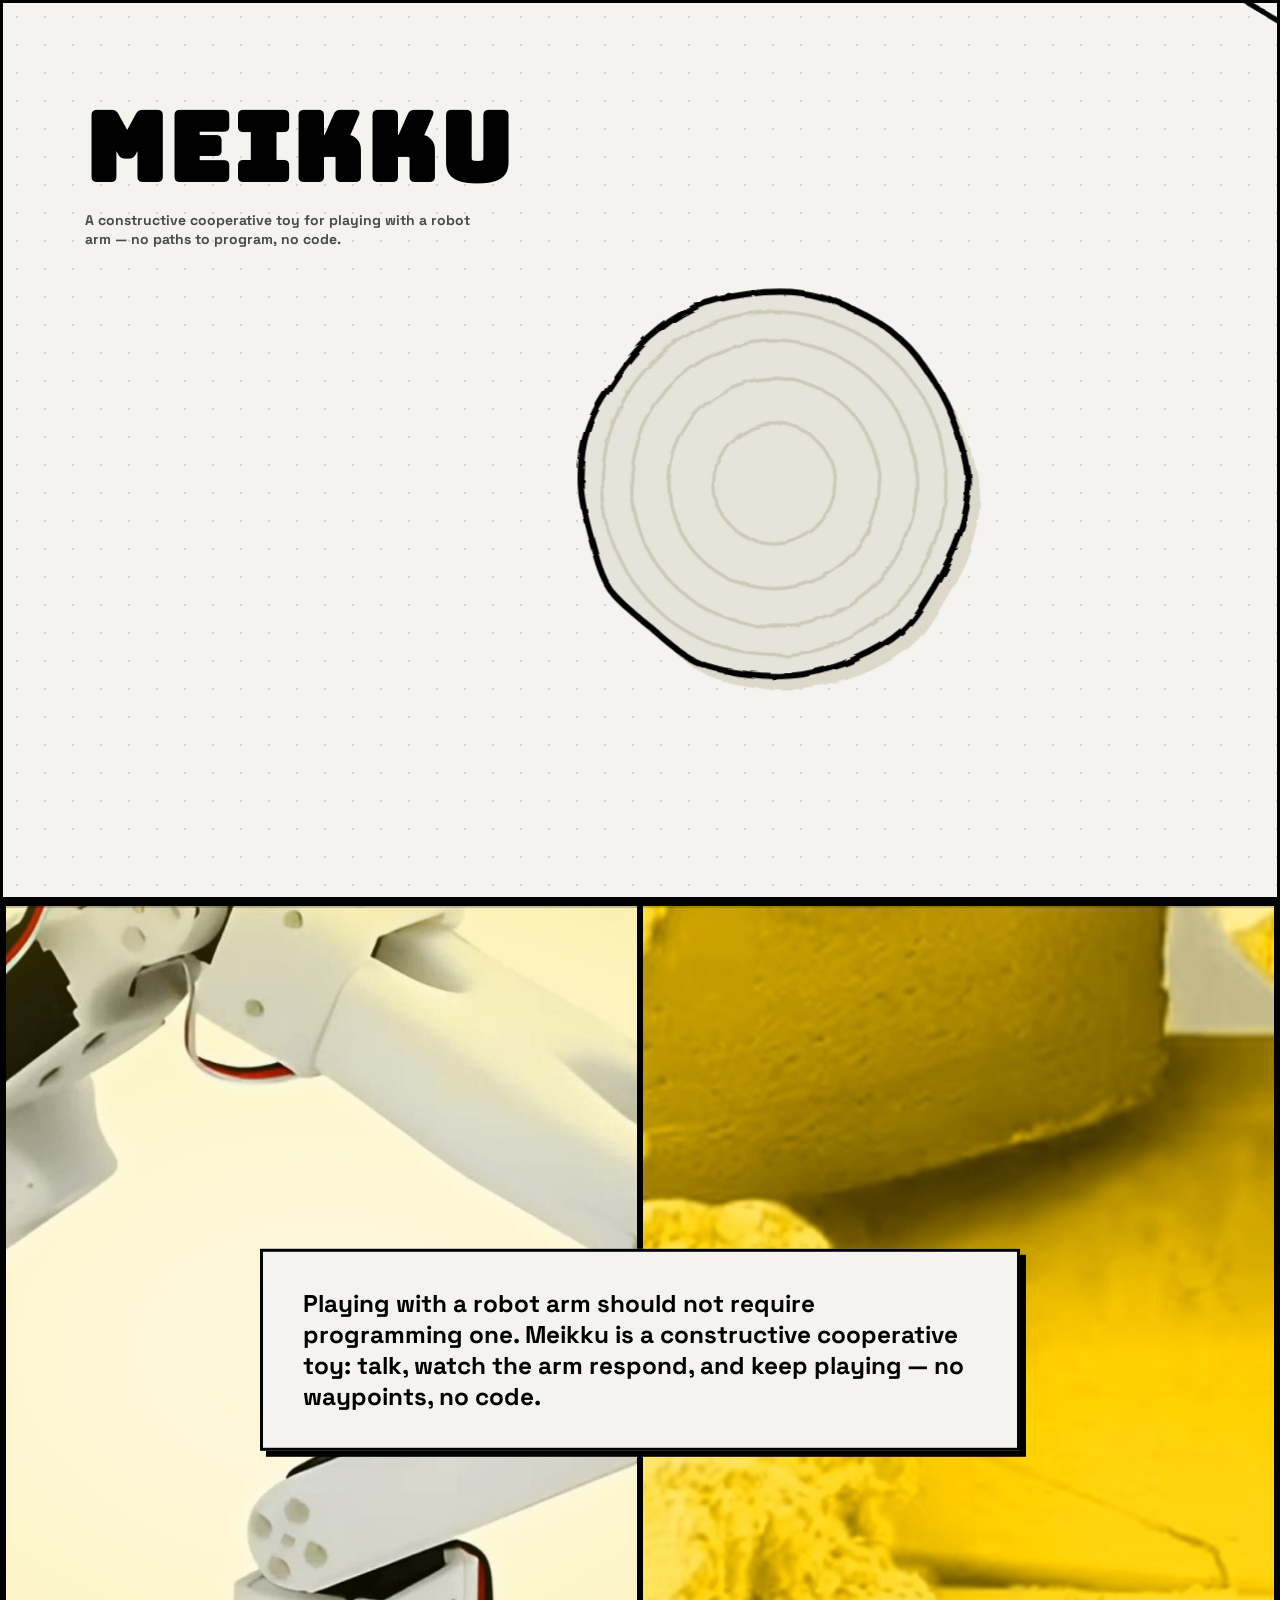
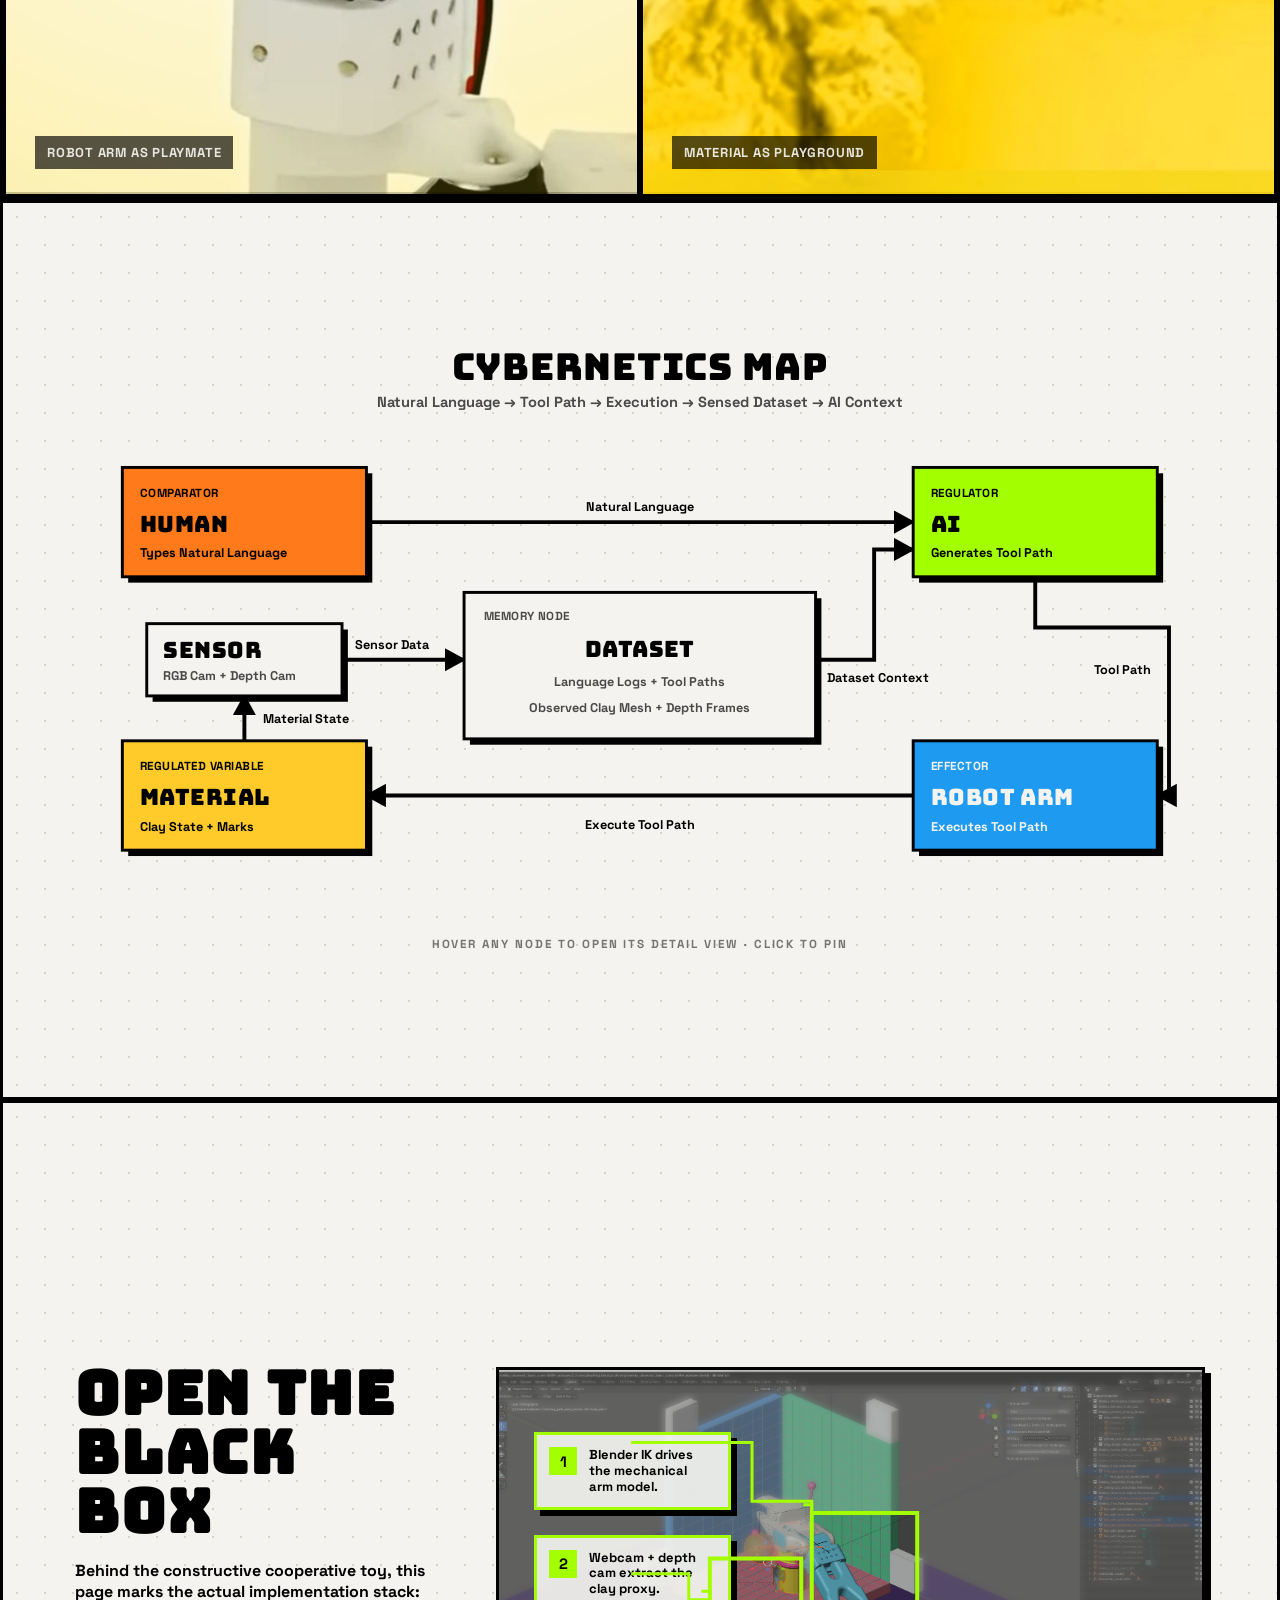
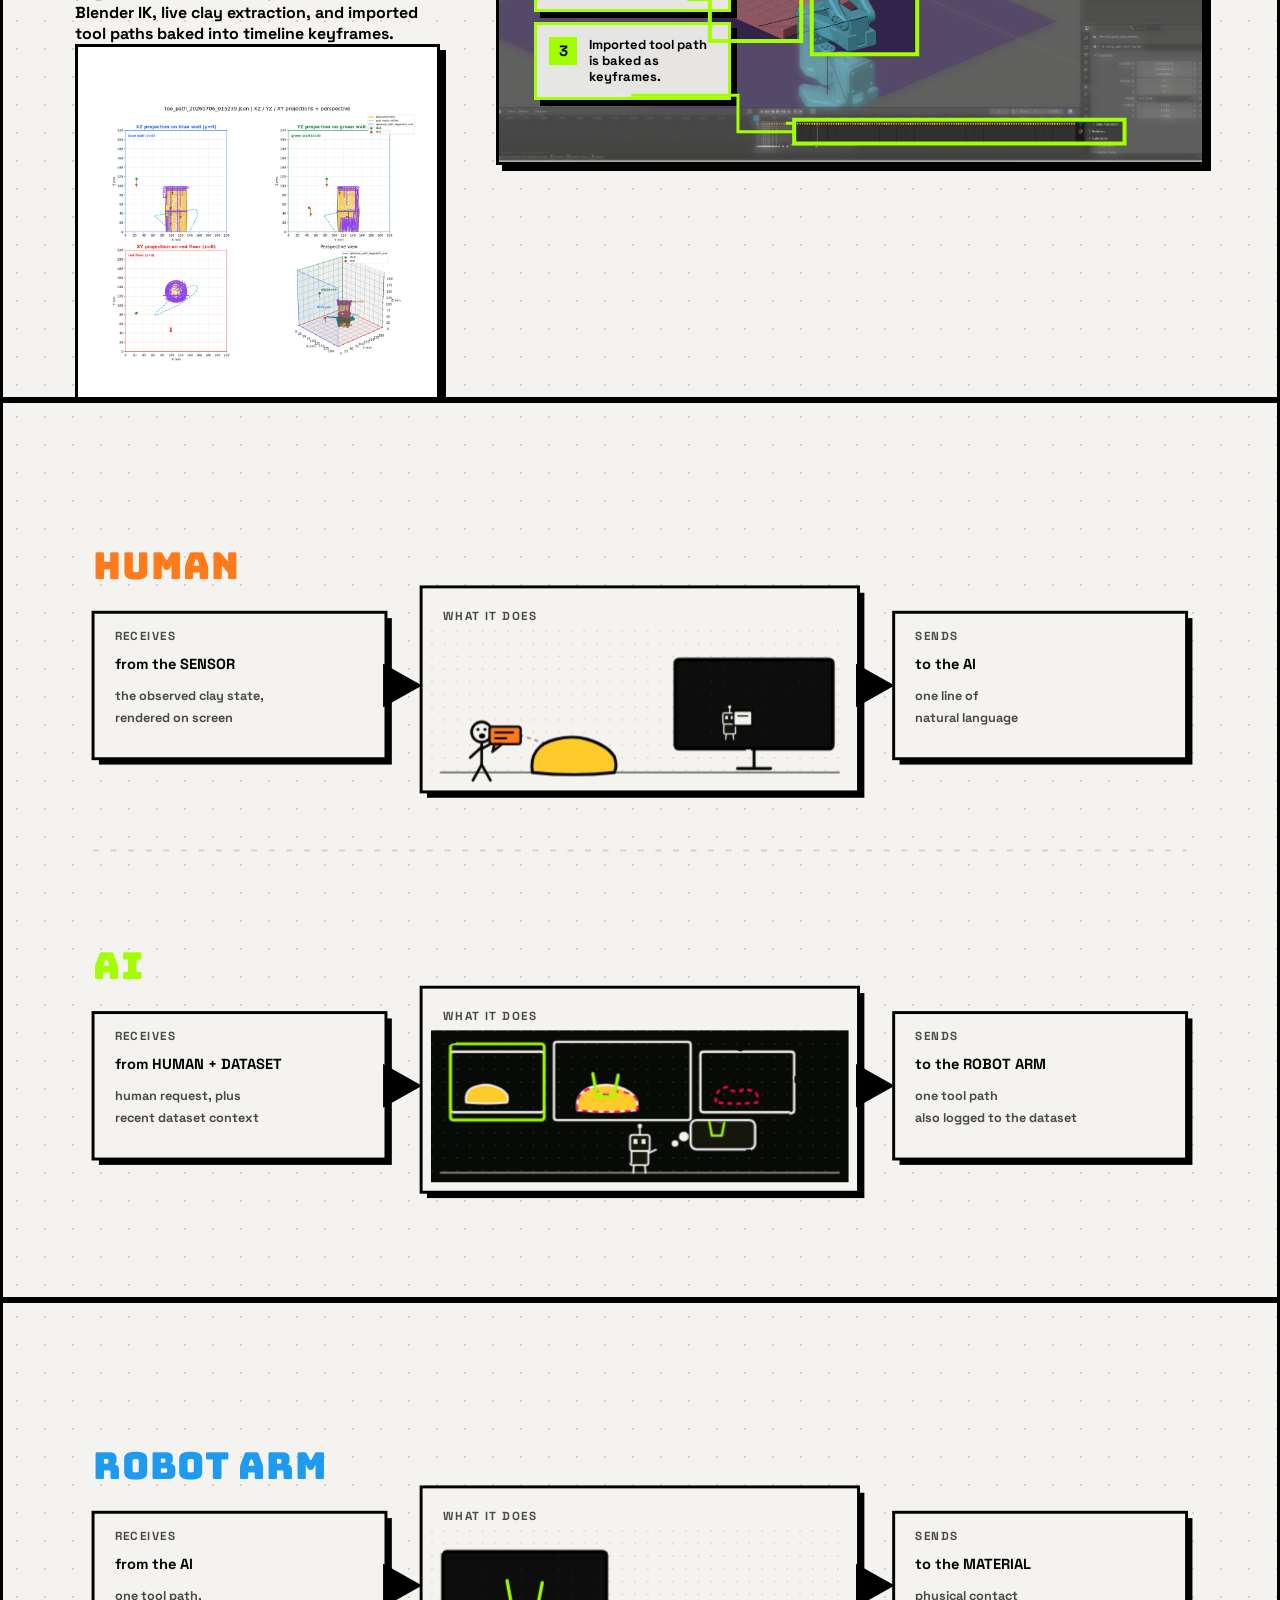
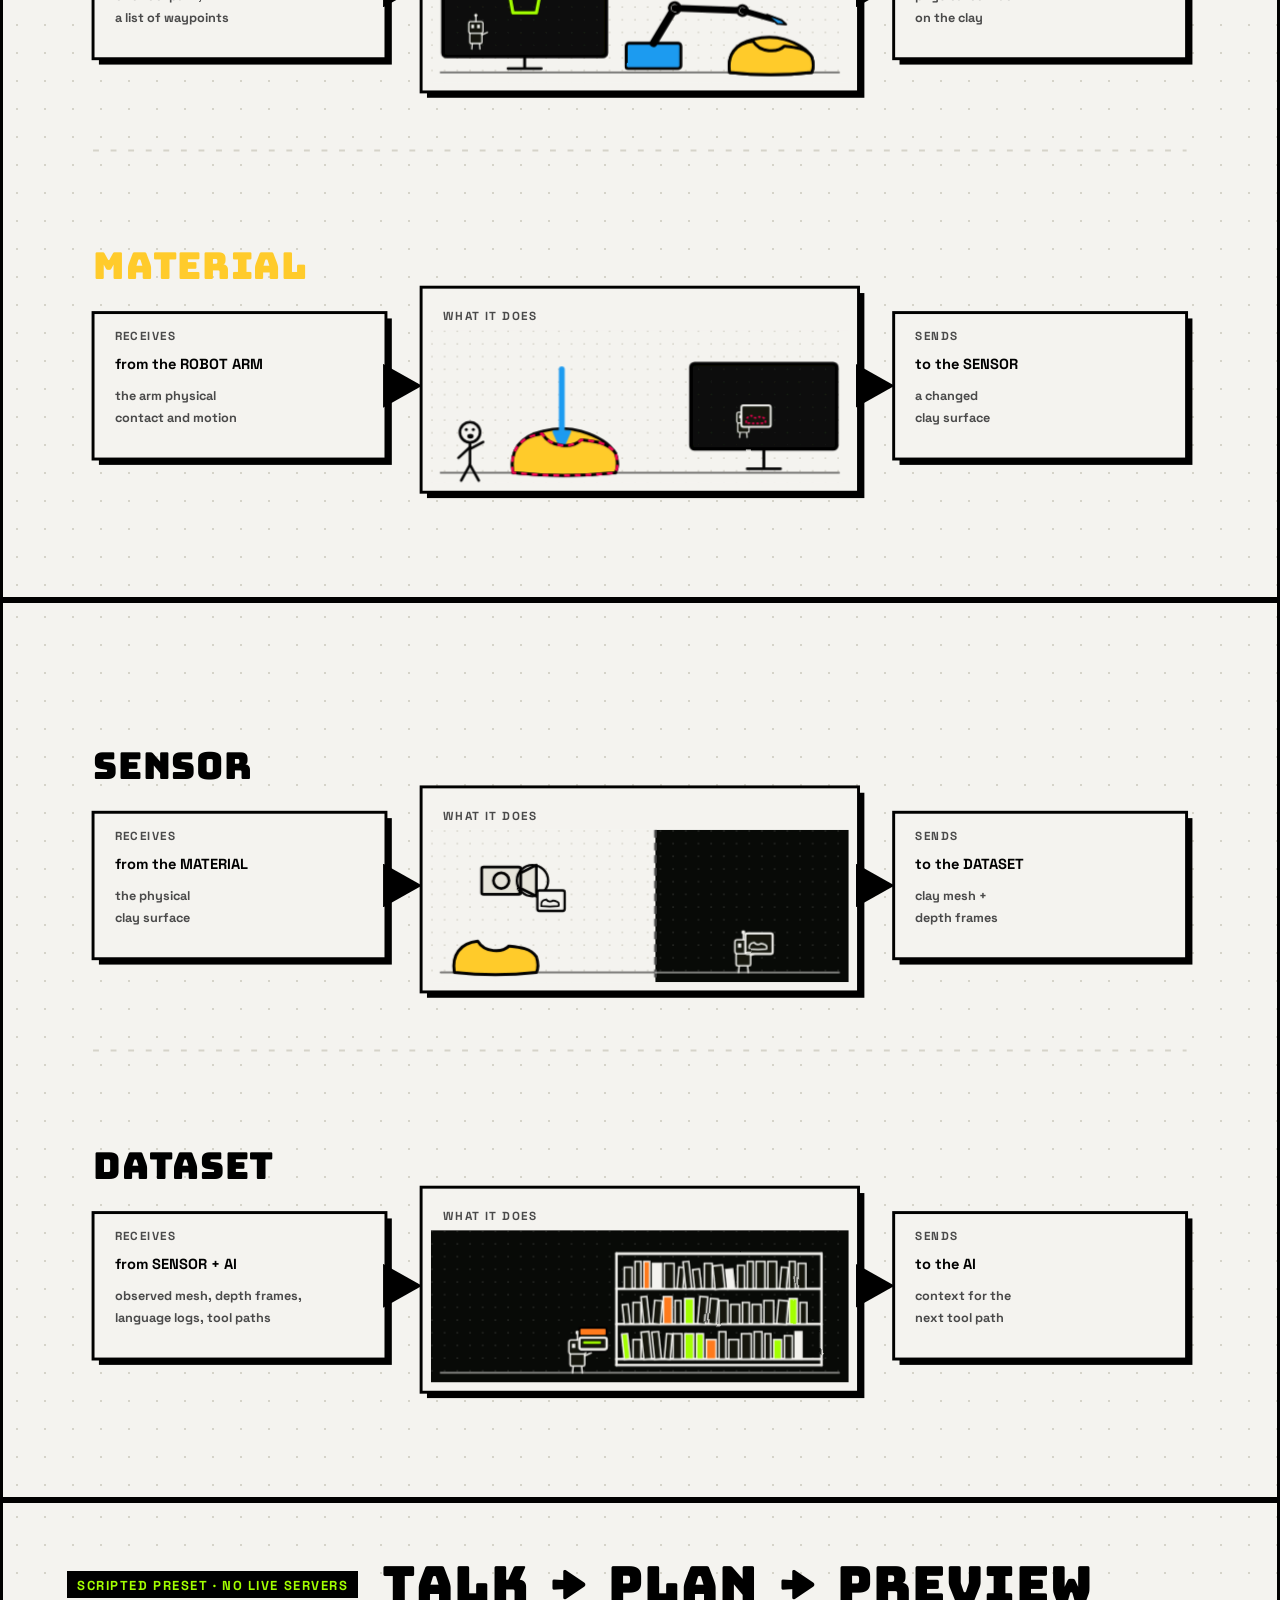
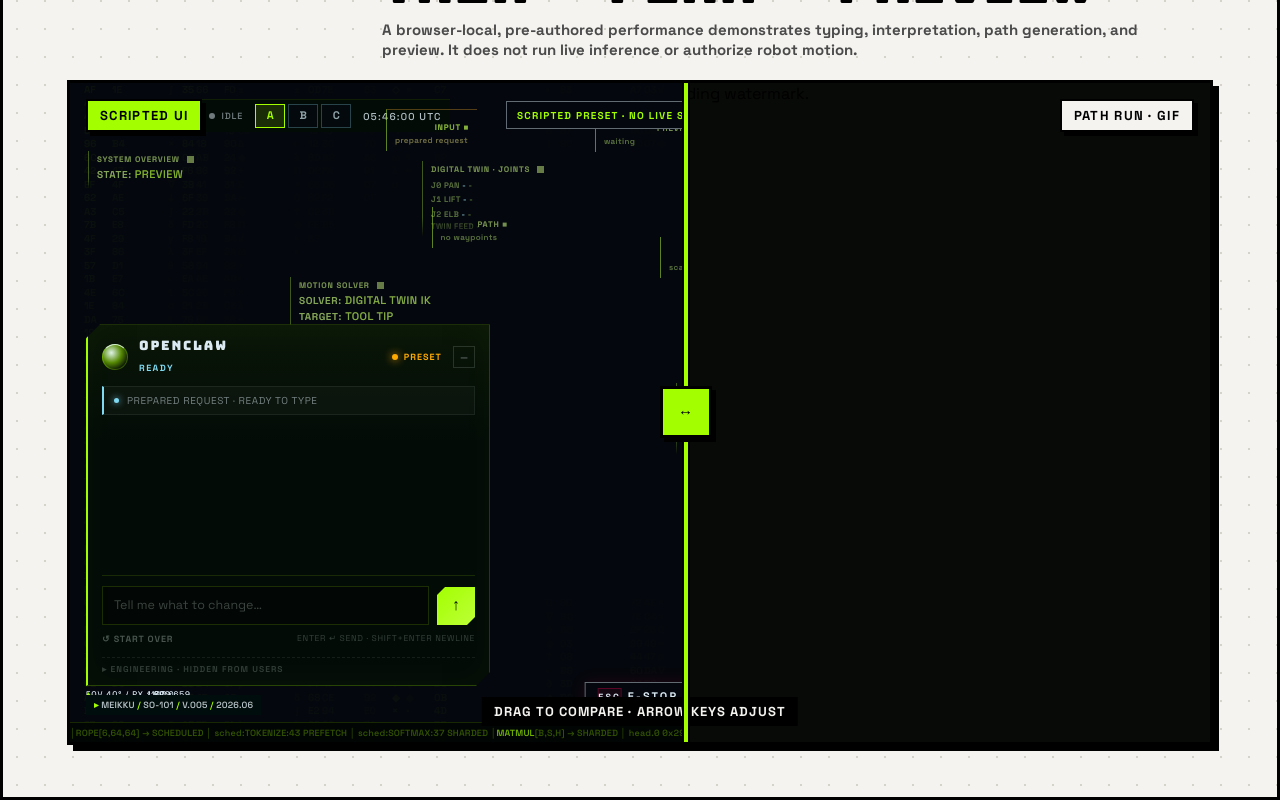
==== meikku_storyboard_cybernetics_outline_animated.html @ 12424cc3 "Add draggable UI and GIF comparison" ====
<!DOCTYPE html>
<html lang="en">
<head>
  <meta charset="UTF-8" />
  <meta name="viewport" content="width=device-width, initial-scale=1.0" />
  <title>MEIKKU Cybernetics Storyboard Outline</title>
  <style>
    @font-face {
      font-family: 'Bungee';
      src: url('assets/storyboard/fonts/Bungee-Regular.ttf') format('truetype');
      font-weight: 400;
      font-style: normal;
      font-display: swap;
    }

    @font-face {
      font-family: 'Space Grotesk';
      src: url('assets/storyboard/fonts/SpaceGrotesk-wght.ttf') format('truetype');
      font-weight: 300 700;
      font-style: normal;
      font-display: swap;
    }

    :root {
      --page: #eeeeee;
      --sheet: #efefef;
      --panel-shadow: rgba(0, 0, 0, 0.12);
      --text-muted: rgba(0, 0, 0, 0.48);
      --meikku-paper: #F4F3EF;
      --meikku-ink: #000000;
      --meikku-lime: #A3FF00;
      --meikku-pink: #FF0055;
      --meikku-clay: #E6E4DA;
      --meikku-grid: #D5D3C9;
      --meikku-ghost-line: #C6C3B6;
      --meikku-clay-shadow: #DCD9CB;
      --meikku-contour: #C9C5B4;
      --meikku-card-hover: #E9E6D8;
      --frame-two-left: #1d56a5;
      --frame-two-right: #aee6ff;
      --frame-two-copy: rgba(255, 255, 255, 0.76);
      --frame-two-copy-dark: rgba(4, 41, 75, 0.72);
      --interface: #05090b;
      --interface-copy: rgba(205, 255, 150, 0.62);
      --interface-label: rgba(205, 255, 150, 0.32);
      --image-label-bg: rgba(0, 0, 0, 0.66);
      --image-label-fg: rgba(244, 243, 239, 0.92);
      --image-border: rgba(0, 0, 0, 0.18);
      --meikku-amber: #FFAA00;
      --meikku-slate: #4A4A4A;
      --role-human: #FF7A1A;
      --role-ai: var(--meikku-lime);
      --role-robot: #1E9BF0;
      --role-material: #FFCB2B;
      --role-sensor: var(--meikku-paper);
      --role-dataset: var(--meikku-paper);
      --role-flow: var(--meikku-ink);
      --dark-panel: #080a07;
      --dark-panel-soft: #14180f;
      --dark-grid: rgba(163, 255, 0, 0.12);
      --dark-dot-grid: rgba(163, 255, 0, 0.18);
      --paper-dot-size: 1.3px;
      --paper-dot-grid-size: 28px;
      --dark-dot-size: 1.4px;
      --dark-dot-grid-size: 30px;
      --lime-soft: rgba(163, 255, 0, 0.18);
      --pink-soft: rgba(255, 0, 85, 0.16);
      --amber-soft: rgba(255, 170, 0, 0.20);
      --paper-soft: rgba(244, 243, 239, 0.92);
      --paper-dim: rgba(244, 243, 239, 0.76);
      --dark-glass: rgba(8, 10, 7, 0.78);
      --ink-soft: rgba(0, 0, 0, 0.68);
      --warning-mark: #FF0055;
      --warning-soft: rgba(255, 0, 85, 0.16);
      --blackbox-highlight: var(--meikku-lime);
      --blackbox-glass: rgba(244, 243, 239, 0.18);
      --annotation-paper: rgba(244, 243, 239, 0.92);
      --font-display: 'Bungee', Impact, sans-serif;
      --font-sans: 'Space Grotesk', Inter, Arial, sans-serif;
      --font-mono: 'Space Grotesk', Inter, Arial, sans-serif;
      --text-micro: 12px;
      --text-small: 13px;
      --text-label: 15px;
      --text-body: 18px;
      --text-title: 24px;
      --text-hero: clamp(54px, 7.4vw, 112px);
      --text-intro-subtitle: clamp(17px, 1.65vw, 25px);
      --text-intro-note: clamp(14px, 1.05vw, 18px);
      --text-statement-heading: clamp(34px, 4.6vw, 70px);
      --text-statement-body: clamp(18px, 1.9vw, 28px);
      --text-diagram-heading: clamp(42px, 4.8vw, 76px);
      --text-section-heading: clamp(42px, 5.4vw, 88px);
      --text-section-body: clamp(17px, 1.35vw, 23px);
      --text-map-title: 18px;
      --text-map-body: 13px;
      --text-detail-heading: 30px;
      --text-detail-body: 18px;
      --text-mobile-heading: 42px;
      --text-mobile-body: 16px;
      --text-mobile-map-title: 14px;
      --text-mobile-map-body: 11px;
      --text-mobile-detail-heading: 24px;
      --text-mobile-detail-body: 15px;
    }

    * { box-sizing: border-box; }
    html, body { margin: 0; min-height: 100%; }
    body {
      background: var(--page);
      padding: 0;
      color: var(--meikku-ink);
      font-family: var(--font-sans);
    }

    .storyboard {
      width: 100vw;
      margin: 0;
      background: var(--sheet);
      padding: 0;
      box-shadow: none;
    }

    .board {
      border: 3px solid #000;
      position: relative;
      overflow: hidden;
      width: 100vw;
      height: 100vh;
    }

    body.solo-frame .board {
      display: none;
    }

    body.solo-frame .board.active-solo {
      display: grid;
    }

    body.solo-frame .band1-board.active-solo {
      display: block;
    }

    @supports (height: 100dvh) {
      .board {
        height: 100dvh;
      }
    }

    .band1-board {
      background:
        radial-gradient(var(--meikku-grid) var(--paper-dot-size), transparent var(--paper-dot-size));
      background-size: var(--paper-dot-grid-size) var(--paper-dot-grid-size);
      background-color: var(--meikku-paper);
    }

    .band1-board svg {
      position: absolute;
      inset: 0;
      width: 100%;
      height: 100%;
    }

    #cards {
      display: none;
      font-family: var(--font-sans);
    }

    .intro-title {
      position: absolute;
      z-index: 3;
      left: 6.4vw;
      top: 11vh;
      width: min(470px, 38vw);
      pointer-events: none;
    }

    .intro-kicker,
    .frame-tag,
    .system-label {
      font-family: var(--font-sans);
      font-size: var(--text-small);
      font-weight: 800;
      letter-spacing: 0.08em;
      text-transform: uppercase;
    }

    .intro-kicker {
      border: 3px solid #000;
      display: inline-block;
      margin-bottom: 20px;
      padding: 12px 12px 8px;
      background: var(--meikku-paper);
      box-shadow: 6px 6px 0 #000;
    }

    .intro-title h1,
    .diagram-copy h2,
    .blackbox-copy h2,
    .node-detail-copy h2 {
      margin: 0;
      font-family: var(--font-display);
      line-height: 0.98;
      letter-spacing: 0.03em;
      text-transform: uppercase;
    }

    .intro-title h1 {
      font-size: var(--text-hero);
      max-width: 5.8em;
    }

    .intro-title .subtitle {
      margin-top: 16px;
      max-width: 28em;
      font-size: var(--text-intro-subtitle);
      font-weight: 800;
      line-height: 1.22;
    }

    .intro-title .thesis-line {
      margin-top: 16px;
      max-width: 28em;
      color: var(--meikku-slate);
      font-size: var(--text-intro-note);
      font-weight: 700;
      line-height: 1.4;
    }

    .split-board {
      display: grid;
      grid-template-columns: 1fr 1fr;
    }

    .visual-panel {
      position: relative;
      min-width: 0;
      margin: 0;
      overflow: hidden;
      background: var(--interface);
    }

    .visual-panel img,
    .interface-board img {
      position: absolute;
      inset: 0;
      width: 100%;
      height: 100%;
      display: block;
      object-fit: cover;
    }

    .visual-panel img {
      border: 3px solid #000;
    }

    .split-left { background: var(--frame-two-left); }
    .split-right { background: var(--frame-two-right); color: var(--frame-two-copy-dark); }

    .interface-board {
      background: var(--interface);
      color: var(--interface-copy);
      font-family: var(--font-sans);
      letter-spacing: 0.04em;
    }

    .frame-tag {
      border: 3px solid #000;
      position: absolute;
      z-index: 5;
      left: 40px;
      top: 32px;
      padding: 8px 12px 8px;
      background: var(--meikku-paper);
      color: var(--meikku-ink);
      box-shadow: 6px 6px 0 #000;
    }

    .statement-board .visual-panel::after {
      content: attr(data-label);
      position: absolute;
      left: 32px;
      bottom: 28px;
      z-index: 2;
      padding: 8px 12px 8px;
      background: var(--image-label-bg);
      color: var(--image-label-fg);
      font-size: var(--text-small);
      font-weight: 800;
      letter-spacing: 0.06em;
      text-transform: uppercase;
    }

    .statement-panel {
      border: 3px solid #000;
      position: absolute;
      z-index: 4;
      left: 50%;
      top: 50%;
      width: min(760px, 72vw);
      transform: translate(-50%, -50%);
      padding: 36px 40px 36px;
      background: var(--meikku-paper);
      box-shadow: 6px 6px 0 #000;
    }

    .statement-panel h2 {
      margin: 0 0 16px;
      font-family: var(--font-display);
      font-size: var(--text-statement-heading);
      line-height: 1;
      letter-spacing: 0.03em;
      text-transform: uppercase;
    }

    .statement-panel p {
      margin: 0;
      max-width: 32em;
      font-size: var(--text-statement-body);
      font-weight: 800;
      line-height: 1.28;
    }

    .diagram-board,
    .blackbox-board,
    .node-detail-board {
      display: grid;
      min-height: 100vh;
      padding: 96px 72px 64px;
      background:
        radial-gradient(var(--meikku-grid) var(--paper-dot-size), transparent var(--paper-dot-size)),
        var(--meikku-paper);
      background-size: var(--paper-dot-grid-size) var(--paper-dot-grid-size);
    }

    .diagram-board {
      grid-template-columns: minmax(460px, 0.4fr) minmax(660px, 0.6fr);
      gap: 44px;
    }

    .diagram-copy,
    .blackbox-copy,
    .node-detail-copy {
      align-self: center;
    }

    .diagram-copy h2,
    .blackbox-copy h2,
    .node-detail-copy h2 {
      font-size: var(--text-section-heading);
    }

    .diagram-copy h2 {
      font-size: var(--text-diagram-heading);
    }

    .diagram-copy p,
    .blackbox-copy p,
    .node-detail-copy p {
      max-width: 32em;
      margin: 24px 0 0;
      color: #000;
      font-size: var(--text-section-body);
      font-weight: 700;
      line-height: 1.42;
    }

    .map-panel {
      position: relative;
      display: grid;
      grid-template-columns: repeat(3, minmax(0, 1fr));
      grid-template-rows: repeat(3, minmax(0, 1fr));
      gap: 32px 24px;
      align-self: center;
      height: calc(100vh - 180px);
      min-height: 480px;
      max-height: 650px;
      padding: 52px 32px 48px;
      background:
        radial-gradient(var(--dark-dot-grid) var(--dark-dot-size), transparent var(--dark-dot-size)),
        var(--dark-panel);
      background-size: var(--dark-dot-grid-size) var(--dark-dot-grid-size);
      box-shadow: 6px 6px 0 #000;
      overflow: hidden;
    }

    .map-lines {
      position: absolute;
      inset: 0;
      width: 100%;
      height: 100%;
      z-index: 1;
      pointer-events: none;
    }

    .map-node {
      position: relative;
      z-index: 2;
      width: auto;
      min-height: 112px;
      padding: 16px 16px 12px;
      background: var(--dark-panel-soft);
      color: var(--meikku-paper);
      box-shadow: 6px 6px 0 #000;
    }

    .map-node strong {
      display: block;
      margin-bottom: 8px;
      color: var(--meikku-lime);
      font-size: var(--text-map-title);
      line-height: 1.05;
      text-transform: uppercase;
    }

    .map-node span {
      display: block;
      color: var(--interface-copy);
      font-size: var(--text-map-body);
      font-weight: 700;
      line-height: 1.35;
    }

    .node-human { grid-column: 1; grid-row: 1; border-color: var(--meikku-amber); box-shadow: 6px 6px 0 #000; }
    .node-human strong { color: var(--meikku-amber); }
    .node-interpret { grid-column: 2; grid-row: 1; }
    .node-perceive { grid-column: 3; grid-row: 1; }
    .node-strategy { grid-column: 3; grid-row: 2; }
    .node-path { grid-column: 2; grid-row: 2; }
    .node-robot { grid-column: 1; grid-row: 2; }
    .node-material { grid-column: 1; grid-row: 3; border-color: var(--warning-mark); box-shadow: 6px 6px 0 #000; }
    .node-material strong { color: var(--warning-mark); }
    .node-memory { grid-column: 2; grid-row: 3; }
    .node-display { grid-column: 3; grid-row: 3; border-color: var(--meikku-paper); box-shadow: 6px 6px 0 #000; }
    .node-display strong { color: var(--meikku-paper); }

    .blackbox-board {
      grid-template-columns: 0.34fr 0.66fr;
      gap: 56px;
      --blackbox-shot-height: min(calc(37.125vw - 74px), calc(100vh - 160px));
      --blackbox-left-lift: clamp(200px, 12vw, 260px);
      background:
        radial-gradient(var(--meikku-grid) var(--paper-dot-size), transparent var(--paper-dot-size)),
        var(--meikku-paper);
      background-size: var(--paper-dot-grid-size) var(--paper-dot-grid-size);
      color: var(--meikku-ink);
    }

    .blackbox-copy p {
      color: #000;
    }

    .blackbox-copy {
      display: flex;
      height: var(--blackbox-shot-height);
      flex-direction: column;
    }

    .detail-list {
      display: grid;
      gap: 12px;
      margin-top: 28px;
    }

    .detail-list div,
    .detail-note {
      padding: 16px 16px 12px;
      font-size: var(--text-mobile-body);
      font-weight: 750;
      line-height: 1.34;
    }

    .too-path-evidence {
      border: 3px solid #000;
      width: 100%;
      height: clamp(500px, 24vw, 820px);
      margin: auto 0 0;
      background: #fff;
      box-shadow: 6px 6px 0 #000;
      overflow: hidden;
      flex-shrink: 0;
    }

    .too-path-evidence img {
      display: block;
      width: 100%;
      height: 100%;
      object-fit: contain;
    }

    .blender-shot {
      border: 3px solid #000;
      position: relative;
      align-self: center;
      width: 100%;
      aspect-ratio: 16 / 9;
      min-height: 0;
      margin: 0;
      background: var(--meikku-paper);
      box-shadow: 6px 6px 0 #000;
      overflow: hidden;
    }

    .blender-shot > img {
      width: 100%;
      height: 100%;
      object-fit: cover;
      display: block;
    }

    .shot-blur {
      position: absolute;
      inset: 0;
      z-index: 2;
      width: 100%;
      height: 100%;
      pointer-events: none;
      filter: blur(3px);
      opacity: 0.55;
      transform: scale(1.012);
      transform-origin: center;
    }

    .shot-glass {
      position: absolute;
      inset: 0;
      z-index: 3;
      pointer-events: none;
      background: var(--blackbox-glass);
      mix-blend-mode: screen;
    }

    .focus-cutout {
      position: absolute;
      z-index: 4;
      pointer-events: none;
      overflow: hidden;
    }

    .focus-cutout img {
      position: absolute;
      left: calc(var(--x) / var(--w) * -100%);
      top: calc(var(--y) / var(--h) * -100%);
      width: calc(100% / var(--w));
      height: calc(100% / var(--h));
      max-width: none;
      object-fit: fill;
    }

    .cut-plan { --x: 0.445; --y: 0.365; --w: 0.15; --h: 0.36; left: 44.5%; top: 36.5%; width: 15%; height: 36%; }
    .cut-confirm { --x: 0.30; --y: 0.48; --w: 0.13; --h: 0.21; left: 30%; top: 48%; width: 13%; height: 21%; }
    .cut-result { --x: 0.42; --y: 0.89; --w: 0.47; --h: 0.06; left: 42%; top: 89%; width: 47%; height: 6%; }

    .redline-layer {
      position: absolute;
      inset: 0;
      z-index: 5;
      width: 100%;
      height: 100%;
      pointer-events: none;
    }

    .redline-layer .focus-box {
      fill: transparent;
      stroke: var(--blackbox-highlight);
      stroke-width: 4;
      vector-effect: non-scaling-stroke;
    }

    .redline-layer .focus-line,
    .redline-layer .focus-head {
      fill: none;
      stroke: var(--blackbox-highlight);
      stroke-width: 3;
      vector-effect: non-scaling-stroke;
    }

    .shot-annotation {
      position: absolute;
      z-index: 4;
      display: grid;
      grid-template-columns: 32px 1fr;
      gap: 8px;
      align-items: start;
      width: min(288px, 28%);
      padding: 12px 16px 12px 12px;
      border: 3px solid var(--blackbox-highlight);
      background: var(--annotation-paper);
      color: var(--meikku-ink);
      box-shadow: 6px 6px 0 var(--meikku-ink);
      font-size: var(--text-small);
      font-weight: 850;
      line-height: 1.22;
    }

    .shot-annotation b {
      display: grid;
      width: 28px;
      height: 28px;
      place-items: center;
      background: var(--blackbox-highlight);
      color: var(--meikku-ink);
      font-size: var(--text-label);
      line-height: 1;
    }

    .ann-plan { left: 5%; top: 16%; }
    .ann-confirm { left: 5%; top: 42%; }
    .ann-result { left: 5%; bottom: 16%; }

    .shot-caption {
      position: absolute;
      left: 24px;
      bottom: 20px;
      max-width: 680px;
      padding: 12px 16px 12px;
      background: var(--dark-glass);
      color: var(--meikku-paper);
      font-size: var(--text-map-body);
      font-weight: 750;
      line-height: 1.35;
    }

    @media (max-height: 1120px) and (min-width: 1200px) {
      .blackbox-copy h2 {
        font-size: clamp(60px, 4vw, 76px);
      }

      .blackbox-copy p {
        margin-top: 18px;
        font-size: clamp(16px, 1.15vw, 21px);
        line-height: 1.32;
      }

      .too-path-evidence {
        height: clamp(360px, 42vh, 420px);
      }
    }

    .node-detail-board {
      grid-template-columns: 0.34fr 0.66fr;
      gap: 44px;
    }

    .detail-grid {
      align-self: center;
      display: grid;
      grid-template-columns: repeat(2, minmax(0, 1fr));
      gap: 24px;
    }

    .detail-card {
      min-height: 214px;
      padding: 28px 28px 24px;
      background: var(--meikku-paper);
      box-shadow: 6px 6px 0 #000;
    }

    .detail-card h3 {
      margin: 0 0 12px;
      font-family: var(--font-display);
      font-size: var(--text-detail-heading);
      line-height: 1.03;
      letter-spacing: 0.03em;
      text-transform: uppercase;
    }

    .detail-card p {
      margin: 0;
      color: #000;
      font-size: var(--text-detail-body);
      font-weight: 700;
      line-height: 1.38;
    }

    .detail-note {
      grid-column: 1 / -1;
      color: var(--meikku-slate);
      background: var(--meikku-paper);
    }

    .detail-human .detail-card:first-child,
    .detail-action .detail-card:first-child {
      background: var(--amber-soft);
    }

    .detail-perception .detail-card:first-child,
    .detail-strategy .detail-card:first-child {
      background: var(--lime-soft);
    }

    .detail-feedback .detail-card:first-child {
      background: var(--warning-soft);
    }

    /* --- cybernetics loop (frame 03) + node zoom (frames 05-08) --- */
    .cyb-node { position: relative; z-index: 2; align-self: stretch; padding: 14px 16px 12px; background: var(--dark-panel-soft); color: var(--meikku-paper); box-shadow: 6px 6px 0 #000; }
    .cyb-node .role { display: block; margin-bottom: 6px; font-size: var(--fs-label); font-weight: 800; letter-spacing: 0.14em; text-transform: uppercase; color: var(--interface-label); }
    .cyb-node strong { display: block; margin-bottom: 6px; color: var(--meikku-lime); font-size: var(--text-map-title); line-height: 1.04; text-transform: uppercase; }
    .cyb-node > span:last-child { display: block; color: var(--interface-copy); font-size: var(--text-map-body); font-weight: 700; line-height: 1.32; }
    .cyb-human { grid-column: 1; grid-row: 1; border-color: var(--meikku-amber); box-shadow: 6px 6px 0 #000; }
    .cyb-human strong { color: var(--meikku-amber); }
    .cyb-ai { grid-column: 3; grid-row: 1; }
    .cyb-sensor { grid-column: 1; grid-row: 2; align-self: center; border-color: var(--meikku-paper); box-shadow: 6px 6px 0 #000; }
    .cyb-sensor strong { color: var(--meikku-paper); }
    .cyb-center { grid-column: 2; grid-row: 2; align-self: center; text-align: center; border-style: dashed; box-shadow: 6px 6px 0 #000; }
    .cyb-center strong { color: var(--meikku-paper); }
    .cyb-center > span:last-child { color: var(--meikku-paper); }
    .cyb-arm { grid-column: 3; grid-row: 3; border-color: var(--meikku-paper); box-shadow: 6px 6px 0 #000; }
    .cyb-arm strong { color: var(--meikku-paper); }
    .cyb-material { grid-column: 1; grid-row: 3; border-color: var(--warning-mark); box-shadow: 6px 6px 0 #000; }
    .cyb-material strong { color: var(--warning-mark); }
    .map-legend { display: flex; flex-wrap: wrap; gap: 8px 18px; margin-top: 22px; }
    .map-legend span { display: inline-flex; align-items: center; font-size: var(--text-small); font-weight: 750; color: #000; }
    .map-legend i { width: 24px; height: 4px; margin-right: 8px; display: inline-block; vertical-align: middle; }
    .locator-loop { margin-top: 22px; }
    .locator-loop text { font-family: var(--font-sans); }

    /* full-bleed diagram frames: keep the art style, drop the two-column layout */
    .cyb-frame { display: flex; align-items: stretch; justify-content: center; overflow: hidden; padding: 4.5vh 4vw; }
    body.solo-frame .cyb-frame.active-solo { display: flex; }
    .cyb-figure { flex: 1; min-width: 0; margin: 0; display: flex; }
    .cyb-figure svg { width: 100%; height: 100%; display: block; font-family: var(--font-sans); }
    .cyb-figure svg .disp { font-family: var(--font-display); letter-spacing: 0.02em; }

    .scada-review-board {
      display: grid;
      grid-template-rows: auto minmax(0, 1fr);
      gap: 20px;
      padding: 56px 64px 52px;
      background:
        radial-gradient(var(--meikku-grid) var(--paper-dot-size), transparent var(--paper-dot-size)),
        var(--meikku-paper);
      background-size: var(--paper-dot-grid-size) var(--paper-dot-grid-size);
    }

    .scada-review-copy {
      display: grid;
      grid-template-columns: auto 1fr;
      gap: 10px 24px;
      align-items: end;
      min-width: 0;
    }

    .scada-review-copy span {
      align-self: center;
      padding: 8px 10px 6px;
      background: var(--meikku-ink);
      color: var(--meikku-lime);
      font-size: var(--text-small);
      font-weight: 900;
      letter-spacing: 0.12em;
      line-height: 1;
      text-transform: uppercase;
    }

    .scada-review-copy h2 {
      margin: 0;
      font-family: var(--font-display);
      font-size: clamp(42px, 4vw, 68px);
      font-weight: 400;
      line-height: 1;
      letter-spacing: 0.02em;
    }

    .scada-review-copy p {
      grid-column: 2;
      margin: 0;
      max-width: 760px;
      color: var(--meikku-slate);
      font-size: var(--text-label);
      font-weight: 800;
      line-height: 1.32;
    }

    .scada-review-frame {
      position: relative;
      min-height: 0;
      margin: 0;
      border: 3px solid var(--meikku-ink);
      background: var(--dark-panel);
      box-shadow: 6px 6px 0 var(--meikku-ink);
      overflow: hidden;
    }

    .scada-compare-layer {
      position: absolute;
      inset: 0;
      overflow: hidden;
    }

    .scada-compare-recording img,
    .scada-compare-interface iframe {
      display: block;
      width: 100%;
      height: 100%;
      border: 0;
      background: var(--dark-panel);
    }

    .scada-compare-recording img {
      object-fit: cover;
      object-position: center;
    }

    .scada-compare-interface {
      z-index: 2;
      clip-path: inset(0 calc(100% - var(--compare-split, 54%)) 0 0);
    }

    .scada-compare-label {
      position: absolute;
      top: 16px;
      z-index: 3;
      padding: 8px 12px;
      border: 2px solid var(--meikku-ink);
      background: var(--meikku-paper);
      color: var(--meikku-ink);
      font-size: var(--text-small);
      font-weight: 900;
      letter-spacing: 0.1em;
      line-height: 1;
      text-transform: uppercase;
      box-shadow: 4px 4px 0 var(--meikku-ink);
      pointer-events: none;
    }

    .scada-compare-label-live {
      left: 16px;
      background: var(--meikku-lime);
    }

    .scada-compare-label-recorded { right: 16px; }

    .scada-compare-handle {
      position: absolute;
      top: 0;
      bottom: 0;
      left: var(--compare-split, 54%);
      z-index: 5;
      width: 52px;
      padding: 0;
      border: 0;
      background: transparent;
      transform: translateX(-50%);
      cursor: ew-resize;
      touch-action: none;
    }

    .scada-compare-handle::before {
      content: "";
      position: absolute;
      top: 0;
      bottom: 0;
      left: 50%;
      width: 4px;
      background: var(--meikku-lime);
      border-left: 2px solid var(--meikku-ink);
      border-right: 2px solid var(--meikku-ink);
      transform: translateX(-50%);
    }

    .scada-compare-grip {
      position: absolute;
      top: 50%;
      left: 50%;
      display: grid;
      place-items: center;
      width: 52px;
      height: 52px;
      border: 3px solid var(--meikku-ink);
      background: var(--meikku-lime);
      color: var(--meikku-ink);
      font-family: var(--font-display);
      font-size: var(--text-label);
      line-height: 1;
      box-shadow: 4px 4px 0 var(--meikku-ink);
      transform: translate(-50%, -50%);
    }

    .scada-compare-handle:focus-visible .scada-compare-grip {
      outline: 4px solid var(--meikku-paper);
      outline-offset: 4px;
    }

    .scada-compare-hint {
      position: absolute;
      left: 50%;
      bottom: 16px;
      z-index: 4;
      margin: 0;
      padding: 8px 12px;
      background: var(--meikku-ink);
      color: var(--meikku-paper);
      font-size: var(--text-small);
      font-weight: 900;
      letter-spacing: 0.08em;
      line-height: 1;
      text-transform: uppercase;
      transform: translateX(-50%);
      pointer-events: none;
    }

    body.solo-frame .scada-review-board.active-solo { display: grid; }

    @media (max-width: 760px) {
      body { padding: 0; }
      .storyboard { width: 100vw; }
      .split-board {
        grid-template-columns: 1fr;
        grid-template-rows: 1fr 1fr;
      }
      .visual-panel { min-height: 0; }
      .intro-title {
        left: 6vw;
        top: 8vh;
        width: 68vw;
      }
      .diagram-board,
      .blackbox-board,
      .node-detail-board {
        grid-template-columns: 1fr;
        gap: 24px;
        padding: 80px 24px 32px;
        overflow-y: auto;
      }
      .diagram-copy h2,
      .blackbox-copy h2,
      .node-detail-copy h2 {
        font-size: var(--text-mobile-heading);
      }
      .diagram-copy p,
      .blackbox-copy p,
      .node-detail-copy p {
        font-size: var(--text-mobile-body);
      }
      .blackbox-copy {
        height: auto;
      }
      .too-path-evidence {
        height: auto;
        aspect-ratio: 6 / 5;
        margin-top: 20px;
      }
      .map-panel {
        height: 520px;
        min-height: 520px;
      }
      .map-node {
        width: auto;
        min-height: 100px;
        padding: 12px 12px 8px;
      }
      .map-node strong { font-size: var(--text-mobile-map-title); }
      .map-node span { font-size: var(--text-mobile-map-body); }
      .detail-grid { grid-template-columns: 1fr; }
      .detail-card {
        min-height: 0;
        padding: 16px 20px 16px;
      }
      .detail-card h3 { font-size: var(--text-mobile-detail-heading); }
      .detail-card p { font-size: var(--text-mobile-detail-body); }
      .scada-review-board {
        height: auto;
        min-height: 100vh;
        grid-template-rows: auto 620px;
        padding: 72px 20px 28px;
        gap: 16px;
        overflow: visible;
      }
      .scada-review-copy {
        grid-template-columns: 1fr;
        align-items: start;
      }
      .scada-review-copy p {
        grid-column: 1;
        font-size: var(--text-mobile-body);
      }
      .scada-review-frame { min-height: 620px; }
      .scada-compare-label { top: 12px; padding: 8px; }
      .scada-compare-label-live { left: 12px; }
      .scada-compare-label-recorded { right: 12px; }
      .scada-compare-grip { width: 44px; height: 44px; }
      .scada-compare-hint { display: none; }
      .statement-panel {
        width: 84vw;
        padding: 24px;
      }
    }
  </style>

<style id="nodeSceneStyles">
/* ============ 节点小剧场 ============
   浅底 = 现实，深底 = 虚拟；小机器人代表 AI 大脑，永远在深色侧。
   凡是需要显式原点的 transform，一律 fill-box + 关键字原点；
   机械臂关节用 SMIL animateTransform（旋转中心是显式坐标），
   因为场景嵌在 translate(386,184) 之下，transform-box:view-box
   的参考框原点在哪一层各家实现有歧义，绕开它。 */
.nreal{color:#000000; --bg:#F4F3EF;}
.nvirt{color:#F4F3EF; --bg:#14180f;}
.scn{clip-path:url(#nSceneClip);}
.scn .fb{transform-box:fill-box;}
.nPaused .scn *{animation-play-state:paused !important;}

/* ---------- 小机器人：AI 大脑，永远在深色里 ---------- */
@keyframes botBob  {0%,100%{transform:translateY(0)}50%{transform:translateY(-1.6px)}}
@keyframes botStepA{0%,100%{transform:translateY(0)}50%{transform:translateY(-1.8px)}}
@keyframes botStepB{0%,100%{transform:translateY(-1.8px)}50%{transform:translateY(0)}}
@keyframes botAnt  {0%,100%{transform:rotate(0deg)}22%{transform:rotate(13deg)}
                    48%{transform:rotate(-10deg)}72%{transform:rotate(5deg)}}
@keyframes botLed  {0%,32%{opacity:.25}40%,100%{opacity:1}}
@keyframes botArm  {0%,30%{transform:rotate(0deg)}42%,62%{transform:rotate(-56deg)}
                    76%{transform:rotate(-18deg)}90%,100%{transform:rotate(0deg)}}
@keyframes tokA    {0%,50%{opacity:1}58%,100%{opacity:0}}
@keyframes tokB    {0%,54%{opacity:0}62%,100%{opacity:1}}
.scn .botBob{animation:botBob .48s ease-in-out infinite}
.scn .rbLegA{animation:botStepA .48s ease-in-out infinite}
.scn .rbLegB{animation:botStepB .48s ease-in-out infinite}
.scn .rbAnt {animation:botAnt 1.9s ease-in-out infinite;transform-origin:bottom center}
.scn .rbLed {animation:botLed 4.8s steps(1,end) infinite}
.scn .rbArm {animation:botArm 4.8s ease-in-out infinite;transform-origin:left bottom}
.scn .tokA  {animation:tokA 4.8s steps(1,end) infinite}
.scn .tokB  {animation:tokB 4.8s steps(1,end) infinite}

/* 1 HUMAN */
@keyframes hBot  {0%,26%{transform:translate(0,0)}40%,72%{transform:translate(-7px,0)}
                  88%,100%{transform:translate(0,0)}}
@keyframes hMouth{0%,30%{transform:scaleY(.3)}40%,54%{transform:scaleY(1.3)}62%,100%{transform:scaleY(.3)}}
@keyframes hEye  {0%,88%{transform:scaleY(1)}92%{transform:scaleY(.1)}96%,100%{transform:scaleY(1)}}
@keyframes hFly  {0%,38%{opacity:0;transform:translate(0,0) scale(.5)}
                  47%{opacity:1;transform:translate(8px,-4px) scale(1)}
                  62%{opacity:1;transform:translate(160px,-14px) scale(1)}
                  70%,100%{opacity:0;transform:translate(184px,-16px) scale(.9)}}
.sc-human .bot  {animation:hBot 4.8s ease-in-out infinite}
.sc-human .mouth{animation:hMouth 4.8s ease-in-out infinite}
.sc-human .eye  {animation:hEye 4.8s ease-in-out infinite}
.sc-human .fly  {animation:hFly 4.8s ease-in-out infinite;transform-origin:center}

/* 2 AI：扫过 现状 / 主屏 / 目标 -> 想出刀路 -> 在主屏上画出来 */
@keyframes aBot  {0%,18%{transform:translate(-96px,0)}30%,44%{transform:translate(-96px,0)}
                  56%,100%{transform:translate(0,0)}}
@keyframes aGaze {0%,14%{opacity:1;transform:translate(0,0)}
                  22%,34%{opacity:1;transform:translate(106px,-2px) scaleX(1.46) scaleY(1.05)}
                  42%,54%{opacity:1;transform:translate(256px,0)}
                  62%,100%{opacity:0;transform:translate(106px,-2px) scaleX(1.46) scaleY(1.05)}}
@keyframes aThink{0%,56%{opacity:0;transform:scale(.6)}66%,92%{opacity:1;transform:scale(1)}
                  100%{opacity:0;transform:scale(1)}}
@keyframes aDraw {0%,64%{stroke-dashoffset:150}84%,100%{stroke-dashoffset:0}}
.sc-ai .bot  {animation:aBot 4.8s ease-in-out infinite}
.sc-ai .gaze {animation:aGaze 4.8s ease-in-out infinite;transform-origin:left top}
.sc-ai .think{animation:aThink 4.8s ease-out infinite;transform-origin:left bottom}
.sc-ai .draw {stroke-dasharray:150;animation:aDraw 4.8s ease-in-out infinite}

/* 3 ROBOT ARM：屏幕里画出刀路 -> 整条飞到黏土上方 -> 末端沿它走（关节角由 IK 解出） */
@keyframes rBot     {0%,24%{transform:translate(0,0)}34%,52%{transform:translate(4px,0)}
                     70%,100%{transform:translate(0,0)}}
@keyframes rPathDraw{0%,8%{stroke-dashoffset:150}26%,100%{stroke-dashoffset:0}}
@keyframes rPathFly {0%,30%{transform:translate(0,0);opacity:1}
                     44%,92%{transform:translate(250px,42px);opacity:1}
                     98%,100%{transform:translate(250px,42px);opacity:0}}
@keyframes rClayOut{0%,86%{transform:translate(0,0) rotate(0deg);opacity:1}
                    96%{transform:translate(140px,0) rotate(40deg);opacity:1}
                    97%,100%{transform:translate(140px,0) rotate(40deg);opacity:0}}
@keyframes rClayIn {0%,84%{opacity:0;transform:translate(-120px,0) rotate(-42deg)}
                    88%{opacity:1;transform:translate(-84px,0) rotate(-29deg)}
                    100%{opacity:1;transform:translate(0,0) rotate(0deg)}}
.sc-arm .clayOut {animation:rClayOut 4.8s ease-in-out infinite;transform-origin:center}
.sc-arm .clayIn  {animation:rClayIn 4.8s ease-in-out infinite;transform-origin:center}
.sc-arm .bot     {animation:rBot 4.8s ease-in-out infinite}
.sc-arm .pathfly {stroke-dasharray:150;animation:rPathDraw 4.8s ease-in-out infinite,
                  rPathFly 4.8s ease-in-out infinite}

/* 4 MATERIAL：压下去只回弹一点；人和屏幕里的机器人一起看，机器人举起 AFTER 一比 */
@keyframes mBot  {0%,30%{transform:translate(0,0)}44%,74%{transform:translate(-5px,0)}
                  90%,100%{transform:translate(0,0)}}
@keyframes mTool {0%,34%{transform:translate(0,-62px)}50%,68%{transform:translate(0,0)}
                  84%,100%{transform:translate(0,-62px)}}
@keyframes mEye  {0%,84%{transform:scaleY(1)}88%{transform:scaleY(.1)}92%,100%{transform:scaleY(1)}}
@keyframes mGhost{0%,74%{opacity:0}84%,96%{opacity:1}100%{opacity:0}}
@keyframes mClayOut{0%,86%{transform:translate(0,0) rotate(0deg);opacity:1}
                    96%{transform:translate(260px,0) rotate(64deg);opacity:1}
                    97%,100%{transform:translate(260px,0) rotate(64deg);opacity:0}}
@keyframes mClayIn {0%,84%{opacity:0;transform:translate(-210px,0) rotate(-52deg)}
                    88%{opacity:1;transform:translate(-147px,0) rotate(-36deg)}
                    100%{opacity:1;transform:translate(0,0) rotate(0deg)}}
.sc-mat .clayOut{animation:mClayOut 4.8s ease-in-out infinite;transform-origin:center}
.sc-mat .clayIn {animation:mClayIn 4.8s ease-in-out infinite;transform-origin:center}
.sc-mat .bot  {animation:mBot 4.8s ease-in-out infinite}
.sc-mat .tool {animation:mTool 4.8s ease-in-out infinite}
.sc-mat .eye  {animation:mEye 4.8s ease-in-out infinite}
.sc-mat .ghost{animation:mGhost 4.8s ease-out infinite}

/* 5 SENSOR */
@keyframes sBot  {0%,6%{transform:translate(88px,0)}22%,76%{transform:translate(0,0)}
                  94%,100%{transform:translate(88px,0)}}
@keyframes sFlash{0%,30%{opacity:0;transform:scale(.5)}38%{opacity:1;transform:scale(1)}
                  50%,100%{opacity:0;transform:scale(1.6)}}
@keyframes sFly  {0%,36%{opacity:0;transform:translate(0,0) scale(.5)}
                  44%{opacity:1;transform:translate(8px,-6px) scale(1)}
                  56%{opacity:1;transform:translate(188px,-14px) scale(1)}
                  60%,100%{opacity:0;transform:translate(208px,-16px) scale(1)}}
.sc-sen .bot  {animation:sBot 4.8s ease-in-out infinite}
.sc-sen .flash{animation:sFlash 4.8s ease-out infinite;transform-origin:center}
.sc-sen .fly  {animation:sFly 4.8s ease-in-out infinite;transform-origin:center}

/* 6 DATASET */
@keyframes dBot   {0%,6%{transform:translate(-160px,0)}22%,76%{transform:translate(80px,0)}
                   94%,100%{transform:translate(300px,0)}}
@keyframes dNewvol{0%,46%{opacity:0;transform:translateY(-16px) scaleY(.3)}
                   60%,100%{opacity:1;transform:translateY(0) scaleY(1)}}
@keyframes dPulled{0%,64%{opacity:1;transform:translate(0,0)}
                   76%{opacity:1;transform:translate(0,-13px)}
                   84%,100%{opacity:0;transform:translate(-10px,-20px)}}
.sc-data .bot   {animation:dBot 4.8s ease-in-out infinite}
.sc-data .newvol{animation:dNewvol 4.8s ease-out infinite;transform-origin:bottom center}
.sc-data .pulled{animation:dPulled 4.8s ease-in-out infinite;transform-origin:bottom center}

/* ---------- frame-03 悬停放大视窗 ---------- */
#cybHit rect{fill:transparent;cursor:pointer;}
#cybCallout{opacity:0;pointer-events:none;transition:opacity .13s ease;}
#cybCallout.on{opacity:1;}
.cybBracket{fill:none;stroke:var(--meikku-pink);stroke-width:4;stroke-linecap:square;}
.cybLead{stroke:var(--meikku-pink);stroke-width:2;stroke-dasharray:7 5;fill:none;}

/* ---------- 索引小图：父容器 = frame 05-07 的并集 ----------
   sticky 被父容器限制住：滚进这一组才出现，滚出去自动松开。
   dock 高度 0 不占布局，HUD 绝对定位挂在它右上角。 */
#cybNodeGroup{position:relative;}
#cybMiniDock{position:sticky;top:88px;height:0;z-index:40;pointer-events:none;}
#cybMiniHUD{position:absolute;top:0;left:40px;width:176px;
  background:var(--meikku-paper);border:1px solid #B9B6AC;
  opacity:0;transform:translateY(-8px);
  transition:opacity .16s ease,transform .16s ease;}
#cybMiniDock.on #cybMiniHUD{opacity:1;transform:translateY(0);}
#cybMiniHUD svg{display:block;width:100%;height:auto;}
@media (max-width:720px){#cybMiniDock{display:none;}}
@media print{#cybMiniDock{display:none;}}
</style>

<style id="typeScale">
/* ============ 排版尺度 ============
   两种字体：Bungee（展示）/ Space Grotesk（正文）。
   六个层级，同层级共享同一字号；SVG <text> 的尺寸与字体一律由此处供给，
   元素上不再写 font-size / font-family 属性，避免出现第二个真源。 */
:root{--fs-display:38px;--fs-title:23px;--fs-strong:15px;--fs-body:13px;--fs-label:12px;--fs-micro:8px;}
text{font-family:var(--font-sans);}
text.disp,.disp{font-family:var(--font-display);}
.ty-display{font-size:var(--fs-display);}  /* 帧标题 / 地图主标题 */
.ty-title{font-size:var(--fs-title);}  /* 地图方块里的节点名 */
.ty-strong{font-size:var(--fs-strong);}  /* from/to 引导句、副标题、副屏标题 */
.ty-body{font-size:var(--fs-body);}  /* 说明句、连线标签 */
.ty-label{font-size:var(--fs-label);}  /* 全大写 eyebrow 标签 */
.ty-micro{font-size:var(--fs-micro);}  /* 索引小图的节点字母 */
</style>
</head>
<body>

<svg id="nodeSceneDefs" xmlns="http://www.w3.org/2000/svg" width="0" height="0" style="position:absolute" aria-hidden="true">
<defs>
  <filter id="nw0" x="-25%" y="-25%" width="150%" height="150%">
    <feTurbulence type="fractalNoise" baseFrequency="0.026" numOctaves="2" seed="2" result="n"/>
    <feDisplacementMap in="SourceGraphic" in2="n" scale="1.75" xChannelSelector="R" yChannelSelector="G"/>
  </filter>
  <filter id="nw1" x="-25%" y="-25%" width="150%" height="150%">
    <feTurbulence type="fractalNoise" baseFrequency="0.026" numOctaves="2" seed="17" result="n"/>
    <feDisplacementMap in="SourceGraphic" in2="n" scale="1.75" xChannelSelector="R" yChannelSelector="G"/>
  </filter>
  <filter id="nw2" x="-25%" y="-25%" width="150%" height="150%">
    <feTurbulence type="fractalNoise" baseFrequency="0.026" numOctaves="2" seed="41" result="n"/>
    <feDisplacementMap in="SourceGraphic" in2="n" scale="1.75" xChannelSelector="R" yChannelSelector="G"/>
  </filter>
  <clipPath id="nSceneClip"><rect x="0" y="0" width="428" height="156"/></clipPath>
  <clipPath id="nMonH"><rect x="254" y="34" width="154" height="84"/></clipPath>
  <clipPath id="nMonR"><rect x="16" y="26" width="160" height="100"/></clipPath>
  <clipPath id="nMonM"><rect x="270" y="38" width="142" height="80"/></clipPath>
  <pattern id="ndotR" width="13" height="13" patternUnits="userSpaceOnUse">
    <circle cx="1.1" cy="1.1" r=".95" fill="#D5D3C9"/></pattern>
  <pattern id="ndotV" width="13" height="13" patternUnits="userSpaceOnUse">
    <circle cx="1.1" cy="1.1" r=".95" fill="#F4F3EF" opacity=".13"/></pattern>
  <marker id="ahMini" markerWidth="7" markerHeight="7" refX="5.5" refY="3.5" orient="auto">
    <path d="M0,0 L6.5,3.5 L0,7 z" fill="#4A4A4A"/></marker>

  <g id="cast-robot" fill="none" stroke="currentColor" stroke-width="2.6" stroke-linecap="round" stroke-linejoin="round">
    <path class="rbLegA" d="M-7,-11 L-8,0"/>
    <path class="rbLegB" d="M7,-11 L8,0"/>
    <rect x="-12" y="-32" width="24" height="21" rx="2.5" style="fill:var(--bg)"/>
    <path class="rbArm fb" d="M12,-28 L23,-33"/>
    <rect x="-14" y="-54" width="28" height="23" rx="3.5" style="fill:var(--bg)"/>
    <rect x="-9" y="-48" width="5.5" height="7" fill="currentColor" stroke="none"/>
    <rect x="2.5" y="-48" width="5.5" height="7" fill="currentColor" stroke="none"/>
    <path class="rbAnt fb" d="M0,-54 L0,-64"/>
    <circle class="rbLed" cx="0" cy="-66.5" r="3.2" fill="currentColor" stroke="none"/>
  </g>
  <g id="cast-human" fill="none" stroke="currentColor" stroke-width="3" stroke-linecap="round" stroke-linejoin="round">
    <path d="M0,-34 L0,-9"/>
    <path d="M0,-29 L-13,-17"/>
    <path class="arm fb" d="M0,-27 L15,-35"/>
    <path d="M0,-9 L-10,9"/>
    <path d="M0,-9 L10,9"/>
    <circle cx="0" cy="-46" r="11.5" style="fill:var(--bg)"/>
    <circle class="eye fb" cx="-4.2" cy="-49" r="1.7" fill="currentColor" stroke="none"/>
    <circle class="eye fb" cx="3.8" cy="-49" r="1.7" fill="currentColor" stroke="none"/>
    <ellipse class="mouth fb" cx="0.5" cy="-41.5" rx="3.6" ry="2.8" fill="currentColor" stroke="none"/>
  </g>
</defs>
<g id="sc-human" class="scn sc-human">
  <rect x="0" width="428" height="156" fill="#F4F3EF"/><rect x="0" width="428" height="156" fill="url(#ndotR)"/>
  <g class="nboil" filter="url(#nw0)">
    <g class="nreal">
      <path d="M10,146 H418" stroke="currentColor" stroke-width="2" stroke-linecap="round" opacity=".5"/>
      <g transform="translate(52,146) scale(0.9)" data-cast="cast-human"></g>
      <path d="M68,100 L116,116" stroke="#4A4A4A" stroke-width="1.8" stroke-dasharray="4 4" opacity=".6"/>
      <path d="M 104,146 C 101,128 110,116 128,112 C 140,109 150,109 160,112 C 170,115 182,120 188,130 C 190,136 190,142 188,146 C 160,149 132,149 104,146 Z" fill="#FFCB2B" stroke="#000" stroke-width="3" stroke-linejoin="round"/>
      <rect x="250" y="30" width="162" height="92" rx="4" fill="#080a07" stroke="currentColor" stroke-width="3"/><path d="M331,122 V142 M314,142 H348" stroke="currentColor" stroke-width="3" stroke-linecap="round"/>
    </g>
    <g class="nvirt"><g clip-path="url(#nMonH)">
      <rect x="254" y="34" width="154" height="84" fill="url(#ndotV)"/>
      <g transform="translate(306,112)"><g class="bot"><g class="botBob"><g transform="scale(0.5)"><g data-cast="cast-robot"></g></g></g><g class="tokB" transform="translate(13,-22)"><rect x="-9" y="-7" width="19" height="15" rx="1.5" fill="#F4F3EF" stroke="#000" stroke-width="1.8"/><path d="M-5,-2 H6" stroke="#000" stroke-width="1.4"/></g></g></g>
    </g></g>
    <g transform="translate(74,108)"><g class="fly fb"><rect x="-14" y="-9" width="32" height="18" rx="3" fill="#FF7A1A" stroke="#000" stroke-width="2.4"/><path d="M-9,9 L-11,17 L-1,9 Z" fill="#FF7A1A" stroke="#000" stroke-width="2.4" stroke-linejoin="round"/><path d="M-9,-3 H11 M-9,3 H4" stroke="#000" stroke-width="2"/></g></g>
  </g>
</g>
<g id="sc-ai" class="scn sc-ai">
  <rect x="0" width="428" height="156" fill="#080a07"/><rect x="0" width="428" height="156" fill="url(#ndotV)"/>
  <g class="nboil nvirt" filter="url(#nw0)">
    <path d="M10,146 H418" stroke="currentColor" stroke-width="2" stroke-linecap="round" opacity=".5"/>
    <g fill="none" stroke="currentColor" stroke-width="2.4" stroke-linejoin="round">
      <rect x="20" y="22" width="96" height="62" rx="3"/>
      <rect x="126" y="12" width="140" height="80" rx="3"/>
      <rect x="276" y="22" width="96" height="62" rx="3"/>
    </g>
    <path d="M 36,74 C 34.5,65 39,59 48,57 C 54,55.5 59,55.5 64,57 C 69,58.5 75,61 78,66 C 79,69 79,72 78,74 C 64,75.5 50,75.5 36,74 Z" fill="#FFCB2B" stroke="#F4F3EF" stroke-width="2" stroke-linejoin="round"/>
    <path d="M 292,74 C 290.5,65 295,59 304,58 C 307.5,64 316.5,64 320,60.5 C 325,61 331,61.5 334,66 C 335,69 335,72 334,74 C 320,75.5 306,75.5 292,74 Z" fill="none" stroke="#FF0055" stroke-width="2.4" stroke-dasharray="5 4" stroke-linejoin="round"/>
    <path d="M 150,82 C 147.84,69.04 154.32,60.4 167.28,57.52 C 175.92,55.36 183.12,55.36 190.32,57.52 C 197.52,59.68 206.16,63.28 210.48,70.48 C 211.92,74.8 211.92,79.12 210.48,82 C 190.32,84.16 170.16,84.16 150,82 Z" fill="#FFCB2B" stroke="#F4F3EF" stroke-width="2.2" stroke-linejoin="round"/>
    <path d="M 150,82 C 147.84,69.04 154.32,60.4 167.28,58.96 C 172.32,67.6 185.28,67.6 190.32,62.56 C 197.52,63.28 206.16,64 210.48,70.48 C 211.92,74.8 211.92,79.12 210.48,82 C 190.32,84.16 170.16,84.16 150,82 Z" fill="none" stroke="#FF0055" stroke-width="2" stroke-dasharray="6 5" stroke-linejoin="round"/>
    <path class="draw" d="M 165.84,44.56 L 170.16,68.32 L 187.44,68.32 L 191.76,46" fill="none" stroke="#A3FF00" stroke-width="3.4" stroke-linecap="round" stroke-linejoin="round"/>
    <g class="gaze"><rect x="20" y="14" width="96" height="78" rx="3" fill="none"
      stroke="#A3FF00" stroke-width="3"/></g>
    <g class="think">
      <circle cx="250" cy="116" r="3.4" fill="currentColor"/>
      <circle cx="259" cy="109" r="5" fill="currentColor"/>
      <rect x="266" y="92" width="66" height="30" rx="6" fill="#14180f"
            stroke="currentColor" stroke-width="2.4"/>
      <path d="M 285.24,94.16 L 287.76,108.02 L 297.84,108.02 L 300.36,95" fill="none" stroke="#A3FF00" stroke-width="2.4" stroke-linecap="round" stroke-linejoin="round"/>
    </g>
    <g transform="translate(214,146)"><g class="bot"><g class="botBob"><g transform="scale(0.72)"><g data-cast="cast-robot"></g></g></g></g></g>
  </g>
</g>
<g id="sc-arm" class="scn sc-arm">
  <rect x="0" width="428" height="156" fill="#F4F3EF"/><rect x="0" width="428" height="156" fill="url(#ndotR)"/>
  <g class="nboil" filter="url(#nw0)">
    <g class="nreal">
      <path d="M10,146 H418" stroke="currentColor" stroke-width="2" stroke-linecap="round" opacity=".5"/>
      <rect x="12" y="22" width="168" height="108" rx="4" fill="#080a07" stroke="currentColor" stroke-width="3"/><path d="M96,130 V142 M79,142 H113" stroke="currentColor" stroke-width="3" stroke-linecap="round"/>
      <g fill="none" stroke="#000" stroke-width="3" stroke-linecap="round" stroke-linejoin="round">
        <rect x="200" y="116" width="56" height="26" rx="3" fill="#1E9BF0"/>
        <g class="j1"><animateTransform attributeName="transform" type="rotate" dur="4.8s" repeatCount="indefinite" calcMode="spline" keyTimes="0;0.44;0.5;0.538;0.576;0.614;0.652;0.69;0.728;0.766;0.804;0.842;0.88;0.96;1" keySplines=".4 0 .2 1;.4 0 .2 1;.4 0 .2 1;.4 0 .2 1;.4 0 .2 1;.4 0 .2 1;.4 0 .2 1;.4 0 .2 1;.4 0 .2 1;.4 0 .2 1;.4 0 .2 1;.4 0 .2 1;.4 0 .2 1;.4 0 .2 1" values="0.000 228 116;0.000 228 116;-5.836 228 116;-0.475 228 116;5.947 228 116;13.307 228 116;18.377 228 116;23.748 228 116;29.483 228 116;35.674 228 116;33.101 228 116;31.520 228 116;31.135 228 116;0.000 228 116;0.000 228 116"/>
          <path d="M228,116 L228,74" stroke-width="8"/>
          <circle cx="228" cy="74" r="5.5" fill="#F4F3EF"/>
          <g class="j2"><animateTransform attributeName="transform" type="rotate" dur="4.8s" repeatCount="indefinite" calcMode="spline" keyTimes="0;0.44;0.5;0.538;0.576;0.614;0.652;0.69;0.728;0.766;0.804;0.842;0.88;0.96;1" keySplines=".4 0 .2 1;.4 0 .2 1;.4 0 .2 1;.4 0 .2 1;.4 0 .2 1;.4 0 .2 1;.4 0 .2 1;.4 0 .2 1;.4 0 .2 1;.4 0 .2 1;.4 0 .2 1;.4 0 .2 1;.4 0 .2 1;.4 0 .2 1" values="0.000 228 74;0.000 228 74;8.606 228 74;10.039 228 74;10.628 228 74;10.308 228 74;6.271 228 74;1.776 228 74;-3.243 228 74;-8.919 228 74;-10.986 228 74;-13.865 228 74;-17.728 228 74;0.000 228 74;0.000 228 74"/>
            <path d="M228,74 L296,60" stroke-width="7"/>
            <circle cx="296" cy="60" r="5" fill="#F4F3EF"/>
            <g class="j3"><animateTransform attributeName="transform" type="rotate" dur="4.8s" repeatCount="indefinite" calcMode="spline" keyTimes="0;0.44;0.5;0.538;0.576;0.614;0.652;0.69;0.728;0.766;0.804;0.842;0.88;0.96;1" keySplines=".4 0 .2 1;.4 0 .2 1;.4 0 .2 1;.4 0 .2 1;.4 0 .2 1;.4 0 .2 1;.4 0 .2 1;.4 0 .2 1;.4 0 .2 1;.4 0 .2 1;.4 0 .2 1;.4 0 .2 1;.4 0 .2 1;.4 0 .2 1" values="0.000 296 60;0.000 296 60;11.055 296 60;9.309 296 60;6.424 296 60;2.619 296 60;-2.630 296 60;-7.839 296 60;-13.027 296 60;-18.225 296 60;-18.981 296 60;-20.488 296 60;-22.823 296 60;0.000 296 60;0.000 296 60"/>
              <path d="M296,60 L326,74" stroke-width="6"/>
              <path d="M320,68 L334,76 L338,81 L329,79 Z" fill="#1E9BF0" stroke="#000" stroke-width="2"/>
            </g>
          </g>
        </g>
      </g>
      <g class="clayIn fb"><path d="M 306,146 C 303,128 312,116 330,112 C 342,109 352,109 362,112 C 372,115 384,120 390,130 C 392,136 392,142 390,146 C 362,149 334,149 306,146 Z" fill="#FFCB2B" stroke="#000" stroke-width="3" stroke-linejoin="round"/></g>
      <g class="clayOut fb"><path d="M 306,146 C 303,128 312,116 330,112 C 342,109 352,109 362,112 C 372,115 384,120 390,130 C 392,136 392,142 390,146 C 362,149 334,149 306,146 Z" fill="#FFCB2B" stroke="#000" stroke-width="3" stroke-linejoin="round"><animate attributeName="d" dur="4.8s" repeatCount="indefinite" calcMode="spline" keyTimes="0;0.44;0.56;0.68;0.80;1" keySplines=".4 0 .6 1;.5 0 .3 1;0 0 1 1;.2 0 .5 1;0 0 1 1" values="M 306,146 C 303,128 312,116 330,112 C 342,109 352,109 362,112 C 372,115 384,120 390,130 C 392,136 392,142 390,146 C 362,149 334,149 306,146 Z;M 306,146 C 303,128 312,116 330,112 C 342,109 352,109 362,112 C 372,115 384,120 390,130 C 392,136 392,142 390,146 C 362,149 334,149 306,146 Z;M 306,146 C 303,128 312,116 330,115 C 336,130 356,130 362,122 C 372,122 384,122 390,130 C 392,136 392,142 390,146 C 362,149 334,149 306,146 Z;M 306,146 C 303,128 312,116 330,115 C 336,130 356,130 362,122 C 372,122 384,122 390,130 C 392,136 392,142 390,146 C 362,149 334,149 306,146 Z;M 306,146 C 303,128 312,116 330,114 C 337,126 355,126 362,119 C 372,120 384,121 390,130 C 392,136 392,142 390,146 C 362,149 334,149 306,146 Z;M 306,146 C 303,128 312,116 330,114 C 337,126 355,126 362,119 C 372,120 384,121 390,130 C 392,136 392,142 390,146 C 362,149 334,149 306,146 Z"/></path></g>
    </g>
    <g class="nvirt"><g clip-path="url(#nMonR)">
      <rect x="16" y="26" width="160" height="100" fill="url(#ndotV)"/>
      <g transform="translate(46,122)"><g class="bot"><g class="botBob"><g transform="scale(0.52)"><g data-cast="cast-robot"></g></g></g></g></g>
    </g></g>
    <path class="pathfly" d="M 78,52 L 84,85 L 108,85 L 114,54" fill="none" stroke="#A3FF00" stroke-width="3.4" stroke-linecap="round" stroke-linejoin="round"/>
  </g>
</g>
<g id="sc-mat" class="scn sc-mat">
  <rect x="0" width="428" height="156" fill="#F4F3EF"/><rect x="0" width="428" height="156" fill="url(#ndotR)"/>
  <g class="nboil" filter="url(#nw0)">
    <g class="nreal">
      <path d="M10,146 H418" stroke="currentColor" stroke-width="2" stroke-linecap="round" opacity=".5"/>
      <g class="clayIn fb"><path d="M 84,146 C 80.25,123.5 91.5,108.5 114,103.5 C 129,99.75 141.5,99.75 154,103.5 C 166.5,107.25 181.5,113.5 189,126 C 191.5,133.5 191.5,141 189,146 C 154,149.75 119,149.75 84,146 Z" fill="#FFCB2B" stroke="#000" stroke-width="3" stroke-linejoin="round"/></g>
      <g transform="translate(40,146) scale(0.9)" data-cast="cast-human"></g>
      <g class="tool" fill="none" stroke="#1E9BF0" stroke-width="3" stroke-linecap="round" stroke-linejoin="round">
        <path d="M134,40 L134,104" stroke-width="6"/>
        <path d="M126,104 L142,104 L134,122 Z" fill="#1E9BF0"/>
      </g>
      <g class="clayOut fb"><path d="M 84,146 C 80.25,123.5 91.5,108.5 114,103.5 C 129,99.75 141.5,99.75 154,103.5 C 166.5,107.25 181.5,113.5 189,126 C 191.5,133.5 191.5,141 189,146 C 154,149.75 119,149.75 84,146 Z" fill="#FFCB2B" stroke="#000" stroke-width="3" stroke-linejoin="round"><animate attributeName="d" dur="4.8s" repeatCount="indefinite" calcMode="spline" keyTimes="0;0.44;0.56;0.68;0.80;1" keySplines=".4 0 .6 1;.5 0 .3 1;0 0 1 1;.2 0 .5 1;0 0 1 1" values="M 84,146 C 80.25,123.5 91.5,108.5 114,103.5 C 129,99.75 141.5,99.75 154,103.5 C 166.5,107.25 181.5,113.5 189,126 C 191.5,133.5 191.5,141 189,146 C 154,149.75 119,149.75 84,146 Z;M 84,146 C 80.25,123.5 91.5,108.5 114,103.5 C 129,99.75 141.5,99.75 154,103.5 C 166.5,107.25 181.5,113.5 189,126 C 191.5,133.5 191.5,141 189,146 C 154,149.75 119,149.75 84,146 Z;M 84,146 C 80.25,123.5 91.5,108.5 114,107.25 C 121.5,126 146.5,126 154,116 C 166.5,116 181.5,116 189,126 C 191.5,133.5 191.5,141 189,146 C 154,149.75 119,149.75 84,146 Z;M 84,146 C 80.25,123.5 91.5,108.5 114,107.25 C 121.5,126 146.5,126 154,116 C 166.5,116 181.5,116 189,126 C 191.5,133.5 191.5,141 189,146 C 154,149.75 119,149.75 84,146 Z;M 84,146 C 80.25,123.5 91.5,108.5 114,106 C 122.75,121 145.25,121 154,112.25 C 166.5,113.5 181.5,114.75 189,126 C 191.5,133.5 191.5,141 189,146 C 154,149.75 119,149.75 84,146 Z;M 84,146 C 80.25,123.5 91.5,108.5 114,106 C 122.75,121 145.25,121 154,112.25 C 166.5,113.5 181.5,114.75 189,126 C 191.5,133.5 191.5,141 189,146 C 154,149.75 119,149.75 84,146 Z"/></path></g>
      <g class="ghost"><path d="M 84,146 C 80.25,123.5 91.5,108.5 114,106 C 122.75,121 145.25,121 154,112.25 C 166.5,113.5 181.5,114.75 189,126 C 191.5,133.5 191.5,141 189,146 C 154,149.75 119,149.75 84,146 Z" fill="none" stroke="#FF0055" stroke-width="2.4" stroke-dasharray="6 5" stroke-linejoin="round"/></g>
      <rect x="266" y="34" width="150" height="88" rx="4" fill="#080a07" stroke="currentColor" stroke-width="3"/><path d="M341,122 V142 M324,142 H358" stroke="currentColor" stroke-width="3" stroke-linecap="round"/>
    </g>
    <g class="nvirt"><g clip-path="url(#nMonM)">
      <rect x="270" y="38" width="142" height="80" fill="url(#ndotV)"/>
      <g transform="translate(320,110)"><g class="bot"><g class="botBob"><g transform="scale(0.48)"><g data-cast="cast-robot"></g></g></g><g class="tokB" transform="translate(13,-22)"><rect x="-15" y="-11" width="30" height="22" rx="2" fill="#14180f" stroke="#F4F3EF" stroke-width="2"/><path d="M -10,7 C -10.69,2.86 -8.62,0.1 -4.48,-0.36 C -2.87,2.4 1.27,2.4 2.88,0.79 C 5.18,1.02 7.94,1.25 9.32,3.32 C 9.78,4.7 9.78,6.08 9.32,7 C 2.88,7.69 -3.56,7.69 -10,7 Z" fill="none" stroke="#FF0055" stroke-width="1.6" stroke-dasharray="2.5 2"/></g></g></g>
    </g></g>
  </g>
</g>
<g id="sc-sen" class="scn sc-sen">
  <rect x="0" width="230" height="156" fill="#F4F3EF"/><rect x="0" width="230" height="156" fill="url(#ndotR)"/><rect x="230" width="198" height="156" fill="#080a07"/><rect x="230" width="198" height="156" fill="url(#ndotV)"/>
  <g class="nboil" filter="url(#nw0)">
    <g class="nreal">
      <path d="M10,146 H230" stroke="currentColor" stroke-width="2" stroke-linecap="round" opacity=".5"/>
      <path d="M 24,146 C 21,128 30,116 48,114 C 55,126 73,126 80,119 C 90,120 102,121 108,130 C 110,136 110,142 108,146 C 80,149 52,149 24,146 Z" fill="#FFCB2B" stroke="#000" stroke-width="3" stroke-linejoin="round"/>
      <g fill="none" stroke="#000" stroke-width="2.8" stroke-linejoin="round">
        <rect x="52" y="38" width="40" height="28" rx="2" fill="#E6E4DA"/>
        <path d="M92,44 L108,36 L108,68 L92,60 Z" fill="#E6E4DA"/>
        <circle cx="72" cy="52" r="8"/>
      </g>
      <g class="flash fb" fill="none" stroke="#000" stroke-width="2.4"><circle cx="104" cy="52" r="16"/></g>
    </g>
    <path d="M230,0 V156" stroke="#4A4A4A" stroke-width="2.6" stroke-dasharray="8 5"/>
    <g class="nvirt">
      <path d="M230,146 H418" stroke="currentColor" stroke-width="2" stroke-linecap="round" opacity=".5"/>
      <g transform="translate(320,146)"><g class="bot"><g class="botBob"><g transform="scale(0.62)"><g data-cast="cast-robot"></g></g></g><g class="tokB" transform="translate(15,-30)"><rect x="-13" y="-10" width="28" height="21" rx="2" fill="#14180f" stroke="#F4F3EF" stroke-width="2.2"/><path d="M -9,6 C -9.63,2.22 -7.74,-0.3 -3.96,-0.72 C -2.49,1.8 1.29,1.8 2.76,0.33 C 4.86,0.54 7.38,0.75 8.64,2.64 C 9.06,3.9 9.06,5.16 8.64,6 C 2.76,6.63 -3.12,6.63 -9,6 Z" fill="none" stroke="#F4F3EF" stroke-width="1.6"/></g></g></g>
    </g>
    <g transform="translate(122,72)"><g class="fly fb"><rect x="-13" y="-10" width="28" height="21" rx="2" fill="#F4F3EF" stroke="#000" stroke-width="2.4"/><path d="M -9,6 C -9.63,2.22 -7.74,-0.3 -3.96,-0.72 C -2.49,1.8 1.29,1.8 2.76,0.33 C 4.86,0.54 7.38,0.75 8.64,2.64 C 9.06,3.9 9.06,5.16 8.64,6 C 2.76,6.63 -3.12,6.63 -9,6 Z" fill="none" stroke="#000" stroke-width="1.8"/></g></g>
  </g>
</g>
<g id="sc-data" class="scn sc-data">
  <rect x="0" width="428" height="156" fill="#080a07"/><rect x="0" width="428" height="156" fill="url(#ndotV)"/>
  <g class="nboil nvirt" filter="url(#nw0)">
    <path d="M10,146 H418" stroke="currentColor" stroke-width="2" stroke-linecap="round" opacity=".5"/>
    <g fill="none" stroke="currentColor" stroke-width="2.6" stroke-linecap="round"><path d="M190,24 V138 M400,24 V138"/><path d="M190,60 H400"/><path d="M190,96 H400"/><path d="M190,132 H400"/><path d="M190,24 H400"/><path d="M190,138 H400"/></g>
    <g><rect x="198" y="38" width="8" height="22" fill="#14180f" stroke="#F4F3EF" stroke-width="1.6"/></g><g><rect x="209" y="32" width="6" height="28" fill="#14180f" stroke="#F4F3EF" stroke-width="1.6"/></g><g><rect x="218" y="32" width="6" height="28" fill="#FF7A1A" stroke="#F4F3EF" stroke-width="1.6"/></g><g><rect x="227" y="34" width="9" height="26" fill="#F4F3EF" stroke="#F4F3EF" stroke-width="1.6"/></g><g><rect x="239" y="34" width="10" height="26" fill="#14180f" stroke="#F4F3EF" stroke-width="1.6"/></g><g><rect x="252" y="38" width="6" height="22" fill="#14180f" stroke="#F4F3EF" stroke-width="1.6" transform="rotate(5 255 60)"/></g><g><rect x="261" y="32" width="6" height="28" fill="#14180f" stroke="#F4F3EF" stroke-width="1.6" transform="rotate(-6 264 60)"/></g><g><rect x="270" y="40" width="7" height="20" fill="#14180f" stroke="#F4F3EF" stroke-width="1.6" transform="rotate(-6 273.5 60)"/></g><g><rect x="280" y="34" width="8" height="26" fill="#14180f" stroke="#F4F3EF" stroke-width="1.6"/></g><g><rect x="291" y="36" width="10" height="24" fill="#14180f" stroke="#F4F3EF" stroke-width="1.6" transform="rotate(-6 296 60)"/></g><g class="pulled fb"><rect x="304" y="40" width="7" height="20" fill="#F4F3EF" stroke="#F4F3EF" stroke-width="1.6" transform="rotate(-6 307.5 60)"/></g><g><rect x="314" y="36" width="7" height="24" fill="#14180f" stroke="#F4F3EF" stroke-width="1.6"/></g><g><rect x="324" y="32" width="6" height="28" fill="#14180f" stroke="#F4F3EF" stroke-width="1.6"/></g><g><rect x="333" y="32" width="9" height="28" fill="#14180f" stroke="#F4F3EF" stroke-width="1.6"/></g><g><rect x="345" y="32" width="9" height="28" fill="#14180f" stroke="#F4F3EF" stroke-width="1.6"/></g><g><rect x="357" y="38" width="7" height="22" fill="#14180f" stroke="#F4F3EF" stroke-width="1.6" transform="rotate(5 360.5 60)"/></g><g><rect x="367" y="32" width="6" height="28" fill="#14180f" stroke="#F4F3EF" stroke-width="1.6"/></g><g><rect x="376" y="34" width="8" height="26" fill="#14180f" stroke="#F4F3EF" stroke-width="1.6"/></g><g><rect x="198" y="76" width="6" height="20" fill="#14180f" stroke="#F4F3EF" stroke-width="1.6" transform="rotate(-6 201 96)"/></g><g><rect x="207" y="74" width="8" height="22" fill="#14180f" stroke="#F4F3EF" stroke-width="1.6"/></g><g><rect x="218" y="68" width="6" height="28" fill="#14180f" stroke="#F4F3EF" stroke-width="1.6" transform="rotate(-6 221 96)"/></g><g><rect x="227" y="72" width="8" height="24" fill="#14180f" stroke="#F4F3EF" stroke-width="1.6" transform="rotate(5 231 96)"/></g><g><rect x="238" y="68" width="9" height="28" fill="#FF7A1A" stroke="#F4F3EF" stroke-width="1.6"/></g><g><rect x="250" y="72" width="6" height="24" fill="#14180f" stroke="#F4F3EF" stroke-width="1.6"/></g><g><rect x="273" y="68" width="8" height="28" fill="#14180f" stroke="#F4F3EF" stroke-width="1.6" transform="rotate(5 277 96)"/></g><g><rect x="284" y="70" width="8" height="26" fill="#14180f" stroke="#F4F3EF" stroke-width="1.6" transform="rotate(5 288 96)"/></g><g><rect x="295" y="72" width="9" height="24" fill="#14180f" stroke="#F4F3EF" stroke-width="1.6"/></g><g><rect x="307" y="76" width="9" height="20" fill="#14180f" stroke="#F4F3EF" stroke-width="1.6"/></g><g><rect x="319" y="74" width="7" height="22" fill="#14180f" stroke="#F4F3EF" stroke-width="1.6"/></g><g><rect x="329" y="76" width="9" height="20" fill="#14180f" stroke="#F4F3EF" stroke-width="1.6"/></g><g><rect x="341" y="72" width="10" height="24" fill="#14180f" stroke="#F4F3EF" stroke-width="1.6"/></g><g><rect x="354" y="72" width="10" height="24" fill="#14180f" stroke="#F4F3EF" stroke-width="1.6" transform="rotate(5 359 96)"/></g><g><rect x="367" y="70" width="8" height="26" fill="#A3FF00" stroke="#F4F3EF" stroke-width="1.6"/></g><g><rect x="378" y="74" width="7" height="22" fill="#14180f" stroke="#F4F3EF" stroke-width="1.6"/></g><g><rect x="198" y="106" width="6" height="26" fill="#A3FF00" stroke="#F4F3EF" stroke-width="1.6" transform="rotate(-6 201 132)"/></g><g><rect x="207" y="112" width="8" height="20" fill="#14180f" stroke="#F4F3EF" stroke-width="1.6"/></g><g><rect x="218" y="104" width="8" height="28" fill="#14180f" stroke="#F4F3EF" stroke-width="1.6" transform="rotate(-6 222 132)"/></g><g><rect x="229" y="104" width="7" height="28" fill="#14180f" stroke="#F4F3EF" stroke-width="1.6" transform="rotate(-6 232.5 132)"/></g><g><rect x="239" y="106" width="6" height="26" fill="#14180f" stroke="#F4F3EF" stroke-width="1.6" transform="rotate(5 242 132)"/></g><g><rect x="248" y="106" width="9" height="26" fill="#14180f" stroke="#F4F3EF" stroke-width="1.6"/></g><g><rect x="260" y="106" width="9" height="26" fill="#A3FF00" stroke="#F4F3EF" stroke-width="1.6"/></g><g><rect x="272" y="106" width="7" height="26" fill="#A3FF00" stroke="#F4F3EF" stroke-width="1.6"/></g><g><rect x="282" y="112" width="10" height="20" fill="#FF7A1A" stroke="#F4F3EF" stroke-width="1.6"/></g><g><rect x="295" y="104" width="7" height="28" fill="#14180f" stroke="#F4F3EF" stroke-width="1.6"/></g><g><rect x="305" y="112" width="10" height="20" fill="#14180f" stroke="#F4F3EF" stroke-width="1.6"/></g><g><rect x="318" y="106" width="10" height="26" fill="#14180f" stroke="#F4F3EF" stroke-width="1.6"/></g><g><rect x="331" y="104" width="8" height="28" fill="#14180f" stroke="#F4F3EF" stroke-width="1.6"/></g><g><rect x="342" y="106" width="6" height="26" fill="#14180f" stroke="#F4F3EF" stroke-width="1.6"/></g><g><rect x="351" y="112" width="8" height="20" fill="#A3FF00" stroke="#F4F3EF" stroke-width="1.6"/></g><g><rect x="362" y="108" width="8" height="24" fill="#14180f" stroke="#F4F3EF" stroke-width="1.6"/></g><g><rect x="373" y="104" width="7" height="28" fill="#F4F3EF" stroke="#F4F3EF" stroke-width="1.6"/></g>
    <g class="newvol fb"><rect x="260" y="70" width="9" height="26" fill="#A3FF00" stroke="#F4F3EF" stroke-width="1.8"/></g>
    <g transform="translate(150,146)"><g class="bot"><g class="botBob"><g transform="scale(0.62)"><g data-cast="cast-robot"></g></g></g><g class="tokA" transform="translate(15,-30)"><rect x="-13" y="0" width="28" height="8" rx="2" fill="#F4F3EF" stroke="#000" stroke-width="2"/><rect x="-13" y="-8" width="28" height="8" rx="2" fill="#A3FF00" stroke="#000" stroke-width="2"/><rect x="-13" y="-16" width="28" height="8" rx="2" fill="#FF7A1A" stroke="#000" stroke-width="2"/></g><g class="tokB" transform="translate(15,-30)"><rect x="-13" y="-6" width="28" height="12" rx="2" fill="#14180f" stroke="#F4F3EF" stroke-width="2.4"/><path d="M-8,-1 H8" stroke="#A3FF00" stroke-width="2.4" stroke-linecap="round"/></g></g></g>
  </g>
</g>
</svg>

  <!--
    Codex handoff notes:
    Codex handoff notes:
    - This is a new copy based on ui/meikku_storyboard_draft.html.
    - Frame 01 hides the original five animal buttons and skips the hand-click selection beat.
    - Frames 03-08 are an outline draft for the cybernetics map, paired node explanations, and the scripted UI review.
    - Placeholder notes are intentionally visible where thesis wording or evidence should be refined later.
    - Keep the story collaborative: human and robot act together on one material, not command/execution.
  -->
  <main class="storyboard" aria-label="MEIKKU cybernetics storyboard outline">
    <section id="frame-01" class="board band1-board" aria-label="Frame 01 Band 01 co-shaping animation">
      <svg viewBox="0 0 1200 800" preserveAspectRatio="xMidYMid slice" xmlns="http://www.w3.org/2000/svg">
        <defs>
          <filter id="crayon" x="-25%" y="-25%" width="150%" height="150%">
            <feTurbulence id="turb" type="fractalNoise" baseFrequency="0.032" numOctaves="3" seed="2" result="n"/>
            <feDisplacementMap in="SourceGraphic" in2="n" scale="5.5"/>
          </filter>

          <filter id="crayonStill" x="-15%" y="-15%" width="130%" height="130%">
            <feTurbulence type="fractalNoise" baseFrequency="0.03" numOctaves="3" seed="9" result="n"/>
            <feDisplacementMap in="SourceGraphic" in2="n" scale="5"/>
          </filter>

          <!-- contours may only exist inside the dough -->
          <clipPath id="doughClip">
            <path id="doughClipPath" d=""/>
          </clipPath>
        </defs>


        <g id="cards" filter="url(#crayonStill)"></g>

        <g filter="url(#crayon)">


          <circle cx="720" cy="430" r="170" fill="none" stroke="var(--meikku-ghost-line)"
                  stroke-width="3" stroke-dasharray="2 14" stroke-linecap="round"/>


          <path id="doughShadow" d="" fill="var(--meikku-clay-shadow)" transform="translate(10,12)"/>


          <path id="dough" d="" fill="var(--meikku-clay)" stroke="var(--meikku-ink)"
                stroke-width="5.5" stroke-linejoin="round"/>


          <g clip-path="url(#doughClip)" stroke="var(--meikku-contour)" stroke-width="3" stroke-linecap="round" fill="none" opacity="0.85">
            <path id="iso0" d=""/>
            <path id="iso1" d=""/>
            <path id="iso2" d=""/>
            <path id="iso3" d=""/>
            <path id="iso4" d=""/>
            <path id="iso5" d=""/>
          </g>

          <!-- ink boundary of every raised / sunken feature (simple sketch edge) -->
          <g id="featEdges" clip-path="url(#doughClip)" fill="none"
             stroke="var(--meikku-ink)" stroke-width="4" stroke-linecap="round"></g>


          <circle id="holeC" cx="720" cy="430" r="0" opacity="0"
                  fill="var(--meikku-paper)" stroke="var(--meikku-ink)"
                  stroke-width="5" stroke-linejoin="round"/>


          <g id="ghost1" opacity="0">
            <path id="ghost1Line" d="" fill="none" stroke="var(--meikku-lime)"
                  stroke-width="5" stroke-dasharray="12 14" stroke-linecap="round"/>
            <circle id="ghost1Circ" cx="0" cy="0" r="28" fill="none" stroke="var(--meikku-lime)"
                    stroke-width="5" stroke-dasharray="10 9"/>
          </g>


          <g id="toolpathG" opacity="0">
            <path id="tpFull" d="" fill="none" stroke="var(--meikku-lime)" stroke-width="3"
                  stroke-dasharray="5 9" stroke-linecap="round" opacity="0.3"/>
            <path id="tpAhead" d="" fill="none" stroke="var(--meikku-lime)" stroke-width="5"
                  stroke-dasharray="12 10" stroke-linecap="round"/>
            <g id="tpTargets" fill="none" stroke="var(--meikku-lime)" stroke-width="4"></g>
          </g>


          <g id="sparks"></g>


          <!-- LEFT HAND: mirrored, the steadying hand - holds what the right hand has shaped -->
          <g id="handL">
            <path fill="var(--meikku-paper)" stroke="var(--meikku-ink)" stroke-width="4.5"
                  stroke-linecap="round" stroke-linejoin="round" transform="scale(-1,1)" d="
              M -54 760
              C -62 600 -54 430 -48 300
              C -52 250 -50 175 -46 138
              Q -56 122 -68 108
              Q -95 88 -96 68
              Q -96 52 -84 52
              Q -72 54 -66 70
              Q -58 86 -48 94
              Q -44 72 -42 50
              L -40 18
              Q -40 4 -30 4
              Q -20 5 -20 18
              L -16 54
              Q -12 64 -9 52
              L -6 8
              Q -5 -6 4 -5
              Q 12 -4 11 10
              L 14 54
              Q 17 66 21 54
              L 27 16
              Q 30 4 39 7
              Q 47 10 44 22
              L 38 62
              Q 40 74 45 64
              L 55 38
              Q 60 27 68 32
              Q 75 37 71 47
              L 58 92
              Q 55 108 48 118
              Q 46 150 44 170
              C 46 195 50 250 47 300
              C 52 430 58 600 52 760
              Z"/>
          </g>

          <!-- RIGHT HAND: the shaping hand - clicks, presses, pushes, pinches, pulls, rubs -->
          <g id="hand">
            <path fill="var(--meikku-paper)" stroke="var(--meikku-ink)" stroke-width="4.5"
                  stroke-linecap="round" stroke-linejoin="round" d="
              M -54 760
              C -62 600 -54 430 -48 300
              C -52 250 -50 175 -46 138
              Q -56 122 -68 108
              Q -95 88 -96 68
              Q -96 52 -84 52
              Q -72 54 -66 70
              Q -58 86 -48 94
              Q -44 72 -42 50
              L -40 18
              Q -40 4 -30 4
              Q -20 5 -20 18
              L -16 54
              Q -12 64 -9 52
              L -6 8
              Q -5 -6 4 -5
              Q 12 -4 11 10
              L 14 54
              Q 17 66 21 54
              L 27 16
              Q 30 4 39 7
              Q 47 10 44 22
              L 38 62
              Q 40 74 45 64
              L 55 38
              Q 60 27 68 32
              Q 75 37 71 47
              L 58 92
              Q 55 108 48 118
              Q 46 150 44 170
              C 46 195 50 250 47 300
              C 52 430 58 600 52 760
              Z"/>
          </g>


          <g id="bot">
            <g fill="var(--meikku-paper)" stroke="var(--meikku-ink)" stroke-width="4.5"
               stroke-linecap="round" stroke-linejoin="round">

              <path d="M -1 -156 C -10 -330 8 -540 -2 -860 L 36 -860 C 28 -540 44 -330 35 -150 Z"/>
              <circle cx="16" cy="-148" r="25"/>
              <circle cx="16" cy="-148" r="10" fill="none" stroke="var(--meikku-lime)" stroke-width="6"/>
              <path d="M 2 -152 L 30 -150 L 24 -64 L -4 -66 Z"/>
              <rect x="-2" y="-108" width="15" height="15" fill="var(--meikku-lime)"
                    stroke="var(--meikku-ink)" stroke-width="3" transform="rotate(8 5 -100)"/>
              <path d="M -46 -68 L 54 -64 L 52 -44 L -48 -48 Z"/>
              <g id="prongL">
                <path d="M -42 -50 L -36 -4 Q -35 6 -25 3 L -25 -48 Z"/>
              </g>
              <g id="prongR">
                <path d="M 31 -48 L 32 -2 Q 33 8 43 4 L 48 -46 Z"/>
              </g>
              <circle cx="-32" cy="-57" r="4.5" fill="var(--meikku-ink)" stroke="none"/>
              <circle cx="40" cy="-55" r="4.5" fill="var(--meikku-ink)" stroke="none"/>
            </g>
          </g>

        </g>
      </svg>

      <div class="intro-title" aria-label="Project title">
        <h1>MEIKKU</h1>
        <div class="thesis-line">A constructive cooperative toy for playing with a robot arm &#8212; no paths to program, no code.</div>
      </div>
    </section>

    <section id="frame-02" class="board split-board statement-board" aria-label="Frame 02 project statement">
      <figure class="visual-panel split-left" data-label="Robot arm as playmate">
        <img src="assets/storyboard/storyboard_robot_yellow_anchor.jpg" alt="Tabletop robot arm close-up on a warm anchored field" />
      </figure>
      <figure class="visual-panel split-right" data-label="Material as playground">
        <img src="assets/storyboard/storyboard_clay_yellow_anchor.jpg" alt="Close-up clay material showing compressed texture and response" />
      </figure>
      <div class="statement-panel">
        <p>Playing with a robot arm should not require programming one. Meikku is a constructive cooperative toy: talk, watch the arm respond, and keep playing &#8212; no waypoints, no code.</p>
      </div>
    </section>

    <section id="frame-03" class="board diagram-board cyb-frame" aria-label="Frame 03 cybernetics map diagram">
      <figure class="cyb-figure">
        <svg viewBox="0 0 1200 655" role="img" aria-label="A cybernetics map: natural language enters the AI, the AI generates a tool path, the robot executes the tool path, material is sensed by RGB and depth cameras, the dataset updates, and the dataset returns context to the AI.">
          <defs>
            <marker id="ahInk" markerWidth="6" markerHeight="6" refX="5" refY="3" orient="auto"><path d="M0,0 L5.5,3 L0,6 z" fill="#000"/></marker>
          </defs>
          <text class="disp ty-display" x="600" y="50" text-anchor="middle" fill="#000">CYBERNETICS MAP</text>
          <text class="ty-label" x="600" y="632" text-anchor="middle" font-weight="800" letter-spacing="2" fill="var(--meikku-slate)" opacity=".75">HOVER ANY NODE TO OPEN ITS DETAIL VIEW &#183; CLICK TO PIN</text>
          <text class="ty-strong" x="600" y="78" text-anchor="middle" font-weight="700" fill="var(--meikku-slate)">Natural Language &#8594; Tool Path &#8594; Execution &#8594; Sensed Dataset &#8594; AI Context</text>

          <path d="M 320 196 H 880" fill="none" stroke="var(--role-flow)" stroke-width="4" marker-end="url(#ahInk)"/>
          <path d="M 1005 252 V 304 H 1142 V 476 H 1130" fill="none" stroke="var(--role-flow)" stroke-width="4" marker-end="url(#ahInk)"/>
          <path d="M 880 476 H 320" fill="none" stroke="var(--role-flow)" stroke-width="4" marker-end="url(#ahInk)"/>
          <path d="M 195 420 V 374" fill="none" stroke="var(--role-flow)" stroke-width="4" marker-end="url(#ahInk)"/>
          <path d="M 295 337 H 420" fill="none" stroke="var(--role-flow)" stroke-width="4" marker-end="url(#ahInk)"/>
          <path d="M 780 337 H 840 V 224 H 880" fill="none" stroke="var(--role-flow)" stroke-width="4" marker-end="url(#ahInk)"/>

          <text class="ty-body" x="600" y="185" text-anchor="middle" font-weight="800" fill="#000">Natural Language</text>
          <text class="ty-body" x="1124" y="352" text-anchor="end" font-weight="800" fill="#000">Tool Path</text>
          <text class="ty-body" x="600" y="510" text-anchor="middle" font-weight="800" fill="#000">Execute Tool Path</text>
          <text class="ty-body" x="214" y="402" font-weight="700" fill="#000">Material State</text>
          <text class="ty-body" x="346" y="326" text-anchor="middle" font-weight="700" fill="#000">Sensor Data</text>
          <text class="ty-body" x="792" y="360" font-weight="700" fill="#000">Dataset Context</text>

          <rect x="76" y="146" width="250" height="112" fill="#000"/><rect x="70" y="140" width="250" height="112" fill="var(--role-human)" stroke="#000" stroke-width="3"/>
          <text class="ty-label" x="88" y="170" font-weight="800" letter-spacing="0.5" fill="#000">COMPARATOR</text>
          <text class="disp ty-title" x="88" y="206" fill="#000">HUMAN</text>
          <text class="ty-body" x="88" y="232" font-weight="700" fill="#000">Types Natural Language</text>
          <rect x="886" y="146" width="250" height="112" fill="#000"/><rect x="880" y="140" width="250" height="112" fill="var(--role-ai)" stroke="#000" stroke-width="3"/>
          <text class="ty-label" x="898" y="170" font-weight="800" letter-spacing="0.5" fill="#000">REGULATOR</text>
          <text class="disp ty-title" x="898" y="206" fill="#000">AI</text>
          <text class="ty-body" x="898" y="232" font-weight="700" fill="#000">Generates Tool Path</text>
          <rect x="886" y="426" width="250" height="112" fill="#000"/><rect x="880" y="420" width="250" height="112" fill="var(--role-robot)" stroke="#000" stroke-width="3"/>
          <text class="ty-label" x="898" y="450" font-weight="800" letter-spacing="0.5" fill="var(--meikku-paper)">EFFECTOR</text>
          <text class="disp ty-title" x="898" y="486" fill="var(--meikku-paper)">ROBOT ARM</text>
          <text class="ty-body" x="898" y="512" font-weight="700" fill="var(--meikku-paper)">Executes Tool Path</text>
          <rect x="76" y="426" width="250" height="112" fill="#000"/><rect x="70" y="420" width="250" height="112" fill="var(--role-material)" stroke="#000" stroke-width="3"/>
          <text class="ty-label" x="88" y="450" font-weight="800" letter-spacing="0.5" fill="#000">REGULATED VARIABLE</text>
          <text class="disp ty-title" x="88" y="486" fill="#000">MATERIAL</text>
          <text class="ty-body" x="88" y="512" font-weight="700" fill="#000">Clay State + Marks</text>
          <rect x="101" y="306" width="200" height="74" fill="#000"/><rect x="95" y="300" width="200" height="74" fill="var(--role-sensor)" stroke="#000" stroke-width="3"/>
          <text class="disp ty-title" x="112" y="335" fill="#000">SENSOR</text>
          <text class="ty-body" x="112" y="358" font-weight="700" fill="var(--meikku-slate)">RGB Cam + Depth Cam</text>
          <rect x="426" y="274" width="360" height="150" fill="#000"/><rect x="420" y="268" width="360" height="150" fill="var(--role-dataset)" stroke="#000" stroke-width="3"/>
          <text class="ty-label" x="440" y="296" font-weight="800" letter-spacing="0.5" fill="var(--meikku-slate)">MEMORY NODE</text>
          <text class="disp ty-title" x="600" y="334" text-anchor="middle" fill="#000">DATASET</text>
          <text class="ty-body" x="600" y="364" text-anchor="middle" font-weight="700" fill="var(--meikku-slate)">Language Logs + Tool Paths</text>
          <text class="ty-body" x="600" y="390" text-anchor="middle" font-weight="700" fill="var(--meikku-slate)">Observed Clay Mesh + Depth Frames</text>
          <g id="cybHit">
            <rect x="70" y="140" width="250" height="112" data-scene="sc-human" data-title="HUMAN" data-accent="var(--role-human)" data-x="70" data-y="140" data-w="250" data-h="112"><title>HUMAN</title></rect>
            <rect x="880" y="140" width="250" height="112" data-scene="sc-ai" data-title="AI" data-accent="var(--role-ai)" data-x="880" data-y="140" data-w="250" data-h="112"><title>AI</title></rect>
            <rect x="880" y="420" width="250" height="112" data-scene="sc-arm" data-title="ROBOT ARM" data-accent="var(--role-robot)" data-x="880" data-y="420" data-w="250" data-h="112"><title>ROBOT ARM</title></rect>
            <rect x="70" y="420" width="250" height="112" data-scene="sc-mat" data-title="MATERIAL" data-accent="var(--role-material)" data-x="70" data-y="420" data-w="250" data-h="112"><title>MATERIAL</title></rect>
            <rect x="95" y="300" width="200" height="74" data-scene="sc-sen" data-title="SENSOR" data-accent="var(--meikku-ink)" data-x="95" data-y="300" data-w="200" data-h="74"><title>SENSOR</title></rect>
            <rect x="420" y="268" width="360" height="150" data-scene="sc-data" data-title="DATASET" data-accent="var(--meikku-ink)" data-x="420" data-y="268" data-w="360" data-h="150"><title>DATASET</title></rect>
          </g>
          <g id="cybCallout"></g>
        </svg>
      </figure>
    </section>

    <section id="frame-04" class="board blackbox-board" aria-label="Frame 04 technical implementation view of the blackbox with Blender screenshot">
      <div class="blackbox-copy">
        <h2>Open the Black Box</h2>
        <p>Behind the constructive cooperative toy, this page marks the actual implementation stack: Blender IK, live clay extraction, and imported tool paths baked into timeline keyframes.</p>
        <figure class="too-path-evidence" aria-label="Tool path reasoning projection evidence">
          <img src="assets/storyboard/storyboard_too_path_latest.png" alt="Tool path reasoning proof sheet with XZ, YZ, XY, and perspective projections showing the observed mesh, goal outline, and selected path segments." />
        </figure>
      </div>
      <figure class="blender-shot">
        <img src="assets/storyboard/storyboard_blender_blackbox_evidence.png" alt="Direct Blender interface screenshot in orthographic viewport showing the Meikku robot arm, clay target, path evidence, and Blender side panels" />
        <img class="shot-blur" src="assets/storyboard/storyboard_blender_blackbox_evidence.png" alt="" aria-hidden="true" />
        <div class="shot-glass" aria-hidden="true"></div>
        <div class="focus-cutout cut-plan" aria-hidden="true"><img src="assets/storyboard/storyboard_blender_blackbox_evidence.png" alt="" /></div>
        <div class="focus-cutout cut-confirm" aria-hidden="true"><img src="assets/storyboard/storyboard_blender_blackbox_evidence.png" alt="" /></div>
        <div class="focus-cutout cut-result" aria-hidden="true"><img src="assets/storyboard/storyboard_blender_blackbox_evidence.png" alt="" /></div>
        <svg class="redline-layer" viewBox="0 0 1000 562.5" preserveAspectRatio="none" aria-hidden="true">
          <rect class="focus-box" x="445" y="205" width="150" height="202"/>
          <rect class="focus-box" x="300" y="270" width="130" height="118"/>
          <rect class="focus-box" x="420" y="501" width="470" height="34"/>
          <path class="focus-line" d="M 188 104 H 360 V 188 H 445 V 205"/>
          <path class="focus-head" d="M 433 193 H 445 V 205"/>
          <path class="focus-line" d="M 188 292 H 270 V 329 H 300"/>
          <path class="focus-head" d="M 288 317 H 300 V 329"/>
          <path class="focus-line" d="M 188 466 H 340 V 518 H 420"/>
          <path class="focus-head" d="M 408 506 H 420 V 518"/>
        </svg>
        <div class="shot-annotation ann-plan"><b>1</b><span>Blender IK drives the mechanical arm model.</span></div>
        <div class="shot-annotation ann-confirm"><b>2</b><span>Webcam + depth cam extract the clay proxy.</span></div>
        <div class="shot-annotation ann-result"><b>3</b><span>Imported tool path is baked as keyframes.</span></div>
      </figure>
    </section>

    <div id="cybNodeGroup">
<div id="cybMiniDock"><div id="cybMiniHUD" aria-hidden="true"><svg viewBox="0 0 200 108" xmlns="http://www.w3.org/2000/svg" aria-hidden="true"><path d="M100,0 V5" stroke="#B9B6AC" stroke-width="1"/><path d="M100,108 V103" stroke="#B9B6AC" stroke-width="1"/><path d="M0,54 H5" stroke="#B9B6AC" stroke-width="1"/><path d="M200,54 H195" stroke="#B9B6AC" stroke-width="1"/><path data-e="HA" d="M35.5,26.0 L160.5,26.0" fill="none" stroke="#C9C5B4" stroke-width="1.2"/><path data-e="AR" d="M174.0,35.5 L174.0,68.5" fill="none" stroke="#C9C5B4" stroke-width="1.2"/><path data-e="RM" d="M164.5,82.0 L39.5,82.0" fill="none" stroke="#C9C5B4" stroke-width="1.2"/><path data-e="MS" d="M26.0,72.5 L26.0,67.5" fill="none" stroke="#C9C5B4" stroke-width="1.2"/><path data-e="SD" d="M35.5,54.0 L86.5,54.0" fill="none" stroke="#C9C5B4" stroke-width="1.2"/><path data-e="DA" d="M108.9,50.6 L161.4,30.8" fill="none" stroke="#C9C5B4" stroke-width="1.2"/><g data-k="H"><circle cx="26" cy="26" r="5.5" fill="#F4F3EF" stroke="#B9B6AC" stroke-width="1.3"/><text class="ty-micro" x="26" y="28.5" text-anchor="middle" font-weight="800" fill="#9A9A95">H</text></g><g data-k="A"><circle cx="174" cy="26" r="5.5" fill="#F4F3EF" stroke="#B9B6AC" stroke-width="1.3"/><text class="ty-micro" x="174" y="28.5" text-anchor="middle" font-weight="800" fill="#9A9A95">A</text></g><g data-k="S"><circle cx="26" cy="54" r="5.5" fill="#F4F3EF" stroke="#B9B6AC" stroke-width="1.3"/><text class="ty-micro" x="26" y="56.5" text-anchor="middle" font-weight="800" fill="#9A9A95">S</text></g><g data-k="D"><circle cx="100" cy="54" r="5.5" fill="#F4F3EF" stroke="#B9B6AC" stroke-width="1.3"/><text class="ty-micro" x="100" y="56.5" text-anchor="middle" font-weight="800" fill="#9A9A95">D</text></g><g data-k="M"><circle cx="26" cy="82" r="5.5" fill="#F4F3EF" stroke="#B9B6AC" stroke-width="1.3"/><text class="ty-micro" x="26" y="84.5" text-anchor="middle" font-weight="800" fill="#9A9A95">M</text></g><g data-k="R"><circle cx="174" cy="82" r="5.5" fill="#F4F3EF" stroke="#B9B6AC" stroke-width="1.3"/><text class="ty-micro" x="174" y="84.5" text-anchor="middle" font-weight="800" fill="#9A9A95">R</text></g></svg></div></div>
<section id="frame-05" class="board node-detail-board cyb-frame node-pair-board" aria-label="Node explanations: Human comparator and AI regulator.">
      <figure class="cyb-figure">
        <svg viewBox="0 0 1200 820" role="img" aria-label="Node explanations: Human comparator and AI regulator.">
          <defs><marker id="pairHA" markerWidth="9" markerHeight="9" refX="7" refY="4.5" orient="auto"><path d="M0,0 L8,4.5 L0,9 z" fill="#000"/></marker></defs>
            <g transform="translate(0,0)">
              <text class="disp ty-display" x="40" y="132" fill="var(--role-human)">HUMAN</text>
              <rect x="46" y="172" width="300" height="150" fill="#000"/><rect x="40" y="166" width="300" height="150" fill="var(--meikku-paper)" stroke="#000" stroke-width="3"/>
              <text class="ty-label" x="62" y="194" font-weight="800" letter-spacing="1.5" fill="var(--meikku-slate)">RECEIVES</text>
              <text class="ty-strong" x="62" y="224" font-weight="800" fill="#000">from the SENSOR</text>
              <text class="ty-body" x="62" y="256" font-weight="700" fill="var(--meikku-slate)">the observed clay state,</text>
              <text class="ty-body" x="62" y="278" font-weight="700" fill="var(--meikku-slate)">rendered on screen</text>
              <rect x="382" y="146" width="448" height="210" fill="#000"/><rect x="376" y="140" width="448" height="210" fill="var(--meikku-paper)" stroke="#000" stroke-width="3"/>
              <text class="ty-label" x="398" y="174" font-weight="800" letter-spacing="1.5" fill="var(--meikku-slate)">WHAT IT DOES</text>
              <g data-scene="sc-human" transform="translate(386,184)"></g>
              <rect x="866" y="172" width="300" height="150" fill="#000"/><rect x="860" y="166" width="300" height="150" fill="var(--meikku-paper)" stroke="#000" stroke-width="3"/>
              <text class="ty-label" x="882" y="194" font-weight="800" letter-spacing="1.5" fill="var(--meikku-slate)">SENDS</text>
              <text class="ty-strong" x="882" y="224" font-weight="800" fill="#000">to the AI</text>
              <text class="ty-body" x="882" y="256" font-weight="700" fill="var(--meikku-slate)">one line of</text>
              <text class="ty-body" x="882" y="278" font-weight="700" fill="var(--meikku-slate)">natural language</text>
              <line x1="340" y1="241" x2="372" y2="241" stroke="#000" stroke-width="5" marker-end="url(#pairHA)"/>
              <line x1="824" y1="241" x2="856" y2="241" stroke="#000" stroke-width="5" marker-end="url(#pairHA)"/>
            </g>
          <line x1="40" y1="410" x2="1160" y2="410" stroke="var(--meikku-grid)" stroke-width="2" stroke-dasharray="6 12"/>
            <g transform="translate(0,410)">
              <text class="disp ty-display" x="40" y="132" fill="var(--role-ai)">AI</text>
              <rect x="46" y="172" width="300" height="150" fill="#000"/><rect x="40" y="166" width="300" height="150" fill="var(--meikku-paper)" stroke="#000" stroke-width="3"/>
              <text class="ty-label" x="62" y="194" font-weight="800" letter-spacing="1.5" fill="var(--meikku-slate)">RECEIVES</text>
              <text class="ty-strong" x="62" y="224" font-weight="800" fill="#000">from HUMAN + DATASET</text>
              <text class="ty-body" x="62" y="256" font-weight="700" fill="var(--meikku-slate)">human request, plus</text>
              <text class="ty-body" x="62" y="278" font-weight="700" fill="var(--meikku-slate)">recent dataset context</text>
              <rect x="382" y="146" width="448" height="210" fill="#000"/><rect x="376" y="140" width="448" height="210" fill="var(--meikku-paper)" stroke="#000" stroke-width="3"/>
              <text class="ty-label" x="398" y="174" font-weight="800" letter-spacing="1.5" fill="var(--meikku-slate)">WHAT IT DOES</text>
              <g data-scene="sc-ai" transform="translate(386,184)"></g>
              <rect x="866" y="172" width="300" height="150" fill="#000"/><rect x="860" y="166" width="300" height="150" fill="var(--meikku-paper)" stroke="#000" stroke-width="3"/>
              <text class="ty-label" x="882" y="194" font-weight="800" letter-spacing="1.5" fill="var(--meikku-slate)">SENDS</text>
              <text class="ty-strong" x="882" y="224" font-weight="800" fill="#000">to the ROBOT ARM</text>
              <text class="ty-body" x="882" y="256" font-weight="700" fill="var(--meikku-slate)">one tool path</text>
              <text class="ty-body" x="882" y="278" font-weight="700" fill="var(--meikku-slate)">also logged to the dataset</text>
              <line x1="340" y1="241" x2="372" y2="241" stroke="#000" stroke-width="5" marker-end="url(#pairHA)"/>
              <line x1="824" y1="241" x2="856" y2="241" stroke="#000" stroke-width="5" marker-end="url(#pairHA)"/>
            </g>
        </svg>
      </figure>
    </section>

    <section id="frame-06" class="board node-detail-board cyb-frame node-pair-board" aria-label="Node explanations: Robot arm effector and material variable.">
      <figure class="cyb-figure">
        <svg viewBox="0 0 1200 820" role="img" aria-label="Node explanations: Robot arm effector and material variable.">
          <defs><marker id="pairRM" markerWidth="9" markerHeight="9" refX="7" refY="4.5" orient="auto"><path d="M0,0 L8,4.5 L0,9 z" fill="#000"/></marker></defs>
            <g transform="translate(0,0)">
              <text class="disp ty-display" x="40" y="132" fill="var(--role-robot)">ROBOT ARM</text>
              <rect x="46" y="172" width="300" height="150" fill="#000"/><rect x="40" y="166" width="300" height="150" fill="var(--meikku-paper)" stroke="#000" stroke-width="3"/>
              <text class="ty-label" x="62" y="194" font-weight="800" letter-spacing="1.5" fill="var(--meikku-slate)">RECEIVES</text>
              <text class="ty-strong" x="62" y="224" font-weight="800" fill="#000">from the AI</text>
              <text class="ty-body" x="62" y="256" font-weight="700" fill="var(--meikku-slate)">one tool path,</text>
              <text class="ty-body" x="62" y="278" font-weight="700" fill="var(--meikku-slate)">a list of waypoints</text>
              <rect x="382" y="146" width="448" height="210" fill="#000"/><rect x="376" y="140" width="448" height="210" fill="var(--meikku-paper)" stroke="#000" stroke-width="3"/>
              <text class="ty-label" x="398" y="174" font-weight="800" letter-spacing="1.5" fill="var(--meikku-slate)">WHAT IT DOES</text>
              <g data-scene="sc-arm" transform="translate(386,184)"></g>
              <rect x="866" y="172" width="300" height="150" fill="#000"/><rect x="860" y="166" width="300" height="150" fill="var(--meikku-paper)" stroke="#000" stroke-width="3"/>
              <text class="ty-label" x="882" y="194" font-weight="800" letter-spacing="1.5" fill="var(--meikku-slate)">SENDS</text>
              <text class="ty-strong" x="882" y="224" font-weight="800" fill="#000">to the MATERIAL</text>
              <text class="ty-body" x="882" y="256" font-weight="700" fill="var(--meikku-slate)">physical contact</text>
              <text class="ty-body" x="882" y="278" font-weight="700" fill="var(--meikku-slate)">on the clay</text>
              <line x1="340" y1="241" x2="372" y2="241" stroke="#000" stroke-width="5" marker-end="url(#pairRM)"/>
              <line x1="824" y1="241" x2="856" y2="241" stroke="#000" stroke-width="5" marker-end="url(#pairRM)"/>
            </g>
          <line x1="40" y1="410" x2="1160" y2="410" stroke="var(--meikku-grid)" stroke-width="2" stroke-dasharray="6 12"/>
            <g transform="translate(0,410)">
              <text class="disp ty-display" x="40" y="132" fill="var(--role-material)">MATERIAL</text>
              <rect x="46" y="172" width="300" height="150" fill="#000"/><rect x="40" y="166" width="300" height="150" fill="var(--meikku-paper)" stroke="#000" stroke-width="3"/>
              <text class="ty-label" x="62" y="194" font-weight="800" letter-spacing="1.5" fill="var(--meikku-slate)">RECEIVES</text>
              <text class="ty-strong" x="62" y="224" font-weight="800" fill="#000">from the ROBOT ARM</text>
              <text class="ty-body" x="62" y="256" font-weight="700" fill="var(--meikku-slate)">the arm physical</text>
              <text class="ty-body" x="62" y="278" font-weight="700" fill="var(--meikku-slate)">contact and motion</text>
              <rect x="382" y="146" width="448" height="210" fill="#000"/><rect x="376" y="140" width="448" height="210" fill="var(--meikku-paper)" stroke="#000" stroke-width="3"/>
              <text class="ty-label" x="398" y="174" font-weight="800" letter-spacing="1.5" fill="var(--meikku-slate)">WHAT IT DOES</text>
              <g data-scene="sc-mat" transform="translate(386,184)"></g>
              <rect x="866" y="172" width="300" height="150" fill="#000"/><rect x="860" y="166" width="300" height="150" fill="var(--meikku-paper)" stroke="#000" stroke-width="3"/>
              <text class="ty-label" x="882" y="194" font-weight="800" letter-spacing="1.5" fill="var(--meikku-slate)">SENDS</text>
              <text class="ty-strong" x="882" y="224" font-weight="800" fill="#000">to the SENSOR</text>
              <text class="ty-body" x="882" y="256" font-weight="700" fill="var(--meikku-slate)">a changed</text>
              <text class="ty-body" x="882" y="278" font-weight="700" fill="var(--meikku-slate)">clay surface</text>
              <line x1="340" y1="241" x2="372" y2="241" stroke="#000" stroke-width="5" marker-end="url(#pairRM)"/>
              <line x1="824" y1="241" x2="856" y2="241" stroke="#000" stroke-width="5" marker-end="url(#pairRM)"/>
            </g>
        </svg>
      </figure>
    </section>

    <section id="frame-07" class="board node-detail-board cyb-frame node-pair-board" aria-label="Node explanations: Sensor perception and dataset memory.">
      <figure class="cyb-figure">
        <svg viewBox="0 0 1200 820" role="img" aria-label="Node explanations: Sensor perception and dataset memory.">
          <defs><marker id="pairSD" markerWidth="9" markerHeight="9" refX="7" refY="4.5" orient="auto"><path d="M0,0 L8,4.5 L0,9 z" fill="#000"/></marker></defs>
            <g transform="translate(0,0)">
              <text class="disp ty-display" x="40" y="132" fill="var(--meikku-ink)">SENSOR</text>
              <rect x="46" y="172" width="300" height="150" fill="#000"/><rect x="40" y="166" width="300" height="150" fill="var(--meikku-paper)" stroke="#000" stroke-width="3"/>
              <text class="ty-label" x="62" y="194" font-weight="800" letter-spacing="1.5" fill="var(--meikku-slate)">RECEIVES</text>
              <text class="ty-strong" x="62" y="224" font-weight="800" fill="#000">from the MATERIAL</text>
              <text class="ty-body" x="62" y="256" font-weight="700" fill="var(--meikku-slate)">the physical</text>
              <text class="ty-body" x="62" y="278" font-weight="700" fill="var(--meikku-slate)">clay surface</text>
              <rect x="382" y="146" width="448" height="210" fill="#000"/><rect x="376" y="140" width="448" height="210" fill="var(--meikku-paper)" stroke="#000" stroke-width="3"/>
              <text class="ty-label" x="398" y="174" font-weight="800" letter-spacing="1.5" fill="var(--meikku-slate)">WHAT IT DOES</text>
              <g data-scene="sc-sen" transform="translate(386,184)"></g>
              <rect x="866" y="172" width="300" height="150" fill="#000"/><rect x="860" y="166" width="300" height="150" fill="var(--meikku-paper)" stroke="#000" stroke-width="3"/>
              <text class="ty-label" x="882" y="194" font-weight="800" letter-spacing="1.5" fill="var(--meikku-slate)">SENDS</text>
              <text class="ty-strong" x="882" y="224" font-weight="800" fill="#000">to the DATASET</text>
              <text class="ty-body" x="882" y="256" font-weight="700" fill="var(--meikku-slate)">clay mesh +</text>
              <text class="ty-body" x="882" y="278" font-weight="700" fill="var(--meikku-slate)">depth frames</text>
              <line x1="340" y1="241" x2="372" y2="241" stroke="#000" stroke-width="5" marker-end="url(#pairSD)"/>
              <line x1="824" y1="241" x2="856" y2="241" stroke="#000" stroke-width="5" marker-end="url(#pairSD)"/>
            </g>
          <line x1="40" y1="410" x2="1160" y2="410" stroke="var(--meikku-grid)" stroke-width="2" stroke-dasharray="6 12"/>
            <g transform="translate(0,410)">
              <text class="disp ty-display" x="40" y="132" fill="var(--meikku-ink)">DATASET</text>
              <rect x="46" y="172" width="300" height="150" fill="#000"/><rect x="40" y="166" width="300" height="150" fill="var(--meikku-paper)" stroke="#000" stroke-width="3"/>
              <text class="ty-label" x="62" y="194" font-weight="800" letter-spacing="1.5" fill="var(--meikku-slate)">RECEIVES</text>
              <text class="ty-strong" x="62" y="224" font-weight="800" fill="#000">from SENSOR + AI</text>
              <text class="ty-body" x="62" y="256" font-weight="700" fill="var(--meikku-slate)">observed mesh, depth frames,</text>
              <text class="ty-body" x="62" y="278" font-weight="700" fill="var(--meikku-slate)">language logs, tool paths</text>
              <rect x="382" y="146" width="448" height="210" fill="#000"/><rect x="376" y="140" width="448" height="210" fill="var(--meikku-paper)" stroke="#000" stroke-width="3"/>
              <text class="ty-label" x="398" y="174" font-weight="800" letter-spacing="1.5" fill="var(--meikku-slate)">WHAT IT DOES</text>
              <g data-scene="sc-data" transform="translate(386,184)"></g>
              <rect x="866" y="172" width="300" height="150" fill="#000"/><rect x="860" y="166" width="300" height="150" fill="var(--meikku-paper)" stroke="#000" stroke-width="3"/>
              <text class="ty-label" x="882" y="194" font-weight="800" letter-spacing="1.5" fill="var(--meikku-slate)">SENDS</text>
              <text class="ty-strong" x="882" y="224" font-weight="800" fill="#000">to the AI</text>
              <text class="ty-body" x="882" y="256" font-weight="700" fill="var(--meikku-slate)">context for the</text>
              <text class="ty-body" x="882" y="278" font-weight="700" fill="var(--meikku-slate)">next tool path</text>
              <line x1="340" y1="241" x2="372" y2="241" stroke="#000" stroke-width="5" marker-end="url(#pairSD)"/>
              <line x1="824" y1="241" x2="856" y2="241" stroke="#000" stroke-width="5" marker-end="url(#pairSD)"/>
            </g>
        </svg>
      </figure>
    </section>
</div>


    <section id="frame-08" class="board scada-review-board" aria-label="Frame 08 scripted SCADA preset demonstration">
      <div class="scada-review-copy">
        <span>Scripted preset · no live servers</span>
        <h2>TALK → PLAN → PREVIEW</h2>
        <p>A browser-local, pre-authored performance demonstrates typing, interpretation, path generation, and preview. It does not run live inference or authorize robot motion.</p>
      </div>
      <figure class="scada-review-frame scada-compare">
        <div class="scada-compare-layer scada-compare-recording">
          <img src="assets/storyboard/storyboard_scada_path_run_compare.gif" alt="Recorded SCADA path-run animation, cropped to remove the lower-right recording watermark." loading="lazy">
          <span class="scada-compare-label scada-compare-label-recorded">Path run · GIF</span>
        </div>
        <div class="scada-compare-layer scada-compare-interface">
          <iframe src="scada-ui-mockup.html?review=1&amp;presetDemo=1" title="Scripted SCADA typing, path-generation, and preview demonstration" loading="lazy"></iframe>
          <span class="scada-compare-label scada-compare-label-live">Scripted UI</span>
        </div>
        <button class="scada-compare-handle" type="button" role="slider" aria-label="Change the visible ratio between the scripted UI and recorded path-run GIF" aria-valuemin="8" aria-valuemax="92" aria-valuenow="54" aria-valuetext="54 percent scripted UI, 46 percent recorded GIF">
          <span class="scada-compare-grip" aria-hidden="true">↔</span>
        </button>
        <p class="scada-compare-hint">Drag to compare · arrow keys adjust</p>
      </figure>
    </section>
  </main>

  <script>
    (function(){
      const soloParams = new URLSearchParams(window.location.search);
      if (soloParams.has('solo') && window.location.hash) {
        const targetFrame = document.querySelector(window.location.hash);
        if (targetFrame) {
          document.body.classList.add('solo-frame');
          document.querySelectorAll('.board').forEach(board => {
            board.classList.toggle('active-solo', board === targetFrame);
          });
        }
      }

      document.querySelectorAll('.scada-compare').forEach(compare => {
        const handle = compare.querySelector('.scada-compare-handle');
        let split = 54;

        const setSplit = value => {
          split = Math.max(8, Math.min(92, value));
          compare.style.setProperty('--compare-split', `${split}%`);
          handle.setAttribute('aria-valuenow', Math.round(split));
          handle.setAttribute('aria-valuetext', `${Math.round(split)} percent scripted UI, ${Math.round(100 - split)} percent recorded GIF`);
        };

        const setFromPointer = clientX => {
          const bounds = compare.getBoundingClientRect();
          setSplit(((clientX - bounds.left) / bounds.width) * 100);
        };

        handle.addEventListener('pointerdown', event => {
          handle.setPointerCapture(event.pointerId);
          setFromPointer(event.clientX);
          handle.focus();
        });
        handle.addEventListener('pointermove', event => {
          if (handle.hasPointerCapture(event.pointerId)) setFromPointer(event.clientX);
        });
        handle.addEventListener('keydown', event => {
          const keySteps = { ArrowLeft: -2, ArrowDown: -2, ArrowRight: 2, ArrowUp: 2 };
          if (event.key in keySteps) {
            event.preventDefault();
            setSplit(split + keySteps[event.key]);
          } else if (event.key === 'Home') {
            event.preventDefault();
            setSplit(8);
          } else if (event.key === 'End') {
            event.preventDefault();
            setSplit(92);
          }
        });
        handle.addEventListener('dblclick', () => setSplit(54));
        setSplit(split);
      });

      const NSVG = 'http://www.w3.org/2000/svg';
      const T = 18;
      const T_RESET = 15.5;
      const CX = 720, CY = 430, R = 170;   // dough sits right of centre to balance the card column
      const N = 22;
      const TAU = Math.PI*2;


      const ease = u => u*u*(3-2*u);
      const clamp = (v,a,b)=> Math.max(a,Math.min(b,v));
      const wrapA = a => { while(a> Math.PI) a-=2*Math.PI; while(a<-Math.PI) a+=2*Math.PI; return a; };
      const inWin = (wins,t)=> wins.some(w=> t>=w[0] && t<=w[1]);

      function track(keys, t){
        if (t <= keys[0][0]) return keys[0].slice(1);
        for (let i=0;i<keys.length-1;i++){
          const a=keys[i], b=keys[i+1];
          if (t>=a[0] && t<=b[0]){
            const u = ease((t-a[0]) / ((b[0]-a[0])||1e-9));
            return [a[1]+(b[1]-a[1])*u, a[2]+(b[2]-a[2])*u, a[3]+(b[3]-a[3])*u];
          }
        }
        return keys[keys.length-1].slice(1);
      }


      const theta = [], D = new Array(N).fill(0), jitter = new Array(N).fill(0);
      const readToken = name => getComputedStyle(document.documentElement).getPropertyValue(name).trim();
      const INK = readToken('--meikku-ink');
      const LIME = readToken('--meikku-lime');
      const CARD_HOVER = readToken('--meikku-card-hover');
      for (let i=0;i<N;i++) theta.push(i/N*TAU);

      function blobPath(pts){
        const n = pts.length;
        let d = `M ${pts[0][0].toFixed(1)} ${pts[0][1].toFixed(1)} `;
        for (let i=0;i<n;i++){
          const p0=pts[(i-1+n)%n], p1=pts[i], p2=pts[(i+1)%n], p3=pts[(i+2)%n];
          const c1=[p1[0]+(p2[0]-p0[0])/6, p1[1]+(p2[1]-p0[1])/6];
          const c2=[p2[0]-(p3[0]-p1[0])/6, p2[1]-(p3[1]-p1[1])/6];
          d += `C ${c1[0].toFixed(1)} ${c1[1].toFixed(1)} ${c2[0].toFixed(1)} ${c2[1].toFixed(1)} ${p2[0].toFixed(1)} ${p2[1].toFixed(1)} `;
        }
        return d + 'Z';
      }


      function heartRadii(){
        const buckets = new Array(N).fill(0);
        for (let m=0;m<1440;m++){
          const tt = m/1440*TAU;
          const xm = 16*Math.pow(Math.sin(tt),3);
          const ym = 13*Math.cos(tt)-5*Math.cos(2*tt)-2*Math.cos(3*tt)-Math.cos(4*tt);
          const sx = xm, sy = -ym + 2;
          let phi = Math.atan2(sy,sx); if (phi<0) phi += TAU;
          const b = Math.floor(phi/TAU*N)%N;
          const r = Math.hypot(sx,sy);
          if (r>buckets[b]) buckets[b]=r;
        }
        for (let i=0;i<N;i++) if (buckets[i]===0)
          buckets[i]=(buckets[(i-1+N)%N]+buckets[(i+1)%N])/2 || 10;
        const mx = Math.max(...buckets);
        return buckets.map(r=> r/mx * R*1.02);
      }
      const circleR = mul => theta.map(()=> R*mul);



      // radial lobe helper: a soft bump on the outline at centreDeg
      const lobe = (a, cDeg, w, amp) =>
        amp*Math.exp(-Math.pow(wrapA(a - cDeg*Math.PI/180)/w, 2));

      // five animals: outline lobes give ears/fins/flippers,
      // relief actions give eyes/shells/backs
      const SHAPES = [
        {name:'CAT',     mode:'edge',               // round face, two ears, two pressed eyes
         radii: theta.map(a=> R*(0.92 + lobe(a,245,0.22,0.34) + lobe(a,295,0.22,0.34))),
         actions:[
          {t0:11.8, t1:12.4, dx:-35, dy:-25, s:-1, max:0.32, sig:16, who:'h', v:'press'},
          {t0:12.7, t1:13.3, dx:35,  dy:-25, s:-1, max:0.32, sig:16, who:'r', v:'press'}
         ]},
        {name:'PIG',     mode:'edge',               // round face, floppy ears, the snout is the soul
         radii: theta.map(a=> R*(0.94 + lobe(a,240,0.18,0.24) + lobe(a,300,0.18,0.24))),
         actions:[
          {t0:11.6, t1:12.2,  dx:0,   dy:8, s: 1, max:0.45, sig:30, who:'h', v:'pull'},   // snout, properly raised
          {t0:12.5, t1:12.85, dx:12,  dy:9, s:-1, max:0.30, sig:13, who:'r', v:'press'},  // nostril, properly sunk
          {t0:12.9, t1:13.25, dx:-12, dy:9, s:-1, max:0.30, sig:13, who:'h', v:'press'}   // nostril
         ]},
        {name:'FISH',    mode:'edge',               // pointed nose east, slim waist, big fan tail with V notch
         radii: theta.map(a=> R*(0.66 + 0.70*Math.pow(Math.max(Math.cos(a),0),3)
                 + lobe(a,162,0.16,0.63) + lobe(a,198,0.16,0.63))),
         actions:[
          {t0:10.4, t1:10.9,  dx:30,  dy:0,   s: 1, max:0.18, sig:44, who:'h', v:'pull'},  // soft volume, no ink ring
          {t0:12.5, t1:12.75, dx:125, dy:-20, s:-1, max:0.28, sig:12, who:'r', v:'press'}  // eye up near the nose
         ]},
        {name:'BIRD',    mode:'edge',               // flying bird from above: head east, wings spread, fan tail west
         radii: theta.map(a=> R*(0.55 + lobe(a,0,0.14,0.42)
                 + lobe(a,90,0.30,0.50) + lobe(a,270,0.30,0.50)
                 + lobe(a,180,0.24,0.38))),
         actions:[
          {t0:10.4, t1:10.9,  dx:-10, dy:0,   s: 1, max:0.18, sig:46, who:'h', v:'pull'},  // body volume
          {t0:11.5, t1:11.8,  dx:0,   dy:85,  s: 1, max:0.16, sig:38, who:'h', v:'pull'},  // south wing
          {t0:12.5, t1:12.75, dx:105, dy:-15, s:-1, max:0.26, sig:11, who:'r', v:'press'}, // eye on the head
          {t0:13.35,t1:13.55, dx:0,   dy:-85, s: 1, max:0.16, sig:38, who:'r', v:'pinch'}  // north wing
         ]},
        {name:'STARFISH', mode:'edge',              // five arms, centre domed up
         radii: theta.map(a=> R*(0.80 + 0.32*Math.cos(5*a))),
         actions:[
          {t0:11.8, t1:12.4, dx:0, dy:2,  s: 1, max:0.30, sig:58, who:'h', v:'pull'},
          {t0:12.7, t1:13.3, dx:6, dy:-4, s: 1, max:0.28, sig:58, who:'r', v:'pinch'}
         ]}
      ];
      function shapeR(radii, phi){
        phi = ((phi%TAU)+TAU)%TAU;
        const f = phi/TAU*N, i0 = Math.floor(f)%N, fr = f-Math.floor(f);
        return radii[i0]*(1-fr) + radii[(i0+1)%N]*fr;
      }


      const $ = id => document.getElementById(id);
      const dough=$('dough'), doughShadow=$('doughShadow'), doughClipPath=$('doughClipPath');
      const hand=$('hand'), handL=$('handL'), bot=$('bot'), prongL=$('prongL'), prongR=$('prongR');
      const ghost1=$('ghost1'), sparksG=$('sparks'), turb=$('turb');
      const g1L=$('ghost1Line'), g1C=$('ghost1Circ');
      const holeC=$('holeC');
      const toolpathG=$('toolpathG'), tpFull=$('tpFull'), tpAhead=$('tpAhead'), tpTargets=$('tpTargets');
      const featEdgesG=$('featEdges');
      let featEdgeEls=[];


      const cardX = 58, cardW = 172, cardH = 80, cardGap = 102, cardY0 = 138;
      const cardEls = [];
      const cardsG = $('cards');
      SHAPES.forEach((S,i)=>{
        const y = cardY0 + i*cardGap;
        const g = document.createElementNS(NSVG,'g');
        const sh = document.createElementNS(NSVG,'rect');
        sh.setAttribute('x',cardX+5); sh.setAttribute('y',y+6);
        sh.setAttribute('width',cardW); sh.setAttribute('height',cardH);
        sh.setAttribute('fill','var(--meikku-ink)');
        const rc = document.createElementNS(NSVG,'rect');
        rc.setAttribute('x',cardX); rc.setAttribute('y',y);
        rc.setAttribute('width',cardW); rc.setAttribute('height',cardH);
        rc.setAttribute('fill','var(--meikku-paper)');
        rc.setAttribute('stroke','var(--meikku-ink)'); rc.setAttribute('stroke-width',4);
        g.appendChild(sh); g.appendChild(rc);

        // sketch icon: the simplest drawing that captures the animal
        const icx = cardX+42, icy = y+cardH/2;
        const el = (tag, attrs)=>{
          const n = document.createElementNS(NSVG, tag);
          for (const k in attrs) n.setAttribute(k, attrs[k]);
          if (attrs.fill===undefined) n.setAttribute('fill','none');
          n.setAttribute('stroke', attrs.stroke!==undefined ? attrs.stroke : 'var(--meikku-ink)');
          if (attrs['stroke-width']===undefined) n.setAttribute('stroke-width',2.2);
          n.setAttribute('stroke-linecap','round');
          n.setAttribute('stroke-linejoin','round');
          g.appendChild(n);
        };
        const dot = (dx,dy,r)=> el('circle',{cx:icx+dx, cy:icy+dy, r, fill:'var(--meikku-ink)', stroke:'none'});
        if (S.name==='CAT'){
          el('circle',{cx:icx, cy:icy, r:12.5});
          el('path',{d:`M ${icx-11} ${icy-6} L ${icx-15} ${icy-18} L ${icx-4} ${icy-12}`});
          el('path',{d:`M ${icx+11} ${icy-6} L ${icx+15} ${icy-18} L ${icx+4} ${icy-12}`});
          dot(-5,-2,1.6); dot(5,-2,1.6);
          el('path',{d:`M ${icx-3} ${icy+5} Q ${icx} ${icy+8} ${icx+3} ${icy+5}`});
          el('path',{d:`M ${icx-10} ${icy+2} L ${icx-18} ${icy+1} M ${icx-10} ${icy+5} L ${icx-17} ${icy+7}`,'stroke-width':1.6});
          el('path',{d:`M ${icx+10} ${icy+2} L ${icx+18} ${icy+1} M ${icx+10} ${icy+5} L ${icx+17} ${icy+7}`,'stroke-width':1.6});
        } else if (S.name==='PIG'){
          el('circle',{cx:icx, cy:icy, r:13});
          el('path',{d:`M ${icx-12} ${icy-5} L ${icx-13} ${icy-16} L ${icx-3} ${icy-12}`});
          el('path',{d:`M ${icx+12} ${icy-5} L ${icx+13} ${icy-16} L ${icx+3} ${icy-12}`});
          el('ellipse',{cx:icx, cy:icy+3, rx:6, ry:4.5});
          dot(-2.4,3,1.3); dot(2.4,3,1.3);
          dot(-7,-4,1.5); dot(7,-4,1.5);
        } else if (S.name==='FISH'){
          el('path',{d:`M ${icx+16} ${icy} Q ${icx+6} ${icy-8} ${icx-6} ${icy-5.5} Q ${icx-10} ${icy-4.5} ${icx-10} ${icy} Q ${icx-10} ${icy+4.5} ${icx-6} ${icy+5.5} Q ${icx+6} ${icy+8} ${icx+16} ${icy} Z`});
          el('path',{d:`M ${icx-10} ${icy} L ${icx-18} ${icy-6.5} Q ${icx-15.5} ${icy} ${icx-18} ${icy+6.5} Z`});
          el('path',{d:`M ${icx+5} ${icy-4} Q ${icx+3} ${icy} ${icx+5} ${icy+4}`,'stroke-width':1.6});
          dot(11,-2,1.6);
        } else if (S.name==='BIRD'){
          el('ellipse',{cx:icx+1, cy:icy, rx:9.5, ry:4.2});
          el('path',{d:`M ${icx-1} ${icy-3.5} L ${icx-4} ${icy-17} Q ${icx+1} ${icy-13} ${icx+3.5} ${icy-3.5}`});
          el('path',{d:`M ${icx-1} ${icy+3.5} L ${icx-4} ${icy+17} Q ${icx+1} ${icy+13} ${icx+3.5} ${icy+3.5}`});
          el('path',{d:`M ${icx+10.5} ${icy-1} L ${icx+16.5} ${icy} L ${icx+10.5} ${icy+1.6} Z`, fill:'var(--meikku-ink)'});
          el('path',{d:`M ${icx-9} ${icy-2} L ${icx-17} ${icy-5} M ${icx-9.5} ${icy} L ${icx-18} ${icy} M ${icx-9} ${icy+2} L ${icx-17} ${icy+5}`,'stroke-width':1.6});
          dot(6.5,-1.8,1.3);
        } else if (S.name==='STARFISH'){
          let sd = '';
          for (let k=0;k<10;k++){
            const rr = k%2 ? 7 : 17;
            const a = -Math.PI/2 + k*Math.PI/5;
            sd += (k?'L':'M') + (icx+rr*Math.cos(a)).toFixed(1) + ' ' + (icy+rr*Math.sin(a)).toFixed(1);
          }
          el('path',{d: sd+'Z'});
          dot(0,0,2);
        }
        const tx = document.createElementNS(NSVG,'text');
        tx.setAttribute('x',cardX+80); tx.setAttribute('y',y+cardH/2+6);
        tx.setAttribute('font-size',16); tx.setAttribute('font-weight',700);
        tx.setAttribute('letter-spacing','1.5'); tx.setAttribute('fill','var(--meikku-ink)');
        tx.textContent = S.name;
        g.appendChild(tx);

        g.style.cursor = 'pointer';
        g.addEventListener('click', ()=>{ newCycle(i); tLoc = 2.4; });
        g.addEventListener('mouseenter', ()=>{ hovered = i; });
        g.addEventListener('mouseleave', ()=>{ if (hovered===i) hovered = -1; });
        cardsG.appendChild(g);
        cardEls.push(rc);
      });
      const cardClickPt = i => [cardX+42, cardY0 + i*cardGap + cardH/2 + 8];


      let choice = -1, humanKeys=[], robotKeys=[], leftKeys=[], humanEng=[], robotEng=[], leftEng=[];
      let humanDip=[], humanLift=[], robotDip=[], robotLift=[], robotSq=[], leftDip=[];
      let feats=[], sparkEvents=[], sparkEls=[];
      let tLoc = 0, hovered = -1;
      let tpSamples = [], robotTargets = [], tpTargetEls = [], dashOff = 0;
      let curRadii = SHAPES[0].radii;
      const FEAT_STRENGTH = 0.7;

      function contact(phi, extra, radii){
        const r = shapeR(radii, phi) + extra;
        return [CX + Math.cos(phi)*r, CY + Math.sin(phi)*r];
      }

      function buildSparks(){
        sparksG.innerHTML = '';
        sparkEls = sparkEvents.map(e=>{
          const g = document.createElementNS(NSVG,'g');
          for (let k=0;k<5;k++){
            const a = k/5*TAU + 0.5;
            const l = document.createElementNS(NSVG,'line');
            l.setAttribute('x1', e.x + Math.cos(a)*14); l.setAttribute('y1', e.y + Math.sin(a)*14);
            l.setAttribute('x2', e.x + Math.cos(a)*30); l.setAttribute('y2', e.y + Math.sin(a)*30);
            l.setAttribute('stroke', e.c); l.setAttribute('stroke-width', 5);
            l.setAttribute('stroke-linecap','round');
            g.appendChild(l);
          }
          g.setAttribute('opacity','0');
          sparksG.appendChild(g);
          return g;
        });
      }

      function newCycle(forced){
        choice = (forced !== undefined) ? forced
               : choice<0 ? Math.floor(Math.random()*5)
                          : (choice + 1 + Math.floor(Math.random()*4)) % 5;
        const S = SHAPES[choice];
        curRadii = S.radii;

        humanKeys = [
          [0.0, 430, 1010, 0],
          [2.2, 430, 1010, 0],
          [3.15, 430, 760, 0],
          [3.6, 460, 720, 0]
        ];
        robotKeys = [
          [0.0, 960, -150, 120],
          [3.0, 960, -150, 120]
        ];
        leftKeys = [
          [0.0, 250, 1010, 0],
          [3.6, 250, 1010, 0]
        ];
        humanDip = []; humanLift=[]; robotDip=[]; robotLift=[]; robotSq=[]; leftDip=[]; leftEng=[];
        feats = []; robotTargets = [];

        // the left hand parks on the rim: long steady contacts.
        // press=true makes it a slow forming press (it sculpts its own small arc)
        function leftHold(phiDeg, tIn, tOut, press){
          const phi = phiDeg*Math.PI/180;
          const pOut = contact(phi, 70, S.radii);
          const pOn  = contact(phi, press ? -4 : 2, S.radii);
          const rot = phiDeg-90;
          leftKeys.push(
            [tIn-0.4, pOut[0], pOut[1], rot],
            [tIn,     pOn[0],  pOn[1],  rot],
            [tOut,    pOn[0]-2, pOn[1], rot],
            [tOut+0.3, pOut[0], pOut[1], rot]
          );
          leftDip.push([tIn, tOut]);
          if (press) leftEng.push([tIn, tOut]);
        }
        sparkEvents = [];



        function addAction(a){
          const x = CX + a.dx, y = CY + a.dy;
          const w = a.t1 - a.t0, mid = a.t0 + w*0.5;
          const v = a.v || 'press';
          const e = {t0:a.t0, t1:a.t1, x, y, s:a.s, max:a.max, sig:a.sig};
          if (v === 'push'){ e.x = x-30; e.y = y+12; e.x2 = x+26; e.y2 = y-8; }
          if (v === 'rub'){ e.sig = a.sig*0.75; e.sig2 = a.sig*1.25; }
          feats.push(e);

          if (a.who === 'h'){
            if (v === 'push'){
              humanKeys.push(
                [a.t0-0.25, x-52, y+130, 8],
                [a.t0,      x-38, y+16,  8],
                [a.t1,      x+30, y-10, -6],
                [a.t1+0.3,  x+14, y+150, 0]
              );
            } else if (v === 'rub'){
              humanKeys.push([a.t0-0.25, x-8, y+120, 2]);
              for (let k=0;k<=5;k++){
                const ang = k/5*Math.PI*3;
                humanKeys.push([a.t0 + w*k/5, x+Math.cos(ang)*16, y+Math.sin(ang)*11, (k%2? 6:-6)]);
              }
              humanKeys.push([a.t1+0.3, x-24, y+150, 4]);
            } else if (v === 'pull'){
              humanKeys.push(
                [a.t0-0.25, x-8, y+120, 2],
                [a.t0,        x,   y+6, 0],
                [a.t0+w*0.35, x-3, y-3, -4],
                [a.t0+w*0.55, x+4, y+4, 4],
                [a.t0+w*0.8,  x-2, y-4, -3],
                [a.t1,        x,   y,   0],
                [a.t1+0.3,  x-24, y+150, 4]
              );
            } else if (v === 'pinch'){
              humanKeys.push(
                [a.t0-0.25, x-8, y+120, 2],
                [a.t0, x, y+6, -8],
                [mid,  x, y+3,  8],
                [a.t1, x, y+2, -5],
                [a.t1+0.3, x-24, y+150, 4]
              );
            } else {
              humanKeys.push(
                [a.t0-0.25, x-8, y+120, 2],
                [a.t0,        x,   y+8, 0],
                [a.t0+w*0.45, x,   y+2, 0],
                [a.t0+w*0.6,  x+2, y+7, -3],
                [a.t1,        x+1, y+2, 2],
                [a.t1+0.3,  x-24, y+150, 4]
              );
            }
            (v==='pull' || a.s>0 ? humanLift : humanDip).push([a.t0, a.t1]);
            sparkEvents.push({t:a.t0+0.12, x, y, c:INK});
          } else {
            if (v === 'rub'){
              robotKeys.push([a.t0-0.25, x+14, y-120, 0]);
              for (let k=0;k<=5;k++){
                const ang = k/5*Math.PI*3;
                robotKeys.push([a.t0 + w*k/5, x+Math.cos(ang)*14, y-Math.sin(ang)*10, (k%2? 5:-5)]);
              }
              robotKeys.push([a.t1+0.3, x+34, y-140, -8]);
              robotSq.push([a.t0-0.1, a.t1+0.1]);
            } else if (v === 'pull'){
              robotKeys.push(
                [a.t0-0.25, x+14, y-120, 0],
                [a.t0,        x,   y-4, 0],
                [a.t0+w*0.35, x-3, y-9, -5],
                [a.t0+w*0.55, x+4, y-2, 5],
                [a.t0+w*0.8,  x-2, y-8, -4],
                [a.t1,        x,   y-4, 0],
                [a.t1+0.3,  x+34, y-140, -8]
              );
              robotSq.push([a.t0-0.1, a.t1+0.1]);
            } else if (v === 'pinch'){
              robotKeys.push(
                [a.t0-0.25, x+14, y-120, 0],
                [a.t0, x, y-4, -6],
                [mid,  x, y-2,  6],
                [a.t1, x, y-2, -4],
                [a.t1+0.3, x+34, y-140, -8]
              );
              robotSq.push([a.t0, a.t0+w*0.25], [a.t0+w*0.4, a.t0+w*0.65], [a.t0+w*0.75, a.t1]);
            } else {
              robotKeys.push(
                [a.t0-0.25, x+14, y-120, 0],
                [a.t0,        x,   y-6, 0],
                [a.t0+w*0.45, x,   y-1, 0],
                [a.t0+w*0.6,  x+2, y-6, -4],
                [a.t1,        x,   y-1, 2],
                [a.t1+0.3,  x+34, y-140, -8]
              );
              robotSq.push([a.t0-0.1, a.t1+0.1]);
            }
            (v==='pull' || a.s>0 ? robotLift : robotDip).push([a.t0, a.t1]);
            robotTargets.push({t:a.t0, x, y});
            sparkEvents.push({t:a.t0+0.12, x, y, c:LIME});
          }
        }

        if (S.mode === 'edge'){
          // zones, so no arm ever crosses the body:
          // right hand 95-175 deg (south->south-west), left hand 180-206 deg (west),
          // robot 85..-85 deg (east+north) then continues 268->212 (north-west)
          {
            const p = contact(95*Math.PI/180, 60, S.radii);
            humanKeys.push([4.0, p[0], p[1], 5]);
          }
          for (let k=0;k<=8;k++){
            const phiDeg = 95 + 80*k/8;
            const phi = phiDeg*Math.PI/180;
            const p = contact(phi, (k%2 ? 26 : -6), S.radii);
            humanKeys.push([4.4 + 5.0*k/8, p[0], p[1], phiDeg-90]);
          }
          humanEng = [[4.3,9.45]];
          // hover low outside while the centre is still busy
          humanKeys.push([10.1, ...contact(150*Math.PI/180, 85, S.radii), 60]);

          robotKeys.push(
            [3.45, ...contact(25*Math.PI/180, 140, S.radii), 135],
            [3.8, ...contact(85*Math.PI/180, 46, S.radii), 175]
          );
          for (let k=0;k<=14;k++){
            const phiDeg = 85 - 170*k/14;
            const phi = phiDeg*Math.PI/180;
            const p = contact(phi, (k%2 ? -6 : 26), S.radii);
            const tk = 4.4 + 5.6*k/14;
            robotKeys.push([tk, p[0], p[1], phiDeg+90]);
            if (k%2) robotTargets.push({t:tk, x:p[0], y:p[1]});
          }
          // continuation: around the top into the north-west arc
          for (let k=0;k<=4;k++){
            const phiDeg = 268 - 14*k;
            const phi = phiDeg*Math.PI/180;
            const p = contact(phi, (k%2 ? -6 : 26), S.radii);
            const tk = 10.3 + 1.9*k/4;
            robotKeys.push([tk, p[0], p[1], phiDeg+90]);
            if (k%2) robotTargets.push({t:tk, x:p[0], y:p[1]});
          }
          robotEng = [[4.3,12.25]];

          // left hand: three slow forming presses on its own arc
          leftHold(180, 5.4, 6.6, true);
          leftHold(193, 7.4, 8.6, true);
          leftHold(206, 9.4, 10.6, true);
          leftHold(140, 11.9, 13.3);      // brace the rim while the centre is puffed

          S.actions.forEach(addAction);

          const g1t = contact(85*Math.PI/180, 0, S.radii);
          g1L.setAttribute('d', `M 930 -20 L ${g1t[0]+20} ${g1t[1]-40}`);
          g1C.setAttribute('cx', g1t[0]); g1C.setAttribute('cy', g1t[1]);
          sparkEvents.push(
            {t:4.45, x:contact(95*Math.PI/180,0,S.radii)[0], y:contact(95*Math.PI/180,0,S.radii)[1], c:INK},
            {t:4.45, x:g1t[0], y:g1t[1], c:LIME}
          );
        } else {

          humanKeys.push([4.1, CX-20, CY+220, 3]);
          robotKeys.push([4.3, CX+150, CY-190, -30]);
          S.actions.forEach(addAction);

          if (S.smooth){
            for (let k=0;k<=4;k++){
              const phiDeg = 100 + 70*k/4;      // right hand smooths only its own arc
              const phi = phiDeg*Math.PI/180;
              humanKeys.push([S.smooth.h0 + 0.42*k, CX+Math.cos(phi)*98, CY+Math.sin(phi)*98, phiDeg-90]);
            }
            for (let k=0;k<=4;k++){
              const phiDeg = -90 + 145*k/4;
              const phi = phiDeg*Math.PI/180;
              robotKeys.push([S.smooth.r0 + 0.4*k, CX+Math.cos(phi)*98, CY+Math.sin(phi)*98, phiDeg+90]);
            }
            humanEng = [[S.smooth.h0-0.05, S.smooth.h0+1.78]];
            robotEng = [[S.smooth.r0-0.05, S.smooth.r0+1.7]];
            robotSq.push([S.smooth.r0-0.05, S.smooth.r0+1.7]);
            robotTargets.push({t:S.smooth.r0, x:CX, y:CY-98});
          } else {
            humanEng = []; robotEng = [];
          }


          g1L.setAttribute('d', `M 930 -20 L ${CX+70} ${CY-130}`);
          g1C.setAttribute('cx', CX+4); g1C.setAttribute('cy', CY-2);

          // left hand braces the west rim while the right works the centre
          leftHold(160, 5.0, 7.5);
          leftHold(200, 8.6, 10.5);
          if (S.smooth){
            // support done - hover clear of the smoothing sweeps
            leftKeys.push([11.4, CX-160, CY+270, 15], [13.5, CX-150, CY+265, 12]);
          } else {
            leftHold(182, 11.3, 12.8); // hold the flank while the crater is pressed
          }
        }


        humanKeys.push(
          [13.9, 430, 720, 0],
          [15.2, 435, 720, 0],
          [16.6, 450, 1015, 0],
          [T,    450, 1015, 0]
        );
        robotKeys.push(
          [13.9, 850, 140, 60],
          [15.2, 855, 140, 60],
          [16.7, 1000, -170, 60],
          [T,    1000, -170, 60]
        );
        leftKeys.push(
          [14.2, 320, 780, 8],
          [15.2, 325, 780, 8],
          [16.4, 250, 1015, 0],
          [T,    250, 1015, 0]
        );
        // one ink edge ring per feature
        featEdgesG.innerHTML = '';
        featEdgeEls = feats.map(()=>{
          const c = document.createElementNS(NSVG,'circle');
          c.setAttribute('r','0'); c.setAttribute('opacity','0');
          featEdgesG.appendChild(c);
          return c;
        });
        buildToolpath();
        buildSparks();
      }


      function buildToolpath(){
        tpSamples = [];
        for (let tt=3.3; tt<=13.6; tt+=0.08){
          const p = track(robotKeys, tt);
          tpSamples.push([tt, p[0], p[1]]);
        }
        tpTargets.innerHTML = '';
        tpTargetEls = robotTargets.map(tg=>{
          const c = document.createElementNS(NSVG,'circle');
          c.setAttribute('cx', tg.x); c.setAttribute('cy', tg.y);
          c.setAttribute('r', 10); c.setAttribute('opacity','0');
          tpTargets.appendChild(c);
          return c;
        });
      }


      const isoEls = [$('iso0'),$('iso1'),$('iso2'),$('iso3'),$('iso4'),$('iso5')];
      const isoLevels = [0.2, 0.45, 0.7, 0.9, 1.12, 1.35];
      const GN = 50, GX0 = CX-265, GY0 = CY-265, CS = 530/GN;
      const field = new Float32Array((GN+1)*(GN+1));
      const MS = {1:[['l','b']],2:[['b','r']],3:[['l','r']],4:[['t','r']],
                  5:[['l','t'],['b','r']],6:[['b','t']],7:[['l','t']],8:[['l','t']],
                  9:[['b','t']],10:[['l','b'],['t','r']],11:[['t','r']],12:[['l','r']],
                  13:[['b','r']],14:[['l','b']]};
      const pk=(c,L,R2,Tp,B)=> c==='l'?L : c==='r'?R2 : c==='t'?Tp : B;



      const seeds=[2,7,13];
      let si=0;
      setInterval(()=>{
        si=(si+1)%seeds.length;
        turb.setAttribute('seed', seeds[si]);
        for (let i=0;i<N;i++) jitter[i]=(Math.random()*2-1)*2.6;
      }, 140);

      function ghostOpacity(t, tIn, tFull, tOut, tGone){
        if (t<tIn || t>tGone) return 0;
        if (t<tFull) return (t-tIn)/(tFull-tIn);
        if (t<tOut) return 1;
        return 1-(t-tOut)/(tGone-tOut);
      }
      const pressEnv = (wins,t) => wins.reduce((m,w)=>{
        if (t<w[0]||t>w[1]) return m;
        return Math.max(m, clamp(Math.min((t-w[0])*5,(w[1]-t)*5,1),0,1));
      },0);

      let prev = performance.now();
      newCycle();

      function frame(now){
        const dt = clamp((now-prev)/1000, 0, 0.05);
        prev = now;
        tLoc += dt;
        if (tLoc >= T){ tLoc -= T; newCycle(); }
        const t = tLoc;


        cardEls.forEach((rc,i)=>{
          const on = (i===choice && t>2.62 && t<16.6);
          rc.setAttribute('fill', on ? 'var(--meikku-lime)'
                            : i===hovered ? CARD_HOVER : 'var(--meikku-paper)');
        });


        const hp = track(humanKeys, t);
        const rp = track(robotKeys, t);
        const lp = track(leftKeys, t);
        const hScale = 1 - 0.08*pressEnv(humanDip, t) + 0.07*pressEnv(humanLift, t);
        const rScale = 1 - 0.07*pressEnv(robotDip, t) + 0.07*pressEnv(robotLift, t);
        const lScale = 0.96 * (1 - 0.05*pressEnv(leftDip, t));   // slightly smaller, gentler press
        hand.setAttribute('transform', `translate(${hp[0]},${hp[1]}) rotate(${hp[2]}) scale(${hScale.toFixed(3)})`);
        handL.setAttribute('transform', `translate(${lp[0]},${lp[1]}) rotate(${lp[2]}) scale(${lScale.toFixed(3)})`);
        bot.setAttribute('transform',  `translate(${rp[0]},${rp[1]}) rotate(${rp[2]}) scale(${rScale.toFixed(3)})`);


        const squeeze = (inWin(robotEng, t) || inWin(robotSq, t)) ? 7 : 0;
        prongL.setAttribute('transform', `translate(${squeeze},0)`);
        prongR.setAttribute('transform', `translate(${-squeeze},0)`);


        const actors = [];
        if (inWin(humanEng,t)) actors.push(hp);
        if (inWin(robotEng,t)) actors.push(rp);
        if (inWin(leftEng,t))  actors.push(lp);
        const resetting = t > T_RESET;

        for (const a of actors){
          const phiH = Math.atan2(a[1]-CY, a[0]-CX);
          const dH   = Math.hypot(a[0]-CX, a[1]-CY);
          const gate = clamp((shapeR(curRadii,phiH)+14 - dH)/20, 0, 1);
          if (gate<=0) continue;
          for (let i=0;i<N;i++){
            const w = Math.exp(-Math.pow(wrapA(theta[i]-phiH)/0.5, 2));
            if (w > 0.05){
              const off = curRadii[i] - R;
              D[i] += (off - D[i]) * Math.min(1, dt*9) * w * gate;
            }
          }
        }
        if (resetting) for (let i=0;i<N;i++) D[i] *= Math.exp(-dt*3);


        const breathe = Math.sin(t*1.4)*2.5;
        const pts = [];
        for (let i=0;i<N;i++){
          const r = clamp(R + D[i] + jitter[i] + breathe, 34, 300);   // deep enough for the tail notch
          pts.push([CX + Math.cos(theta[i])*r, CY + Math.sin(theta[i])*r]);
        }
        const d = blobPath(pts);
        dough.setAttribute('d', d);
        doughShadow.setAttribute('d', d);
        doughClipPath.setAttribute('d', d);


        const fa = feats.map(e=>{
          if (t < e.t0) return 0;
          if (t < e.t1) return e.max * ease((t-e.t0)/(e.t1-e.t0));
          if (t < T_RESET) return e.max;
          return e.max * Math.max(0, 1-(t-T_RESET)/1.3);
        });

        const fEff = feats.map(e=>{
          const p = clamp((t-e.t0)/((e.t1-e.t0)||1), 0, 1);
          const ex = e.x2!==undefined ? e.x+(e.x2-e.x)*p : e.x;
          const ey = e.y2!==undefined ? e.y+(e.y2-e.y)*p : e.y;
          const es = e.sig2 ? e.sig+(e.sig2-e.sig)*p : e.sig;
          return {x:ex, y:ey, es, s2:2*es*es};
        });

        // Ink edge rings: boundary where a feature rises or sinks.
        // Broad soft volumes (sig > 36) get no ring; only compact features do.
        feats.forEach((e,k)=>{
          const el2 = featEdgeEls[k];
          if (!el2) return;
          if (e.sig > 36){ el2.setAttribute('opacity','0'); return; }
          const prog = fa[k]/e.max;
          el2.setAttribute('cx', fEff[k].x.toFixed(1));
          el2.setAttribute('cy', fEff[k].y.toFixed(1));
          el2.setAttribute('r', (1.3*fEff[k].es*prog).toFixed(1));
          el2.setAttribute('opacity', (0.9*clamp(prog,0,1)).toFixed(2));
        });


        if (feats.length && SHAPES[choice].hole){
          let depth = 0;
          for (let k=0;k<feats.length;k++) depth += fa[k]*FEAT_STRENGTH;
          const rH = Math.min(58, 75*Math.sqrt(Math.max(0, depth-1)));
          holeC.setAttribute('r', rH.toFixed(1));
          holeC.setAttribute('opacity', clamp(rH/3,0,1).toFixed(2));
        } else {
          holeC.setAttribute('opacity','0');
          holeC.setAttribute('r','0');
        }

        for (let j=0;j<=GN;j++){
          for (let i2=0;i2<=GN;i2++){
            const x = GX0+i2*CS, y = GY0+j*CS;
            const dx = x-CX, dy = y-CY;
            const dd = Math.hypot(dx,dy);
            let phi = Math.atan2(dy,dx); if (phi<0) phi += TAU;
            const fi = phi/TAU*N, ii = Math.floor(fi)%N, fr = fi-Math.floor(fi);
            const re = R + D[ii]*(1-fr) + D[(ii+1)%N]*fr + breathe;
            const u = dd/re;
            let hgt = 1 - u*u;
            for (let k=0;k<feats.length;k++){
              if (fa[k] <= 0.02) continue;
              const fdx = x-fEff[k].x, fdy = y-fEff[k].y;
              const q = (fdx*fdx+fdy*fdy)/fEff[k].s2;
              if (q < 6) hgt += feats[k].s * fa[k] * FEAT_STRENGTH * Math.exp(-q);
            }
            field[j*(GN+1)+i2] = hgt;
          }
        }

        isoEls.forEach((el,li)=>{
          const lv = isoLevels[li];
          let ds = '';
          for (let j=0;j<GN;j++){
            for (let i2=0;i2<GN;i2++){
              const vtl = field[j*(GN+1)+i2],     vtr = field[j*(GN+1)+i2+1];
              const vbl = field[(j+1)*(GN+1)+i2], vbr = field[(j+1)*(GN+1)+i2+1];
              let idx = 0;
              if (vbl>lv) idx|=1; if (vbr>lv) idx|=2; if (vtr>lv) idx|=4; if (vtl>lv) idx|=8;
              if (idx===0 || idx===15) continue;
              const x = GX0+i2*CS, y = GY0+j*CS;
              const L  = [x,                          y + CS*(lv-vtl)/(vbl-vtl)];
              const R2 = [x+CS,                       y + CS*(lv-vtr)/(vbr-vtr)];
              const Tp = [x + CS*(lv-vtl)/(vtr-vtl),  y];
              const B  = [x + CS*(lv-vbl)/(vbr-vbl),  y+CS];
              for (const s of MS[idx]){
                const p = pk(s[0],L,R2,Tp,B), q = pk(s[1],L,R2,Tp,B);
                ds += `M${p[0].toFixed(1)} ${p[1].toFixed(1)}L${q[0].toFixed(1)} ${q[1].toFixed(1)}`;
              }
            }
          }
          el.setAttribute('d', ds || 'M -10 -10');
        });


        ghost1.setAttribute('opacity', ghostOpacity(t, 3.1, 3.5, 4.0, 4.5).toFixed(2));



        const tpVis = ghostOpacity(t, 3.0, 3.5, 12.9, 13.6);
        toolpathG.setAttribute('opacity', tpVis.toFixed(2));
        if (tpVis > 0){
          const ni = robotTargets.findIndex(tg => t <= tg.t + 0.25);
          let planD = '', aheadD = '';
          if (ni !== -1){
            const stageStart = ni===0 ? 3.2 : robotTargets[ni-1].t + 0.25;
            const chunkEnd = robotTargets[ni].t + 0.35;
            const u = ease(clamp((t - stageStart)/0.6, 0, 1));
            const revealEnd = stageStart + (chunkEnd - stageStart)*u;
            const w0 = Math.max(t, 3.3);
            for (const s of tpSamples){
              if (s[0] < w0 || s[0] > revealEnd) continue;
              planD += (planD?'L':'M') + s[1].toFixed(1) + ' ' + s[2].toFixed(1);
              if (s[0] <= Math.min(t+1.4, revealEnd))
                aheadD += (aheadD?'L':'M') + s[1].toFixed(1) + ' ' + s[2].toFixed(1);
            }
            robotTargets.forEach((tg,i)=>{
              const el = tpTargetEls[i];
              if (t > tg.t + 0.25) el.setAttribute('opacity','0');
              else if (i===ni)
                el.setAttribute('opacity', (u*(0.65+0.3*Math.sin(t*7))).toFixed(2));
              else el.setAttribute('opacity','0');
            });
          } else {
            tpTargetEls.forEach(el=>el.setAttribute('opacity','0'));
          }
          tpFull.setAttribute('d', planD || 'M -10 -10');
          tpAhead.setAttribute('d', aheadD || 'M -10 -10');
          dashOff -= dt*45;
          tpAhead.setAttribute('stroke-dashoffset', dashOff.toFixed(1));
        }


        sparkEvents.forEach((e,idx)=>{
          const tt = t - e.t;
          if (tt>=0 && tt<0.5){
            sparkEls[idx].setAttribute('opacity', (1-tt/0.5).toFixed(2));
            sparkEls[idx].style.transformOrigin = `${e.x}px ${e.y}px`;
            sparkEls[idx].style.transform = `scale(${0.7+tt*1.2})`;
          } else {
            sparkEls[idx].setAttribute('opacity','0');
          }
        });

        requestAnimationFrame(frame);
      }
      requestAnimationFrame(frame);
    })();
  </script>

<script id="nodeSceneScript">
(function(){
  /* 1. 演员库深拷贝：<use> 的 shadow tree 会挡住外部 CSS 动画选择器 */
  document.querySelectorAll('[data-cast]').forEach(function(slot){
    var src=document.getElementById(slot.dataset.cast); if(!src) return;
    var c=src.cloneNode(true); c.removeAttribute('id');
    while(c.firstChild) slot.appendChild(c.firstChild);
    Array.prototype.forEach.call(c.attributes,function(a){
      if(!slot.hasAttribute(a.name)) slot.setAttribute(a.name,a.value); });
  });

  /* 2. 场景实例化。只认 g[data-scene]：frame-03 的热区 <rect> 也带 data-scene，
        一并处理会被套上 .scn 从而被 clip-path 裁掉，悬停就彻底失效。 */
  function instantiate(host){
    var src=document.getElementById(host.dataset.scene); if(!src) return;
    var c=src.cloneNode(true); c.removeAttribute('id');
    while(host.firstChild) host.removeChild(host.firstChild);
    while(c.firstChild) host.appendChild(c.firstChild);
    host.setAttribute('class',((host.getAttribute('class')||'')+' '+src.getAttribute('class')).trim());
  }
  document.querySelectorAll('g[data-scene]').forEach(instantiate);

  /* 3. 沸腾线：三个 seed 的滤镜按 9fps 轮换 */
  var bi=0;
  setInterval(function(){
    bi=(bi+1)%3; var f='url(#nw'+bi+')';
    document.querySelectorAll('.nboil').forEach(function(g){ g.setAttribute('filter',f); });
  },111);

  /* 4. 不在视野里的板块暂停 */
  if('IntersectionObserver' in window){
    var io=new IntersectionObserver(function(es){
      es.forEach(function(e){ e.target.classList.toggle('nPaused', !e.isIntersecting); });
    },{rootMargin:'120px'});
    document.querySelectorAll('.board').forEach(function(b){ io.observe(b); });
  }

  /* 5. 索引小图：跨帧共享的唯一一份，父容器是 frame 05-07 的并集。
        · 定位交给 sticky（被父容器边界限制住）
        · 但 sticky 的释放是连续的：frame-08 占了大半屏时组底边还没滚过 top，
          HUD 仍会露着。而这些 board 是 100vh 的整屏幻灯片，判断应当是离散的。
          所以再加一道闸门：取覆盖视口中心的那一帧，问它是否属于本组。
        · 高亮 = 指针所在的那一行；指针不在图上时，退回视口中心最近的那一行。 */
  var ADJ={H:['HA'],A:['HA','DA','AR'],R:['AR','RM'],M:['RM','MS'],S:['MS','SD'],D:['SD','DA']};
  function initHUD(){
    var HUD=document.getElementById('cybMiniHUD');
    if(!HUD){ document.addEventListener('DOMContentLoaded',initHUD,{once:true}); return; }
    var GROUP=document.getElementById('cybNodeGroup');
    var DOCK=document.getElementById('cybMiniDock');
    var BOARDS=[].slice.call(document.querySelectorAll('.board'));
    var ROWS=[['frame-05',['H','A']],['frame-06',['R','M']],['frame-07',['S','D']]]
      .map(function(f){var e=document.getElementById(f[0]);
                       return e&&{svg:e.querySelector('svg'),nodes:f[1]};})
      .filter(function(f){return f&&f.svg;});
    function paint(k){
      HUD.querySelectorAll('[data-e]').forEach(function(p){
        var on=k&&ADJ[k].indexOf(p.dataset.e)>=0;
        p.setAttribute('stroke',on?'#4A4A4A':'#C9C5B4');
        p.setAttribute('stroke-width',on?'1.8':'1.2');
        if(on) p.setAttribute('marker-end','url(#ahMini)'); else p.removeAttribute('marker-end');
      });
      HUD.querySelectorAll('[data-k]').forEach(function(g){
        var on=(g.dataset.k===k), c=g.querySelector('circle'), t=g.querySelector('text');
        c.setAttribute('r',on?8:5.5);
        c.setAttribute('fill',on?'#000000':'#F4F3EF');
        c.setAttribute('stroke',on?'#000000':'#B9B6AC');
        c.setAttribute('stroke-width',on?'1.8':'1.3');
        t.setAttribute('fill',on?'#F4F3EF':'#9A9A95');
      });
    }
    var mx=-1,my=-1,queued=false;
    function update(){
      queued=false;
      var vh=window.innerHeight, cy=vh/2;
      /* 覆盖视口中心的那一帧属于本组吗？—— 约束直接来自父容器 */
      var inGroup=false;
      for(var b=0;b<BOARDS.length;b++){
        var br=BOARDS[b].getBoundingClientRect();
        if(br.top<=cy&&br.bottom>=cy){ inGroup=GROUP.contains(BOARDS[b]); break; }
      }
      DOCK.classList.toggle('on',inGroup);
      if(!inGroup){ paint(null); return; }
      var hit=null, near=null, nd=Infinity;
      for(var i=0;i<ROWS.length;i++){
        var r=ROWS[i].svg.getBoundingClientRect();
        if(!hit&&my>=r.top&&my<=r.bottom&&mx>=r.left&&mx<=r.right)
          hit=ROWS[i].nodes[(my-r.top)/r.height<0.5?0:1];
        for(var j=0;j<2;j++){
          var c=r.top+r.height*(j?0.75:0.25), d=Math.abs(c-cy);
          if(d<nd){nd=d;near=ROWS[i].nodes[j];}
        }
      }
      paint(hit||near);
    }
    function schedule(){ if(!queued){queued=true;requestAnimationFrame(update);} }
    addEventListener('mousemove',function(e){mx=e.clientX;my=e.clientY;schedule();},{passive:true});
    addEventListener('scroll',schedule,{passive:true});
    addEventListener('resize',schedule);
    update();
  }
  initHUD();

  /* 6. frame-03：悬停放大视窗 */
  var hit=document.getElementById('cybHit'), call=document.getElementById('cybCallout');
  if(hit&&call){
    var NS='http://www.w3.org/2000/svg';
    var VW=1200, VH=655, PW=452, PH=210, GAP=34, PAD=12, pinned=null;
    function el(n,a){var e=document.createElementNS(NS,n);for(var k in a)e.setAttribute(k,a[k]);return e;}
    function clear(){ while(call.firstChild) call.removeChild(call.firstChild); }
    function show(r){
      clear();
      var nx=+r.dataset.x, ny=+r.dataset.y, nw=+r.dataset.w, nh=+r.dataset.h, px, py, side;
      if(nx+nw+GAP+PW<=VW-PAD){ px=nx+nw+GAP; side='r'; }
      else if(nx-GAP-PW>=PAD){ px=nx-GAP-PW; side='l'; }
      else { px=Math.max(PAD,Math.min(VW-PW-PAD,nx+nw/2-PW/2)); side='b'; }
      if(side==='b') py=(ny+nh+GAP+PH<=VH-PAD)? ny+nh+GAP : ny-GAP-PH;
      else py=Math.max(PAD,Math.min(VH-PH-PAD, ny+nh/2-PH/2));
      var b=10, br=el('g',{'class':'cybBracket'});
      [[nx,ny,1,1],[nx+nw,ny,-1,1],[nx,ny+nh,1,-1],[nx+nw,ny+nh,-1,-1]].forEach(function(c){
        br.appendChild(el('path',{d:'M'+(c[0]+c[2]*b)+','+c[1]+' H'+c[0]+' V'+(c[1]+c[3]*b)}));
      });
      call.appendChild(br);
      var a1,a2,c1,c2;
      if(side==='r'){ a1=[nx+nw,ny]; a2=[nx+nw,ny+nh]; c1=[px,py]; c2=[px,py+PH]; }
      else if(side==='l'){ a1=[nx,ny]; a2=[nx,ny+nh]; c1=[px+PW,py]; c2=[px+PW,py+PH]; }
      else if(py>ny){ a1=[nx,ny+nh]; a2=[nx+nw,ny+nh]; c1=[px,py]; c2=[px+PW,py]; }
      else { a1=[nx,ny]; a2=[nx+nw,ny]; c1=[px,py+PH]; c2=[px+PW,py+PH]; }
      [[a1,c1],[a2,c2]].forEach(function(p){
        call.appendChild(el('path',{'class':'cybLead',d:'M'+p[0][0]+','+p[0][1]+' L'+p[1][0]+','+p[1][1]}));
      });
      call.appendChild(el('rect',{x:px+7,y:py+7,width:PW,height:PH,fill:'#000'}));
      call.appendChild(el('rect',{x:px,y:py,width:PW,height:PH,fill:'#F4F3EF',
        stroke:'#000','stroke-width':3}));
      var t=el('text',{x:px+14,y:py+30,'class':'ty-strong','font-weight':800,
        'letter-spacing':1.4,fill:r.dataset.accent});
      t.textContent=r.dataset.title; call.appendChild(t);
      var host=el('g',{transform:'translate('+(px+12)+','+(py+42)+')'});
      host.dataset.scene=r.dataset.scene;
      call.appendChild(host); instantiate(host);
      call.classList.add('on');
    }
    function hide(){ if(pinned) return; call.classList.remove('on'); clear(); }
    hit.querySelectorAll('rect').forEach(function(r){
      r.addEventListener('mouseenter',function(){ if(!pinned) show(r); });
      r.addEventListener('mouseleave',hide);
      r.addEventListener('click',function(e){
        e.stopPropagation();
        if(pinned===r){ pinned=null; hide(); } else { pinned=null; show(r); pinned=r; }
      });
    });
    document.addEventListener('click',function(){ pinned=null; hide(); });
  }
})();
</script>
</body>
</html>
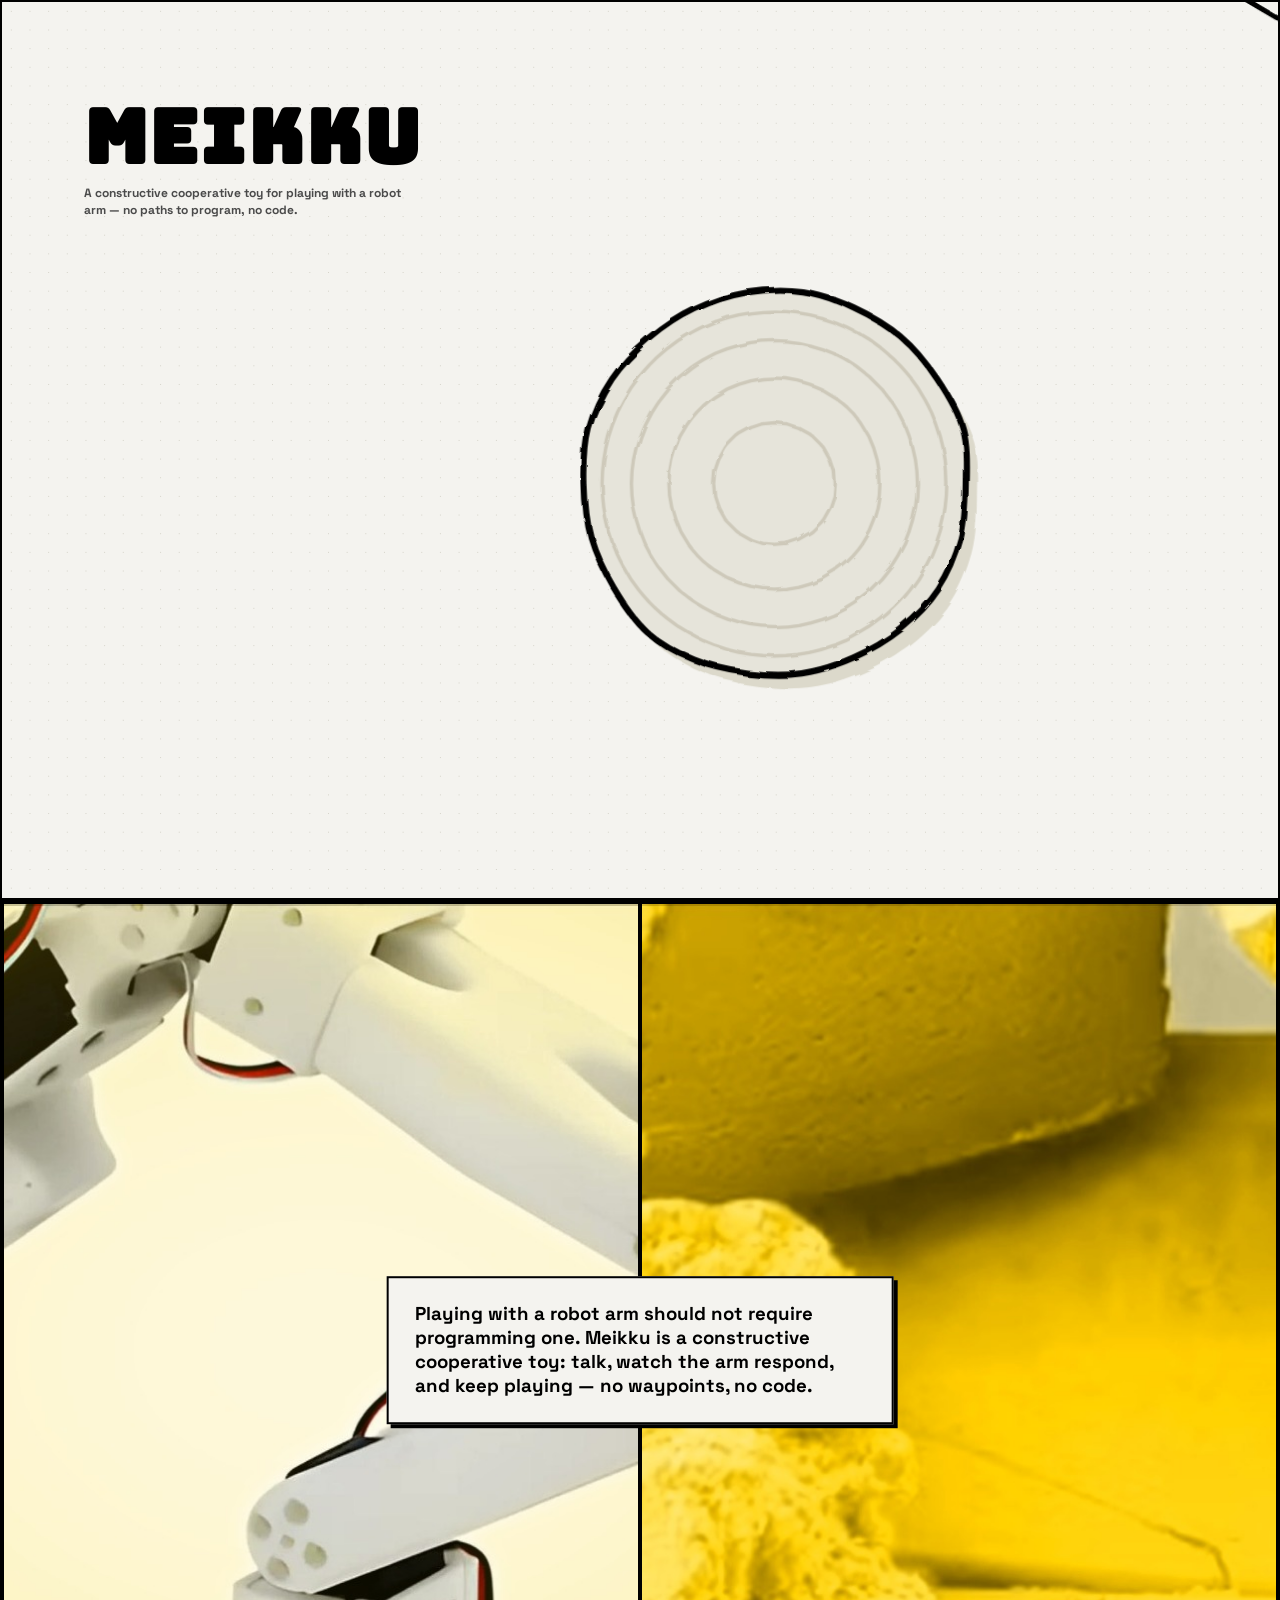
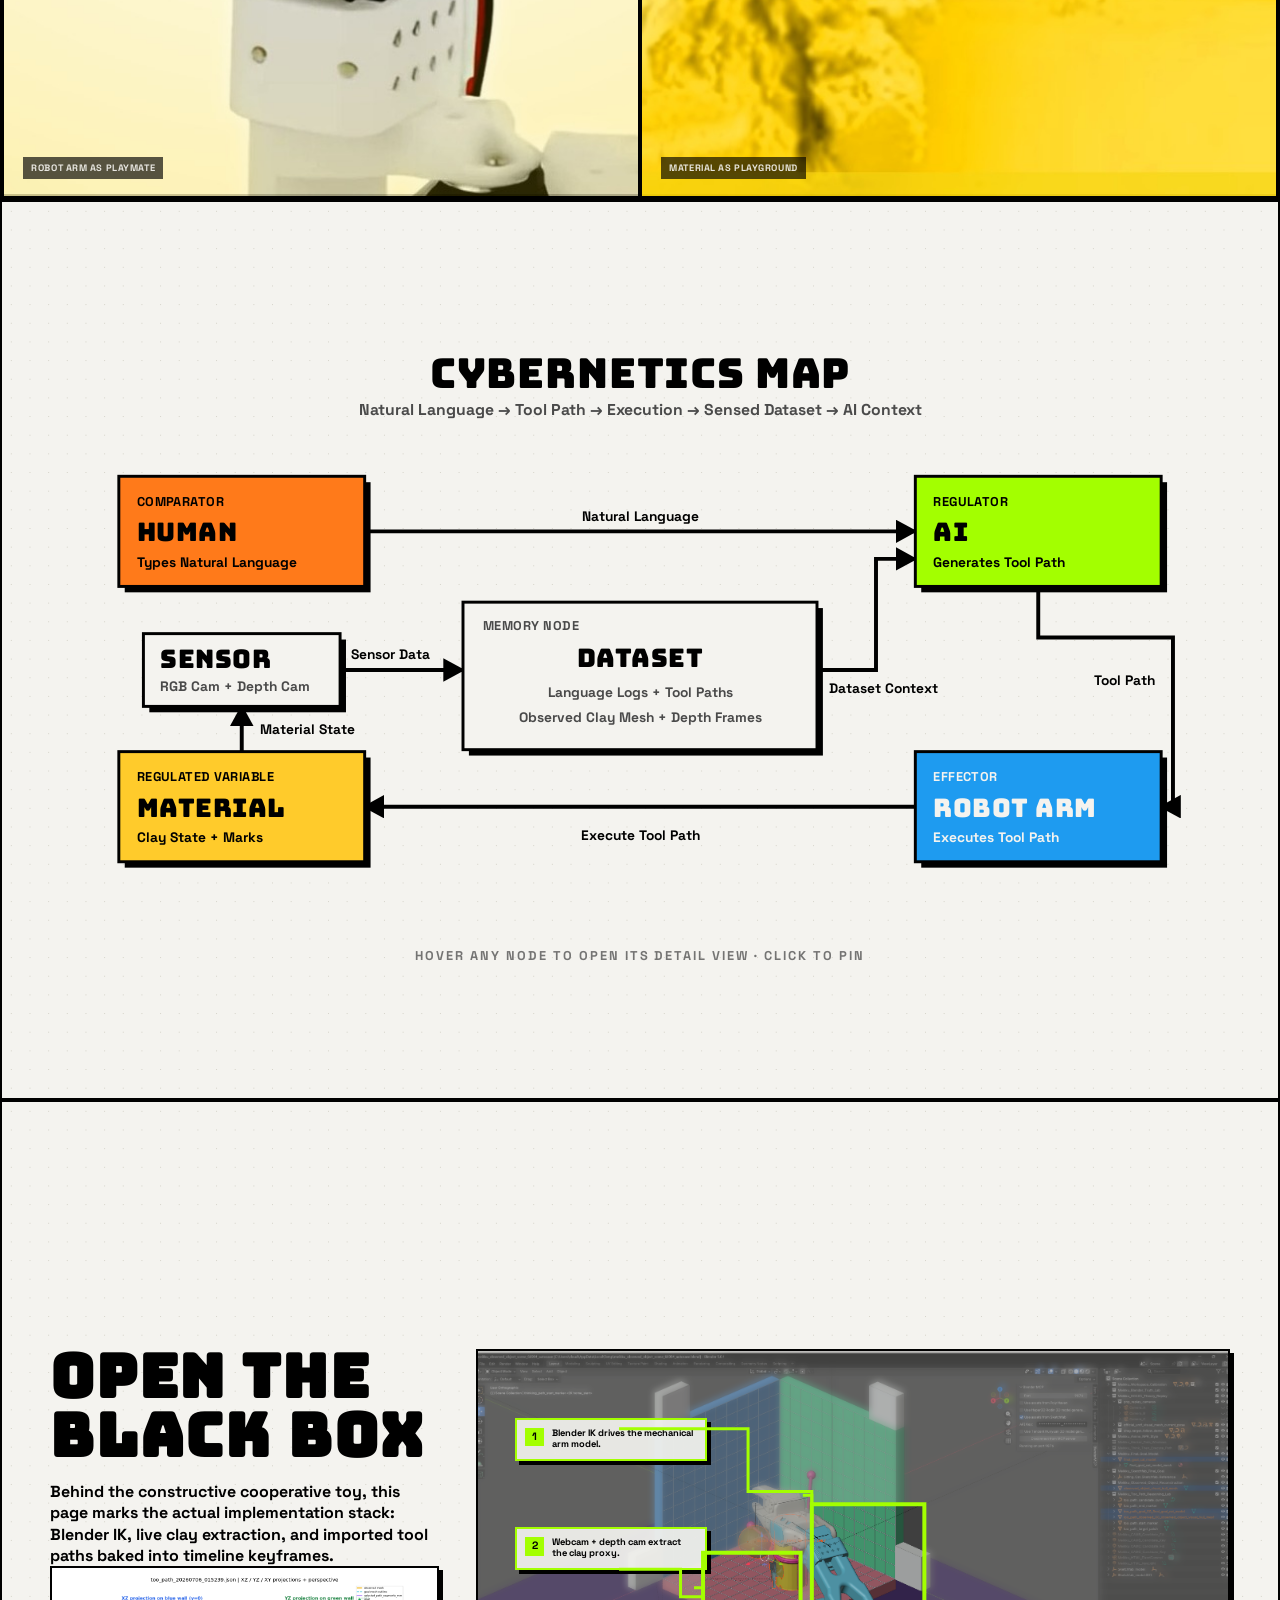
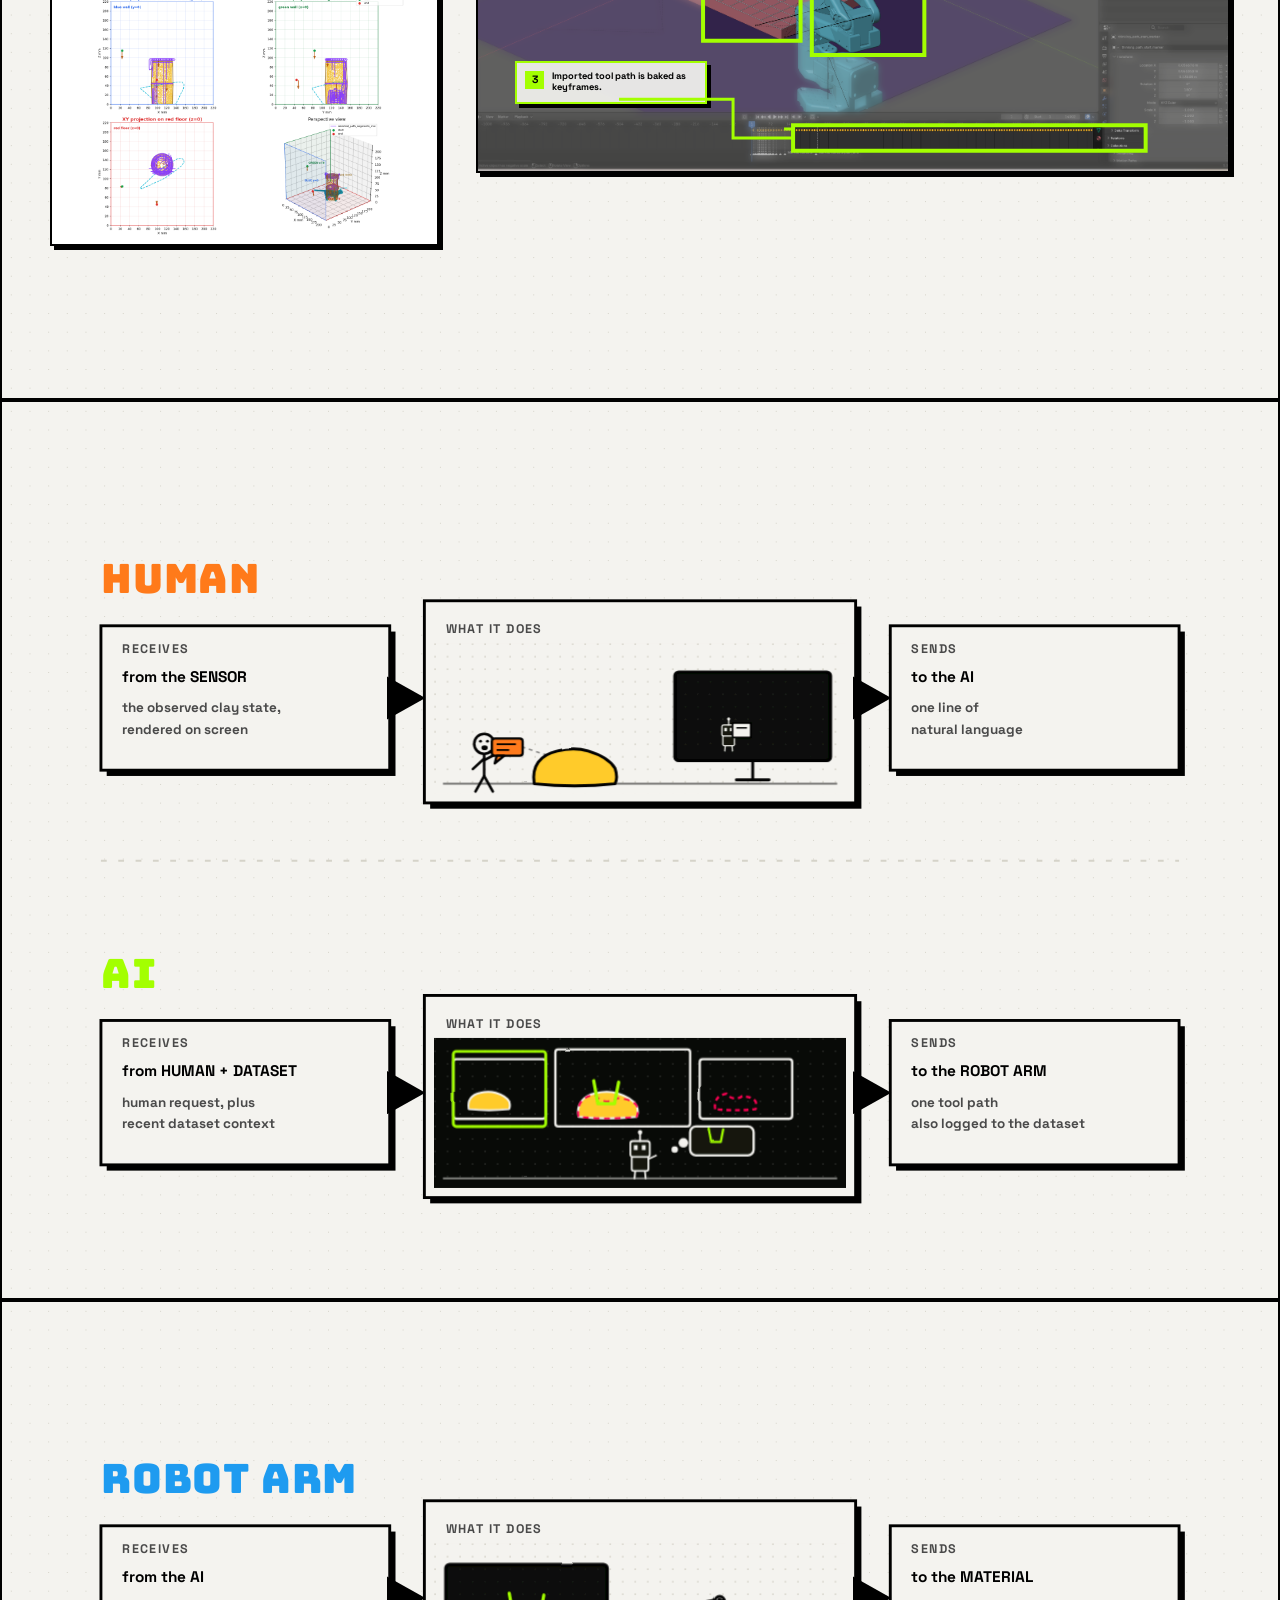
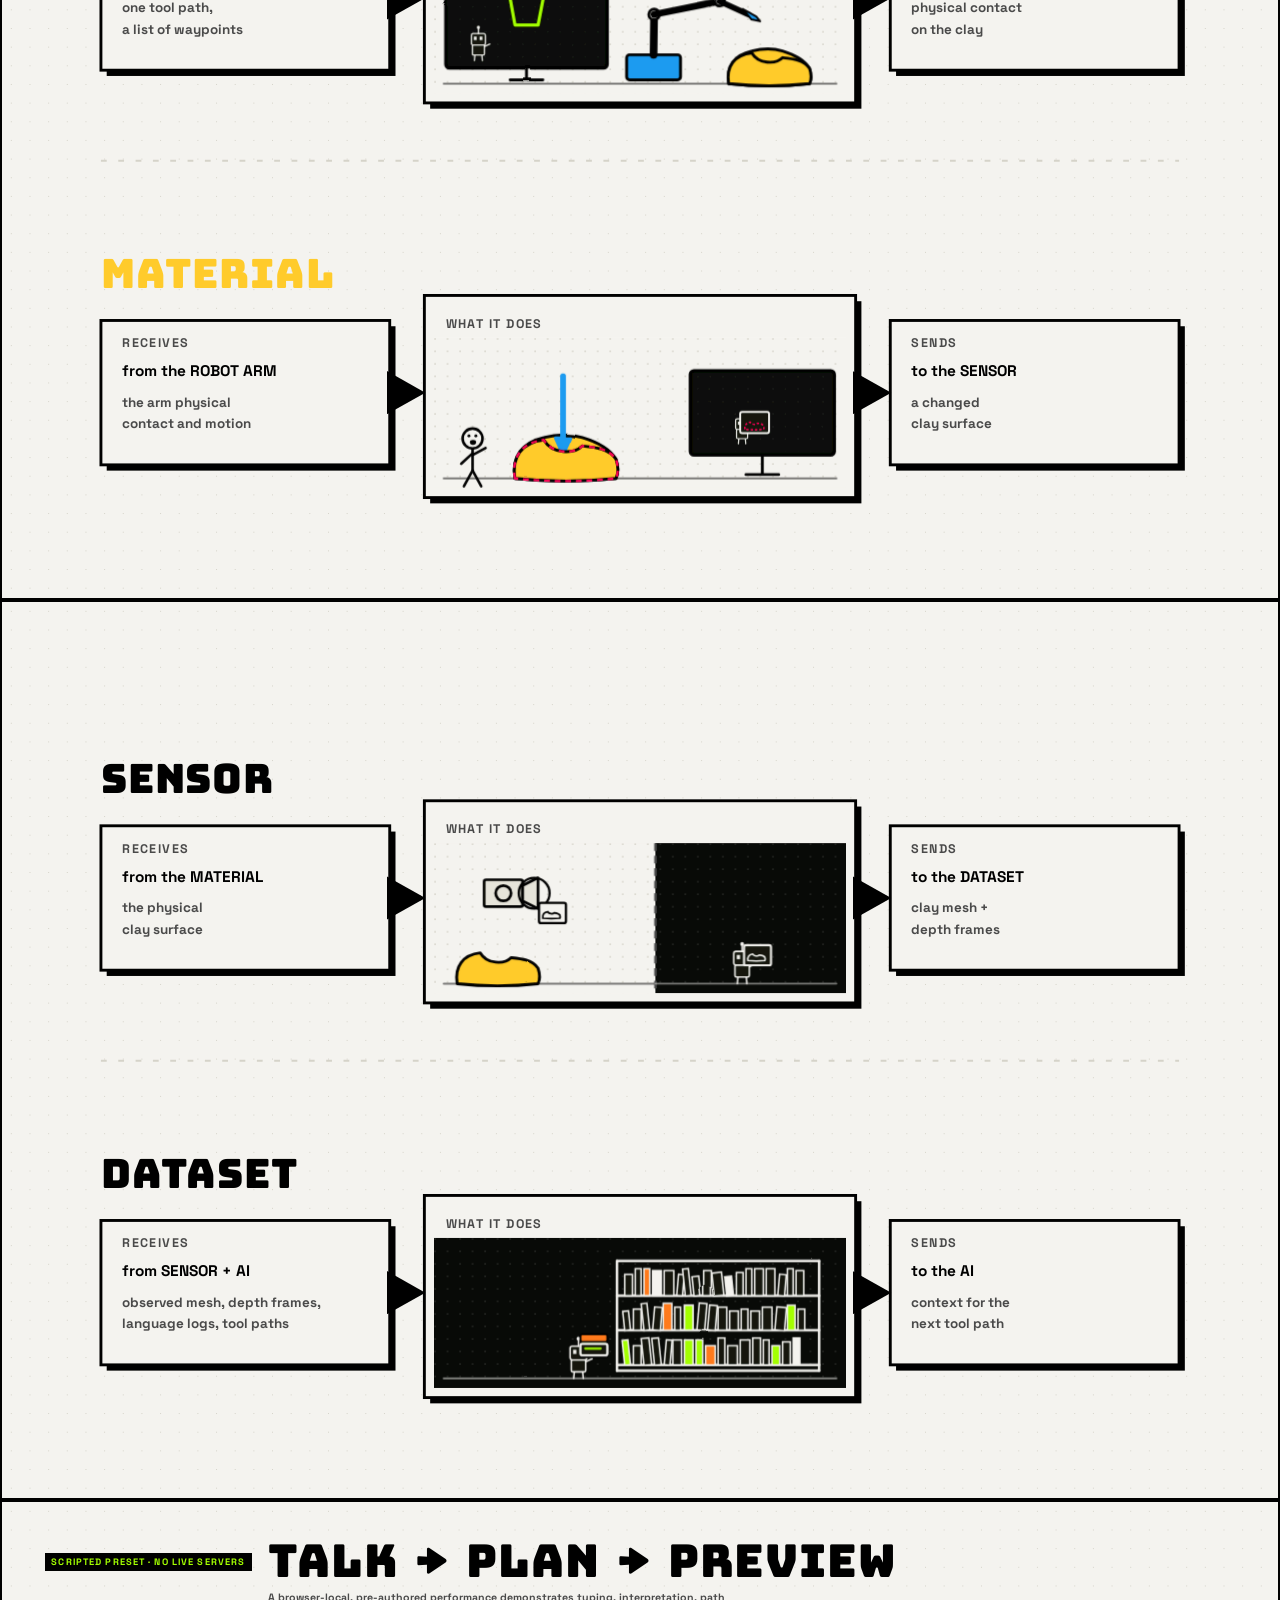
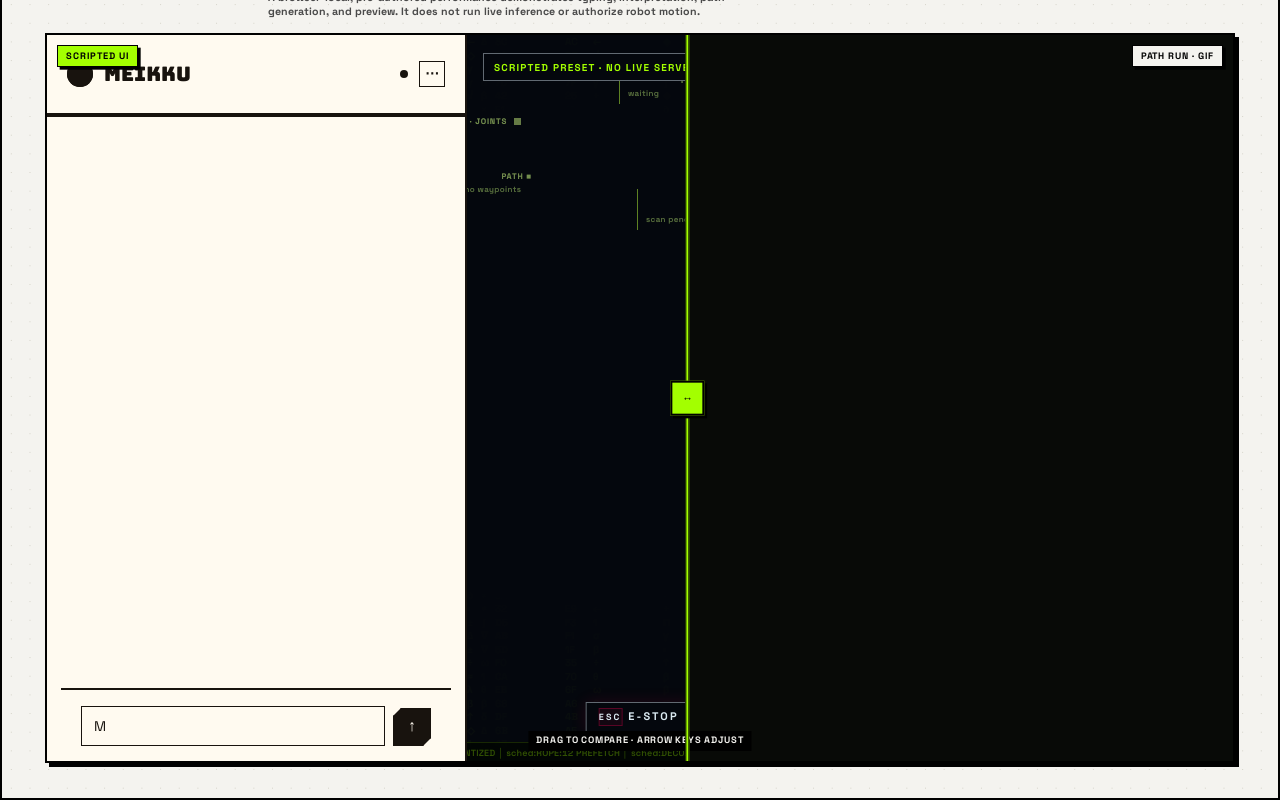
==== commit fab08e06: "Scale storyboard for 1080p and 4k" ====
--- a/meikku_storyboard_cybernetics_outline_animated.html
+++ b/meikku_storyboard_cybernetics_outline_animated.html
@@ -1150,6 +1150,80 @@
 .ty-body{font-size:var(--fs-body);}  /* 说明句、连线标签 */
 .ty-label{font-size:var(--fs-label);}  /* 全大写 eyebrow 标签 */
 .ty-micro{font-size:var(--fs-micro);}  /* 索引小图的节点字母 */
+</style>
+
+<style id="resolutionScaleContract">
+/* 1920×1080: 1rem = 1 design pixel; 3840×2160: 1rem = 2 design pixels. */
+@media (min-width: 761px) {
+  html { font-size: var(--text-resolution-unit); }
+  :root {
+    --text-resolution-unit: min(0.052083333vw, 0.092592593vh);
+    --text-scada-heading: clamp(42rem, 4vw, 68rem);
+    --paper-dot-size: 1.3rem; --paper-dot-grid-size: 28rem;
+    --dark-dot-size: 1.4rem; --dark-dot-grid-size: 30rem;
+    --text-micro: 12rem; --text-small: 14rem; --text-label: 16rem;
+    --text-body: 20rem; --text-title: 26rem;
+    --text-hero: clamp(54rem, 7.4vw, 112rem);
+    --text-intro-subtitle: clamp(17rem, 1.65vw, 25rem);
+    --text-intro-note: clamp(14rem, 1.05vw, 18rem);
+    --text-statement-heading: clamp(34rem, 4.6vw, 70rem);
+    --text-statement-body: clamp(18rem, 1.9vw, 28rem);
+    --text-diagram-heading: clamp(42rem, 4.8vw, 76rem);
+    --text-section-heading: clamp(42rem, 5.4vw, 88rem);
+    --text-section-body: clamp(17rem, 1.35vw, 23rem);
+    --text-map-title: 18rem; --text-map-body: 14rem;
+    --text-detail-heading: 30rem; --text-detail-body: 18rem;
+    /* SVG viewBox geometry already scales with the viewport; keep these in user-space px. */
+    --fs-display: 42px; --fs-title: 26px; --fs-strong: 16px;
+    --fs-body: 14px; --fs-label: 13px; --fs-micro: 9px;
+  }
+
+  .board, .visual-panel img, .intro-kicker, .frame-tag, .statement-panel,
+  .too-path-evidence, .blender-shot, .scada-review-frame { border-width: 3rem; }
+  .intro-title { width: min(540rem, 42vw); }
+  .intro-kicker { margin-bottom: 20rem; padding: 12rem 12rem 8rem; box-shadow: 6rem 6rem 0 var(--meikku-ink); }
+  .intro-title .subtitle, .intro-title .thesis-line { margin-top: 16rem; }
+  .frame-tag { left: 40rem; top: 32rem; padding: 8rem 12rem; box-shadow: 6rem 6rem 0 var(--meikku-ink); }
+  .statement-board .visual-panel::after { left: 32rem; bottom: 28rem; padding: 8rem 12rem; }
+  .statement-panel { width: min(760rem, 72vw); padding: 36rem 40rem; box-shadow: 6rem 6rem 0 var(--meikku-ink); }
+  .statement-panel h2 { margin-bottom: 16rem; }
+
+  .diagram-board, .blackbox-board, .node-detail-board { padding: 96rem 72rem 64rem; }
+  .diagram-board { grid-template-columns: minmax(460rem, 0.4fr) minmax(660rem, 0.6fr); gap: 44rem; }
+  .diagram-copy p, .blackbox-copy p, .node-detail-copy p { margin-top: 24rem; }
+  .map-panel { gap: 32rem 24rem; height: calc(100vh - 180rem); min-height: 480rem; max-height: 650rem; padding: 52rem 32rem 48rem; box-shadow: 6rem 6rem 0 var(--meikku-ink); }
+  .map-node { min-height: 112rem; padding: 16rem 16rem 12rem; box-shadow: 6rem 6rem 0 var(--meikku-ink); }
+  .map-node strong { margin-bottom: 8rem; }
+
+  .blackbox-board { gap: 56rem; --blackbox-shot-height: min(calc(37.125vw - 74rem), calc(100vh - 160rem)); --blackbox-left-lift: clamp(200rem, 12vw, 260rem); }
+  .detail-list { gap: 12rem; margin-top: 28rem; }
+  .detail-list div, .detail-note { padding: 16rem 16rem 12rem; }
+  .too-path-evidence { height: clamp(360rem, 42vh, 420rem); box-shadow: 6rem 6rem 0 var(--meikku-ink); }
+  .blender-shot { box-shadow: 6rem 6rem 0 var(--meikku-ink); }
+  .shot-annotation { grid-template-columns: 32rem 1fr; gap: 8rem; width: min(288rem, 28%); padding: 12rem 16rem 12rem 12rem; border-width: 3rem; box-shadow: 6rem 6rem 0 var(--meikku-ink); }
+  .shot-annotation b { width: 28rem; height: 28rem; }
+  .shot-caption { left: 24rem; bottom: 20rem; max-width: 680rem; padding: 12rem 16rem; }
+  .map-legend { gap: 8rem 18rem; margin-top: 22rem; }
+  .map-legend i { width: 24rem; height: 4rem; margin-right: 8rem; }
+  .locator-loop { margin-top: 22rem; }
+
+  .scada-review-board { gap: 20rem; padding: 56rem 64rem 52rem; }
+  .scada-review-copy { gap: 10rem 24rem; }
+  .scada-review-copy span { padding: 8rem 10rem 6rem; }
+  .scada-review-copy h2 { font-size: var(--text-scada-heading); }
+  .scada-review-copy p { max-width: 760rem; }
+  .scada-review-frame { box-shadow: 6rem 6rem 0 var(--meikku-ink); }
+  .scada-compare-label { top: 16rem; padding: 8rem 12rem; border-width: 2rem; box-shadow: 4rem 4rem 0 var(--meikku-ink); }
+  .scada-compare-label-live { left: 16rem; }
+  .scada-compare-label-recorded { right: 16rem; }
+  .scada-compare-handle { width: 52rem; }
+  .scada-compare-handle::before { width: 4rem; border-left-width: 2rem; border-right-width: 2rem; }
+  .scada-compare-grip { width: 52rem; height: 52rem; border-width: 3rem; box-shadow: 4rem 4rem 0 var(--meikku-ink); }
+  .scada-compare-handle:focus-visible .scada-compare-grip { outline-width: 4rem; outline-offset: 4rem; }
+  .scada-compare-hint { bottom: 16rem; padding: 8rem 12rem; }
+  #cybMiniDock { top: 88rem; }
+  #cybMiniHUD { left: 40rem; width: 176rem; border-width: 1rem; transform: translateY(-8rem); }
+}
 </style>
 </head>
 <body>
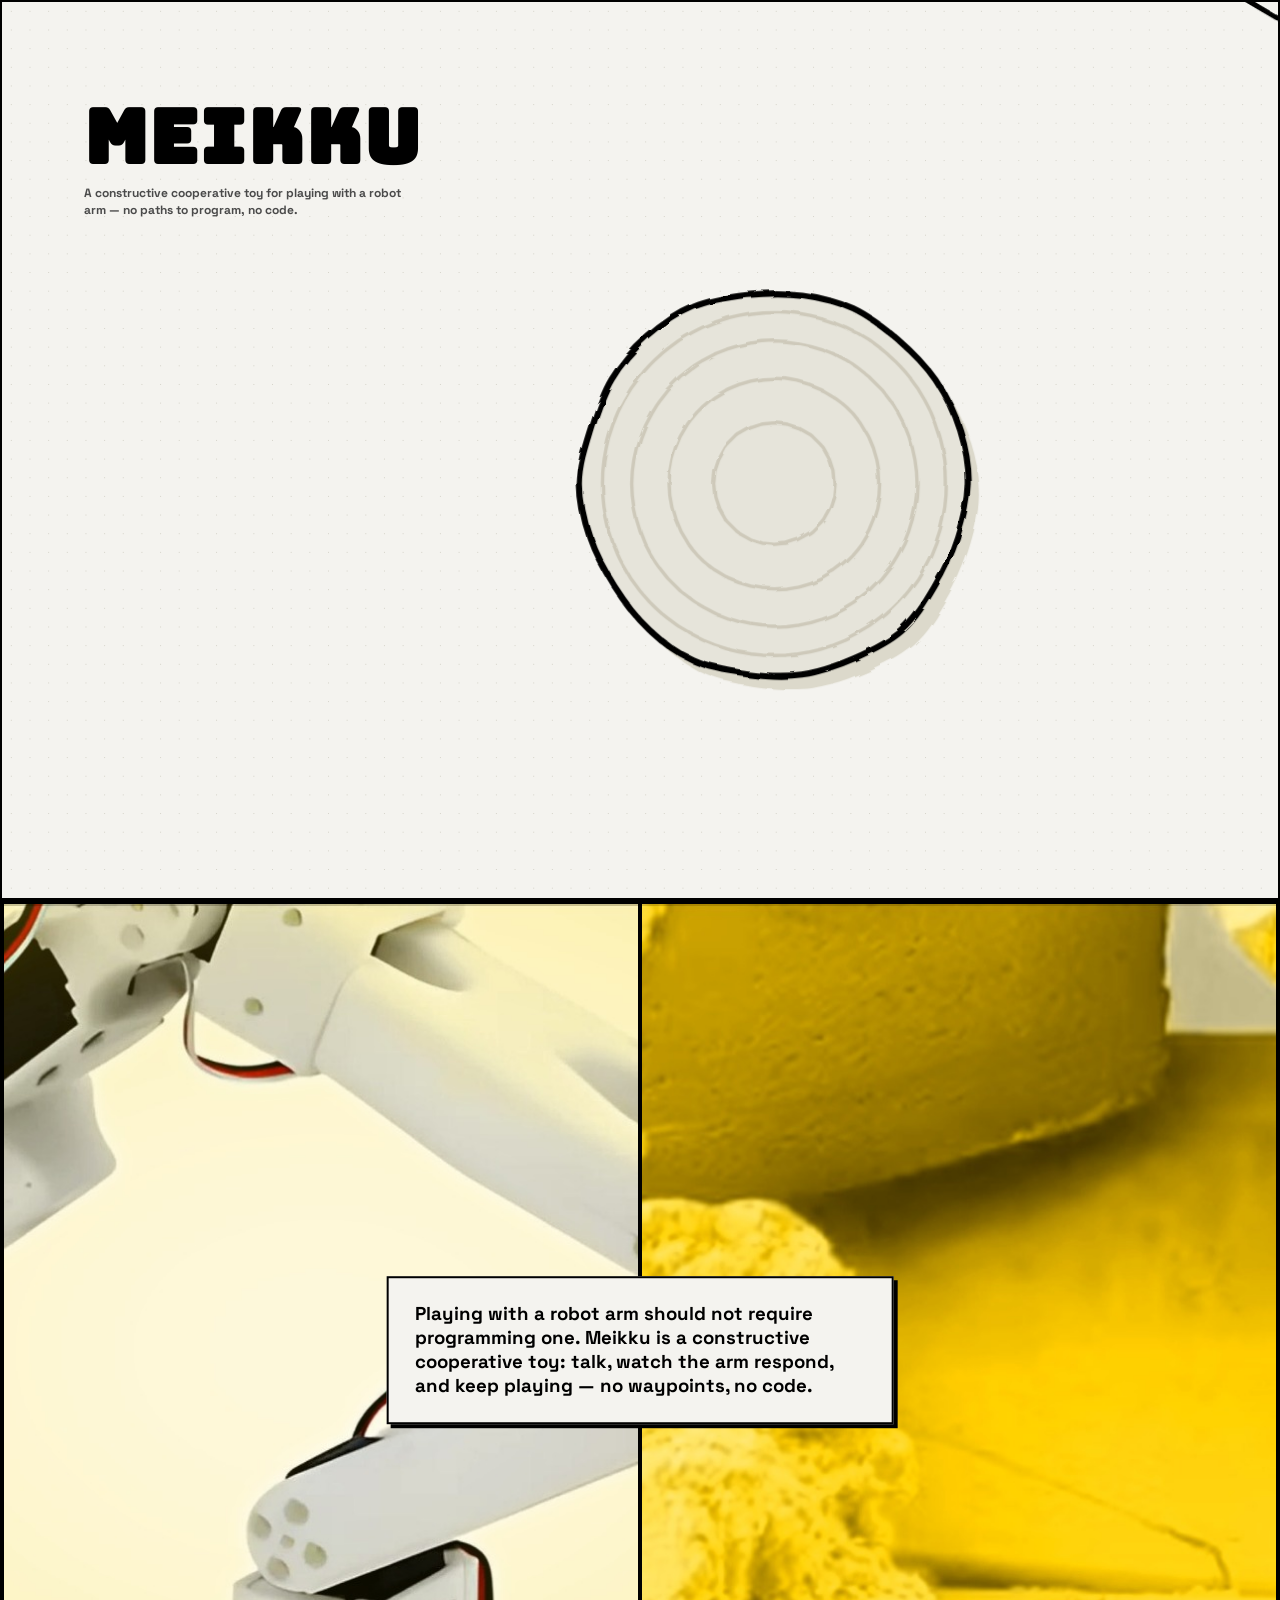
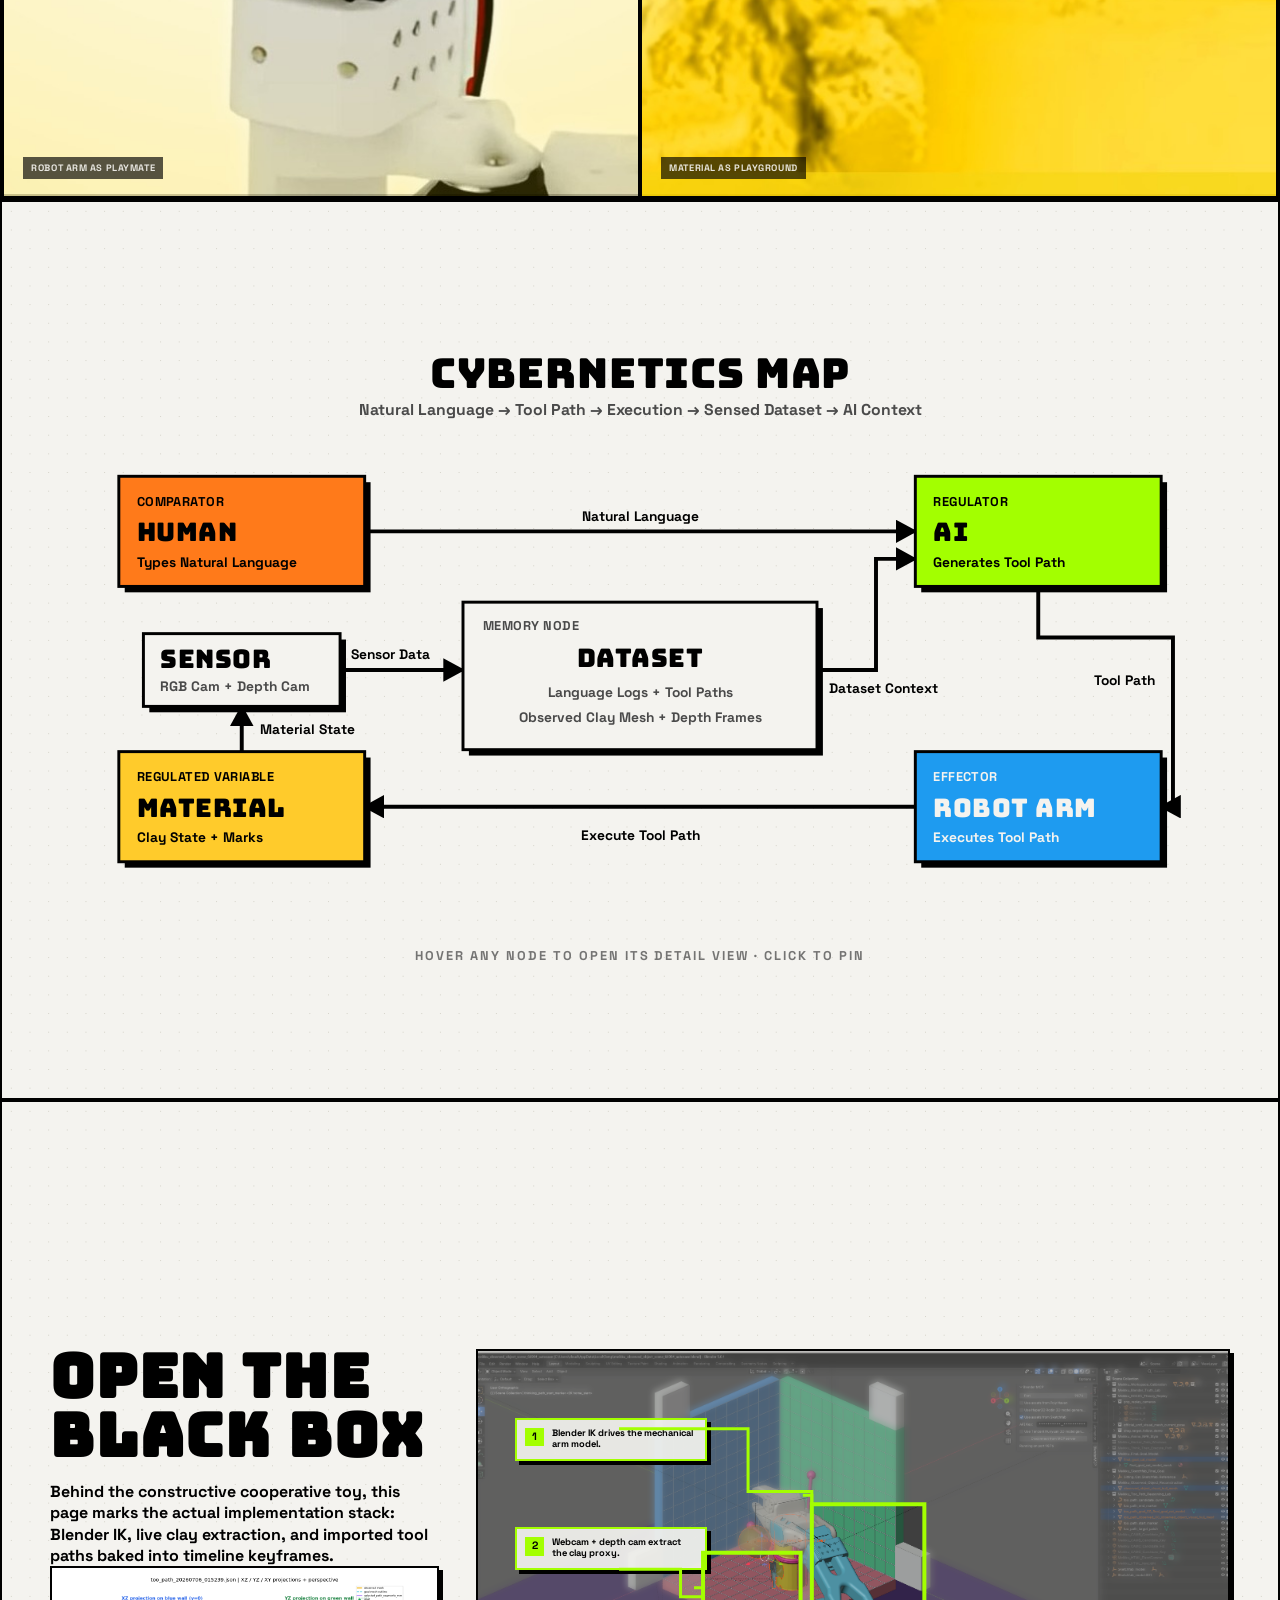
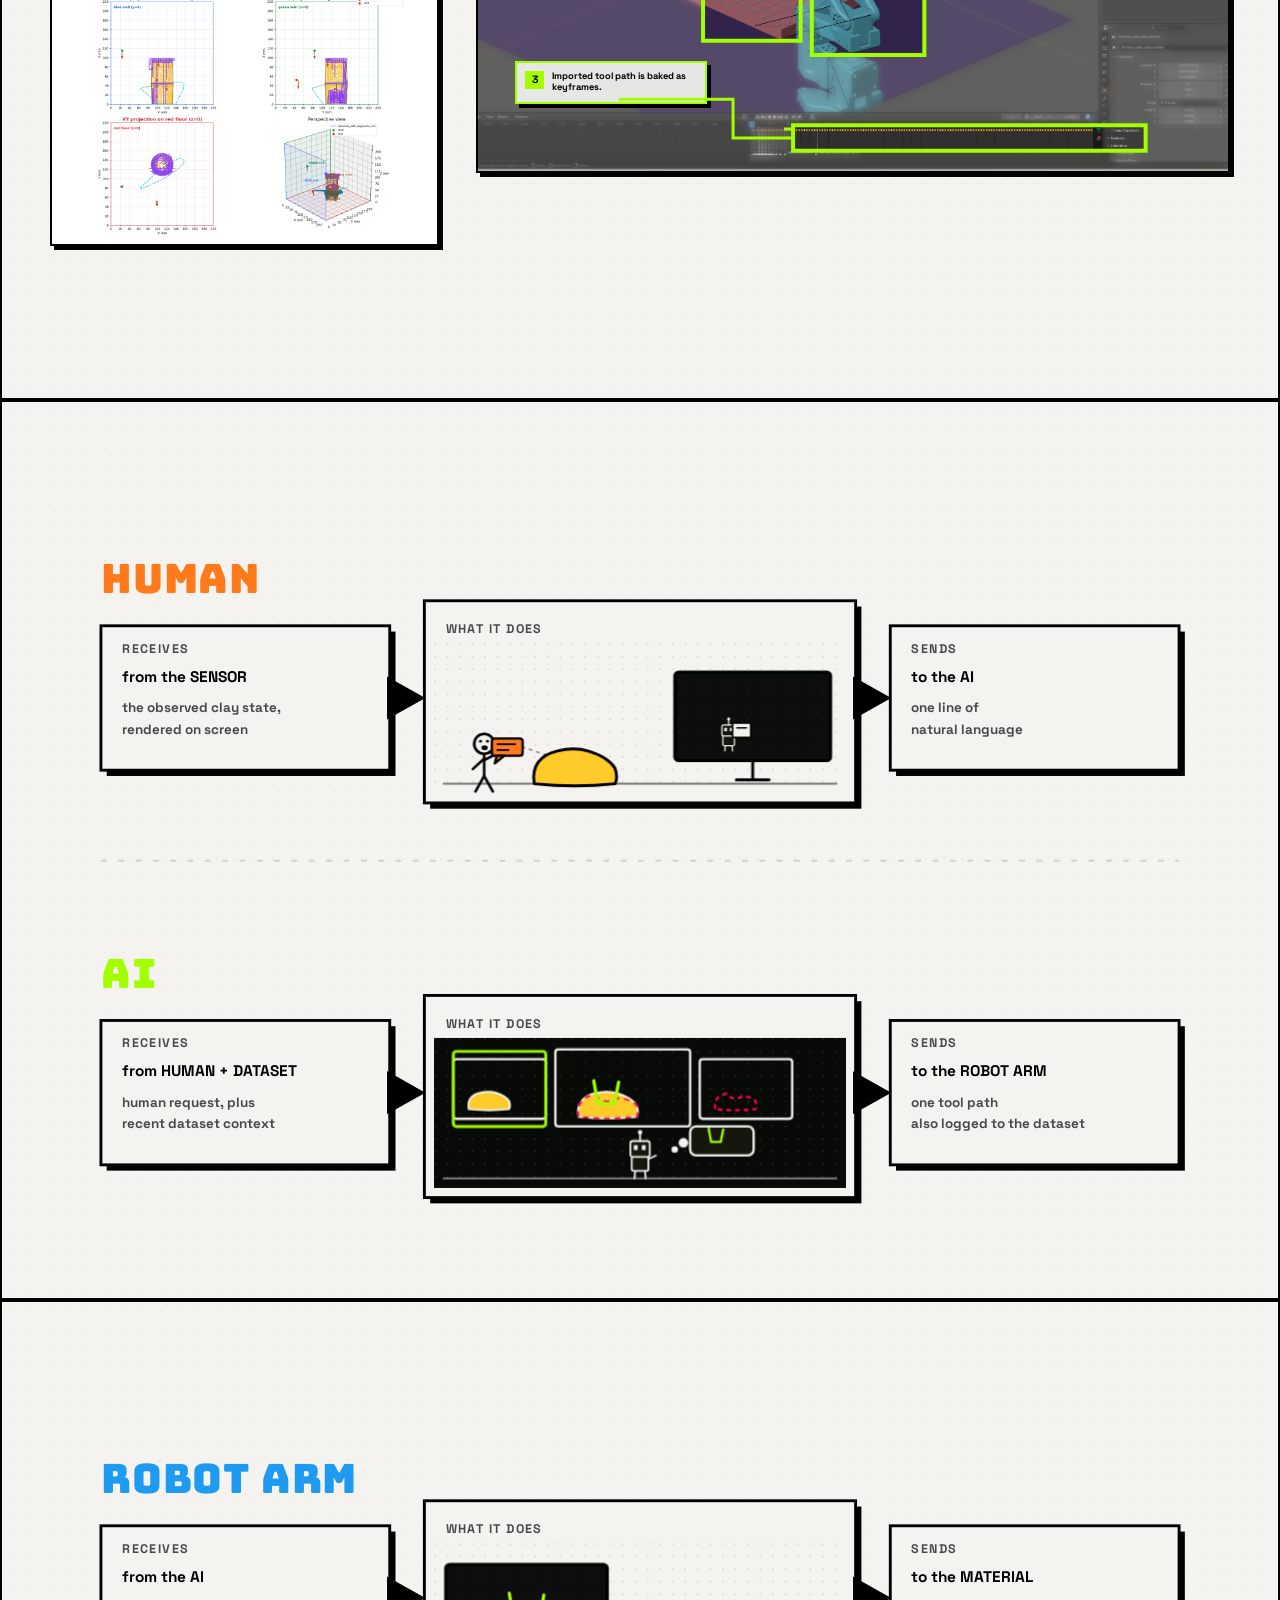
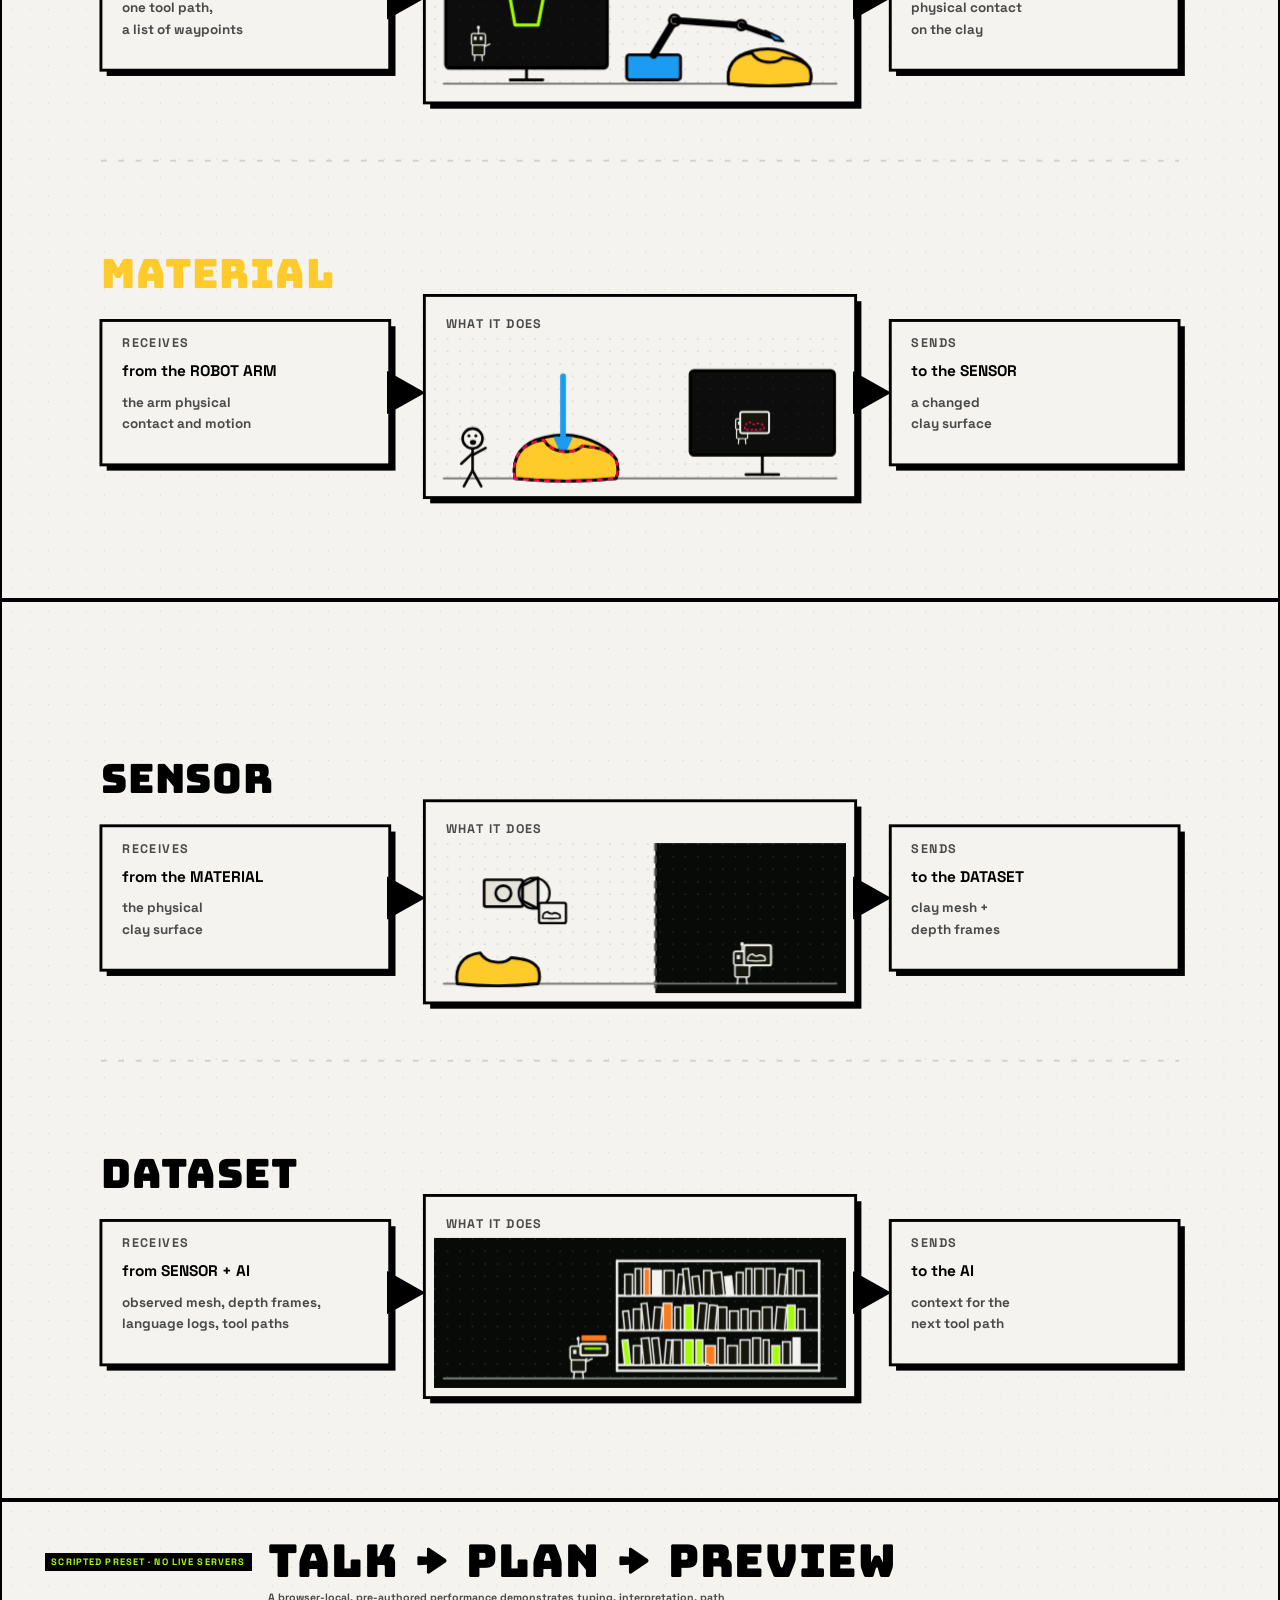
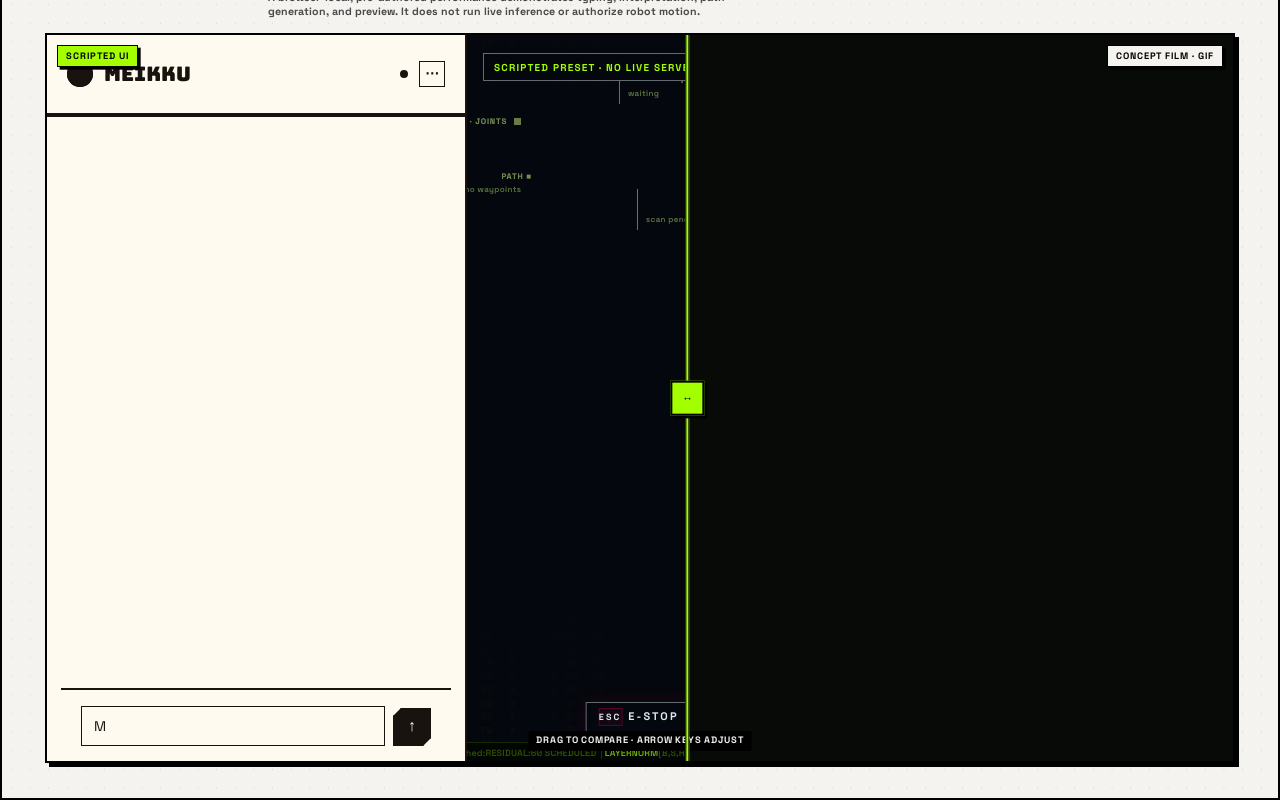
==== commit 32d41a0b: "Use full-frame concept film GIF" ====
--- a/meikku_storyboard_cybernetics_outline_animated.html
+++ b/meikku_storyboard_cybernetics_outline_animated.html
@@ -1851,14 +1851,14 @@
       </div>
       <figure class="scada-review-frame scada-compare">
         <div class="scada-compare-layer scada-compare-recording">
-          <img src="assets/storyboard/storyboard_scada_path_run_compare.gif" alt="Recorded SCADA path-run animation, cropped to remove the lower-right recording watermark." loading="lazy">
-          <span class="scada-compare-label scada-compare-label-recorded">Path run · GIF</span>
+          <img src="assets/storyboard/storyboard_human_robot_cooperation_compare.gif" alt="Concept-film animation of a person and robot arm working together on a clay surface, cropped to remove the source watermark." loading="lazy">
+          <span class="scada-compare-label scada-compare-label-recorded">Concept film · GIF</span>
         </div>
         <div class="scada-compare-layer scada-compare-interface">
           <iframe src="scada-ui-mockup.html?review=1&amp;presetDemo=1" title="Scripted SCADA typing, path-generation, and preview demonstration" loading="lazy"></iframe>
           <span class="scada-compare-label scada-compare-label-live">Scripted UI</span>
         </div>
-        <button class="scada-compare-handle" type="button" role="slider" aria-label="Change the visible ratio between the scripted UI and recorded path-run GIF" aria-valuemin="8" aria-valuemax="92" aria-valuenow="54" aria-valuetext="54 percent scripted UI, 46 percent recorded GIF">
+        <button class="scada-compare-handle" type="button" role="slider" aria-label="Change the visible ratio between the scripted UI and concept-film GIF" aria-valuemin="8" aria-valuemax="92" aria-valuenow="54" aria-valuetext="54 percent scripted UI, 46 percent concept film">
           <span class="scada-compare-grip" aria-hidden="true">↔</span>
         </button>
         <p class="scada-compare-hint">Drag to compare · arrow keys adjust</p>
@@ -1887,7 +1887,7 @@
           split = Math.max(8, Math.min(92, value));
           compare.style.setProperty('--compare-split', `${split}%`);
           handle.setAttribute('aria-valuenow', Math.round(split));
-          handle.setAttribute('aria-valuetext', `${Math.round(split)} percent scripted UI, ${Math.round(100 - split)} percent recorded GIF`);
+      handle.setAttribute('aria-valuetext', `${Math.round(split)} percent scripted UI, ${Math.round(100 - split)} percent concept film`);
         };
 
         const setFromPointer = clientX => {
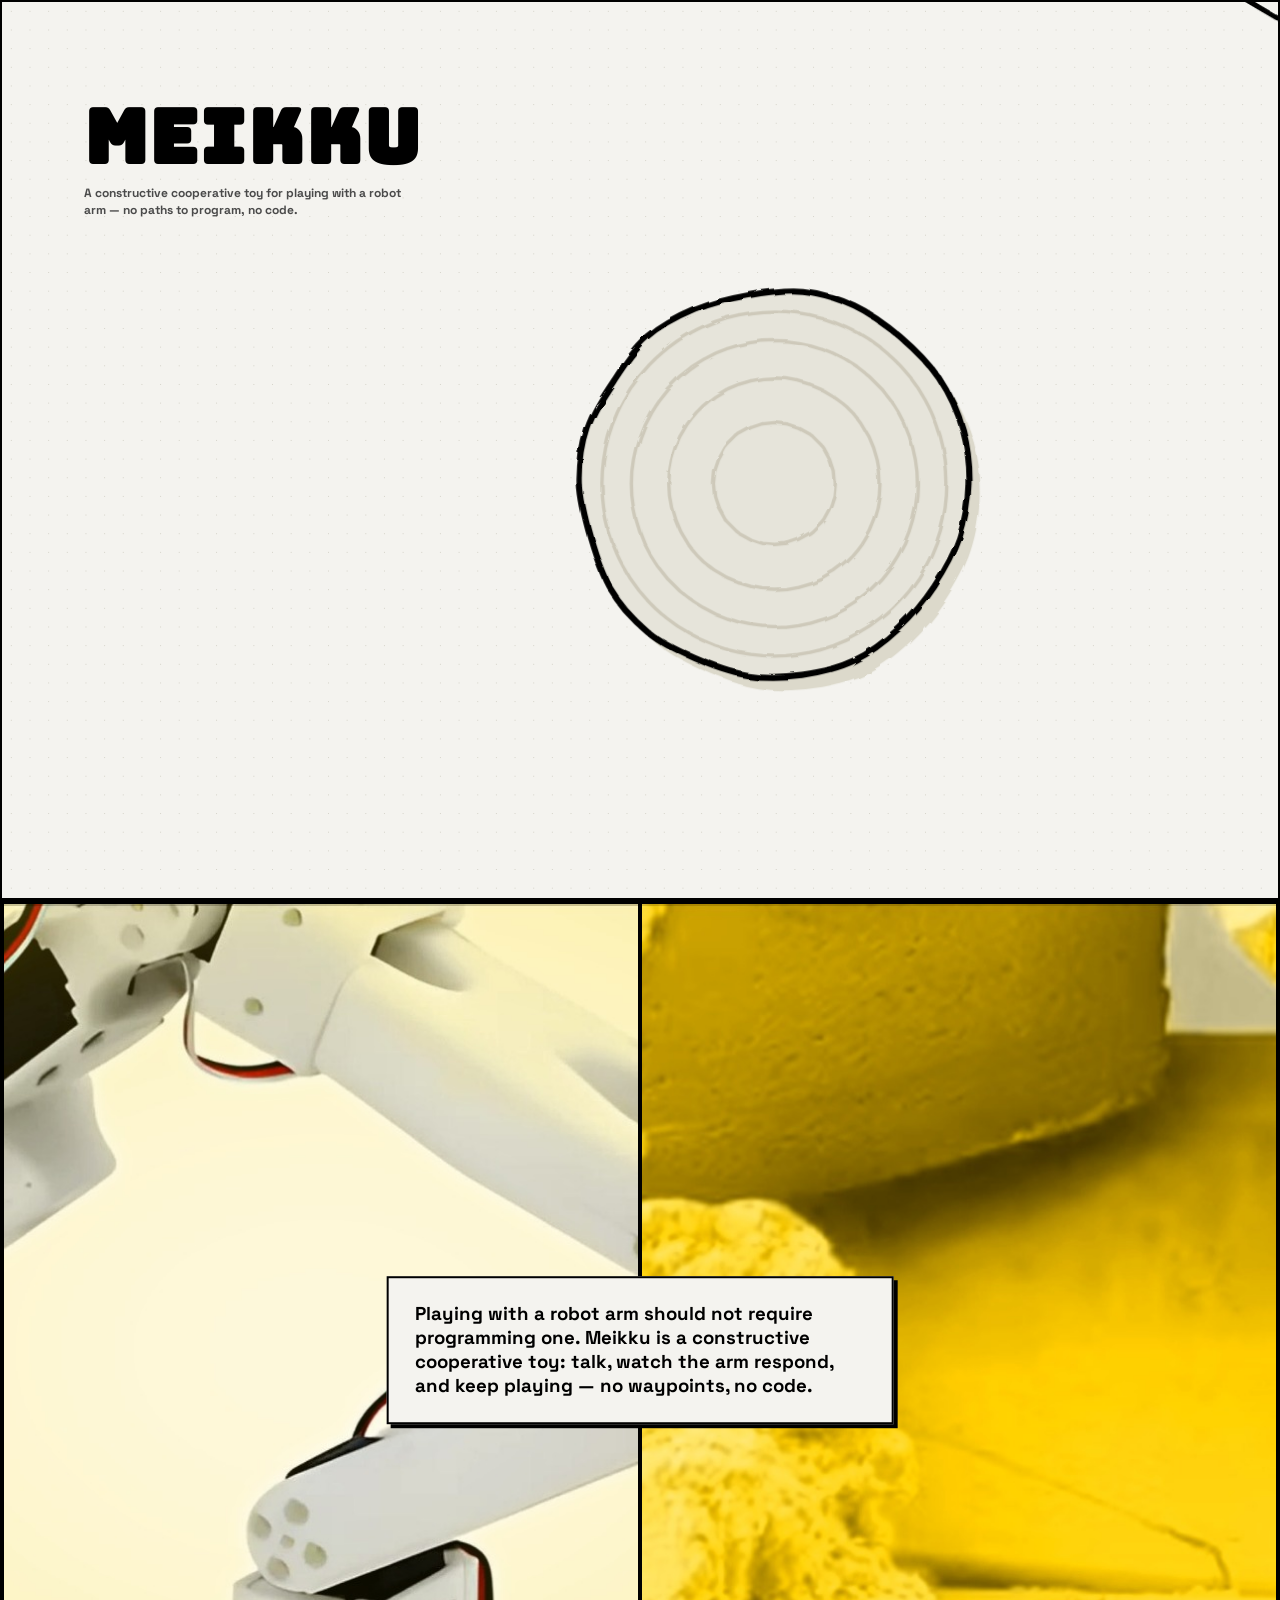
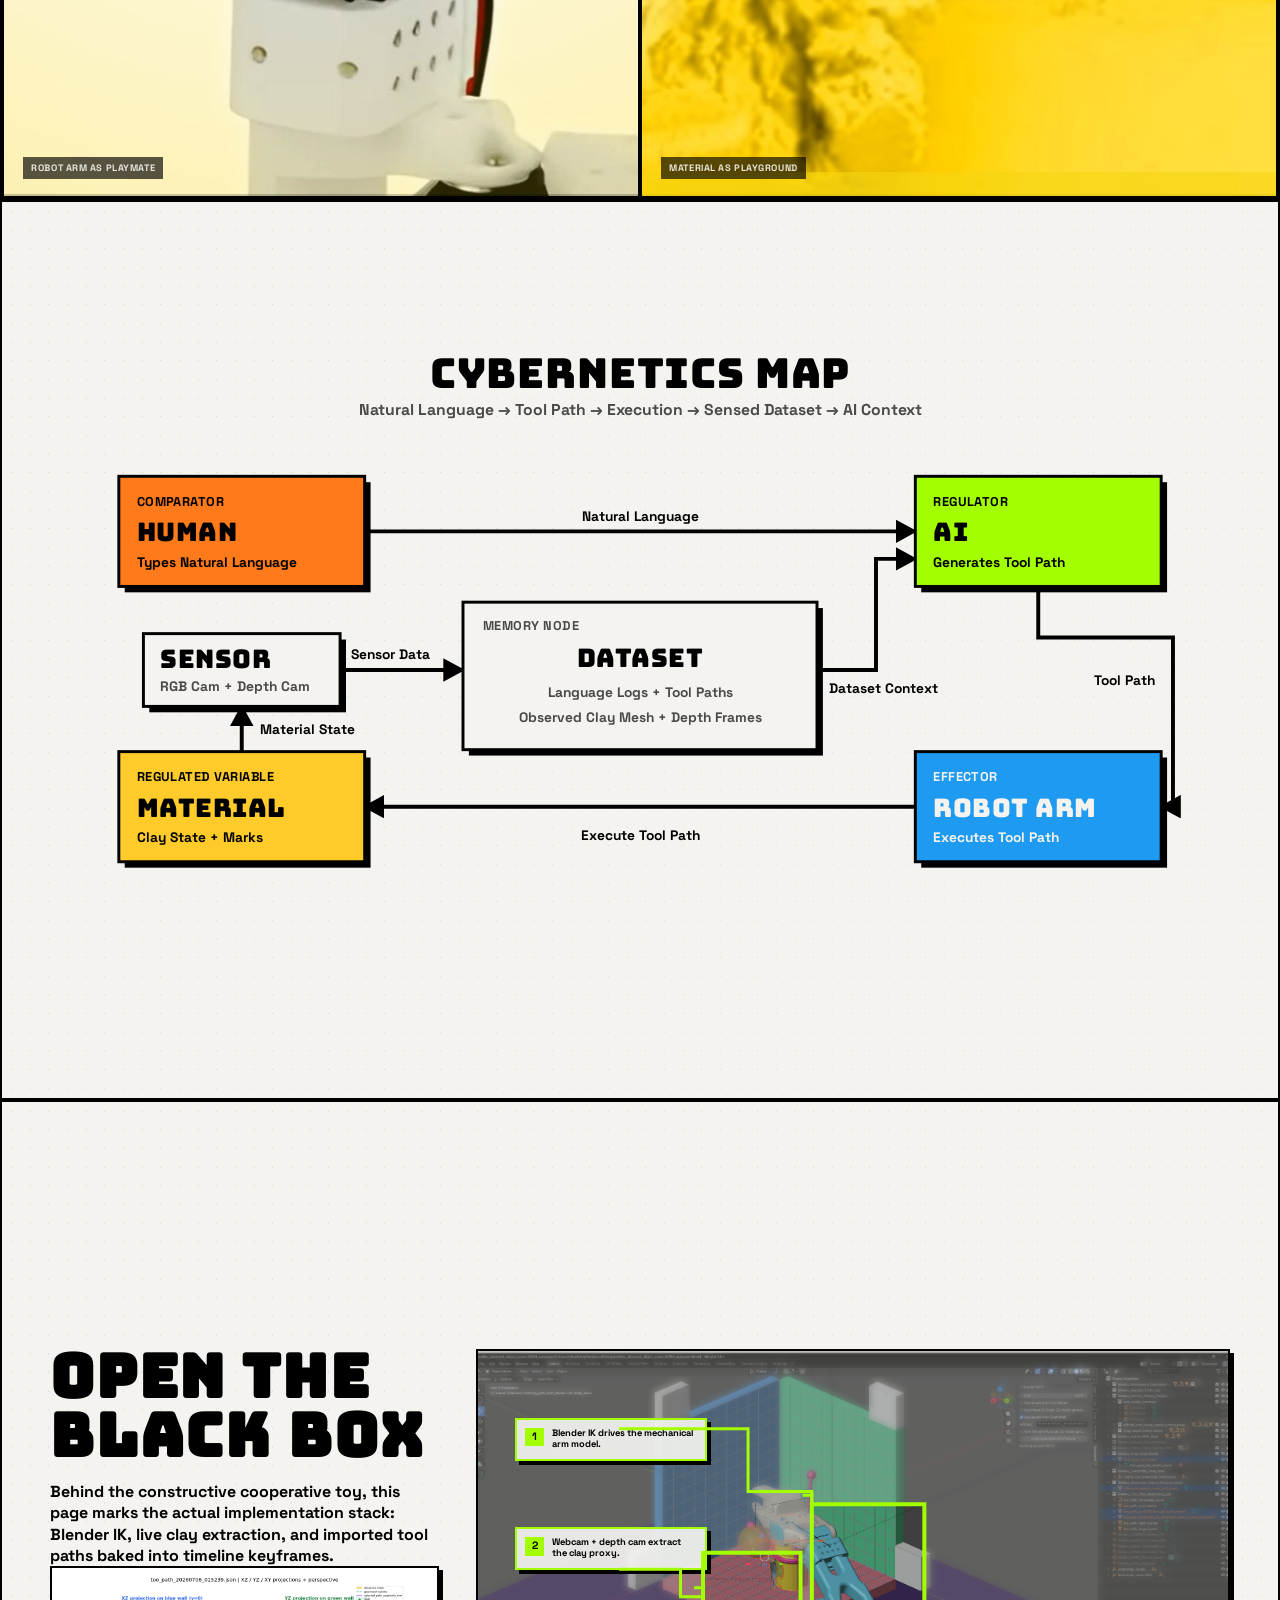
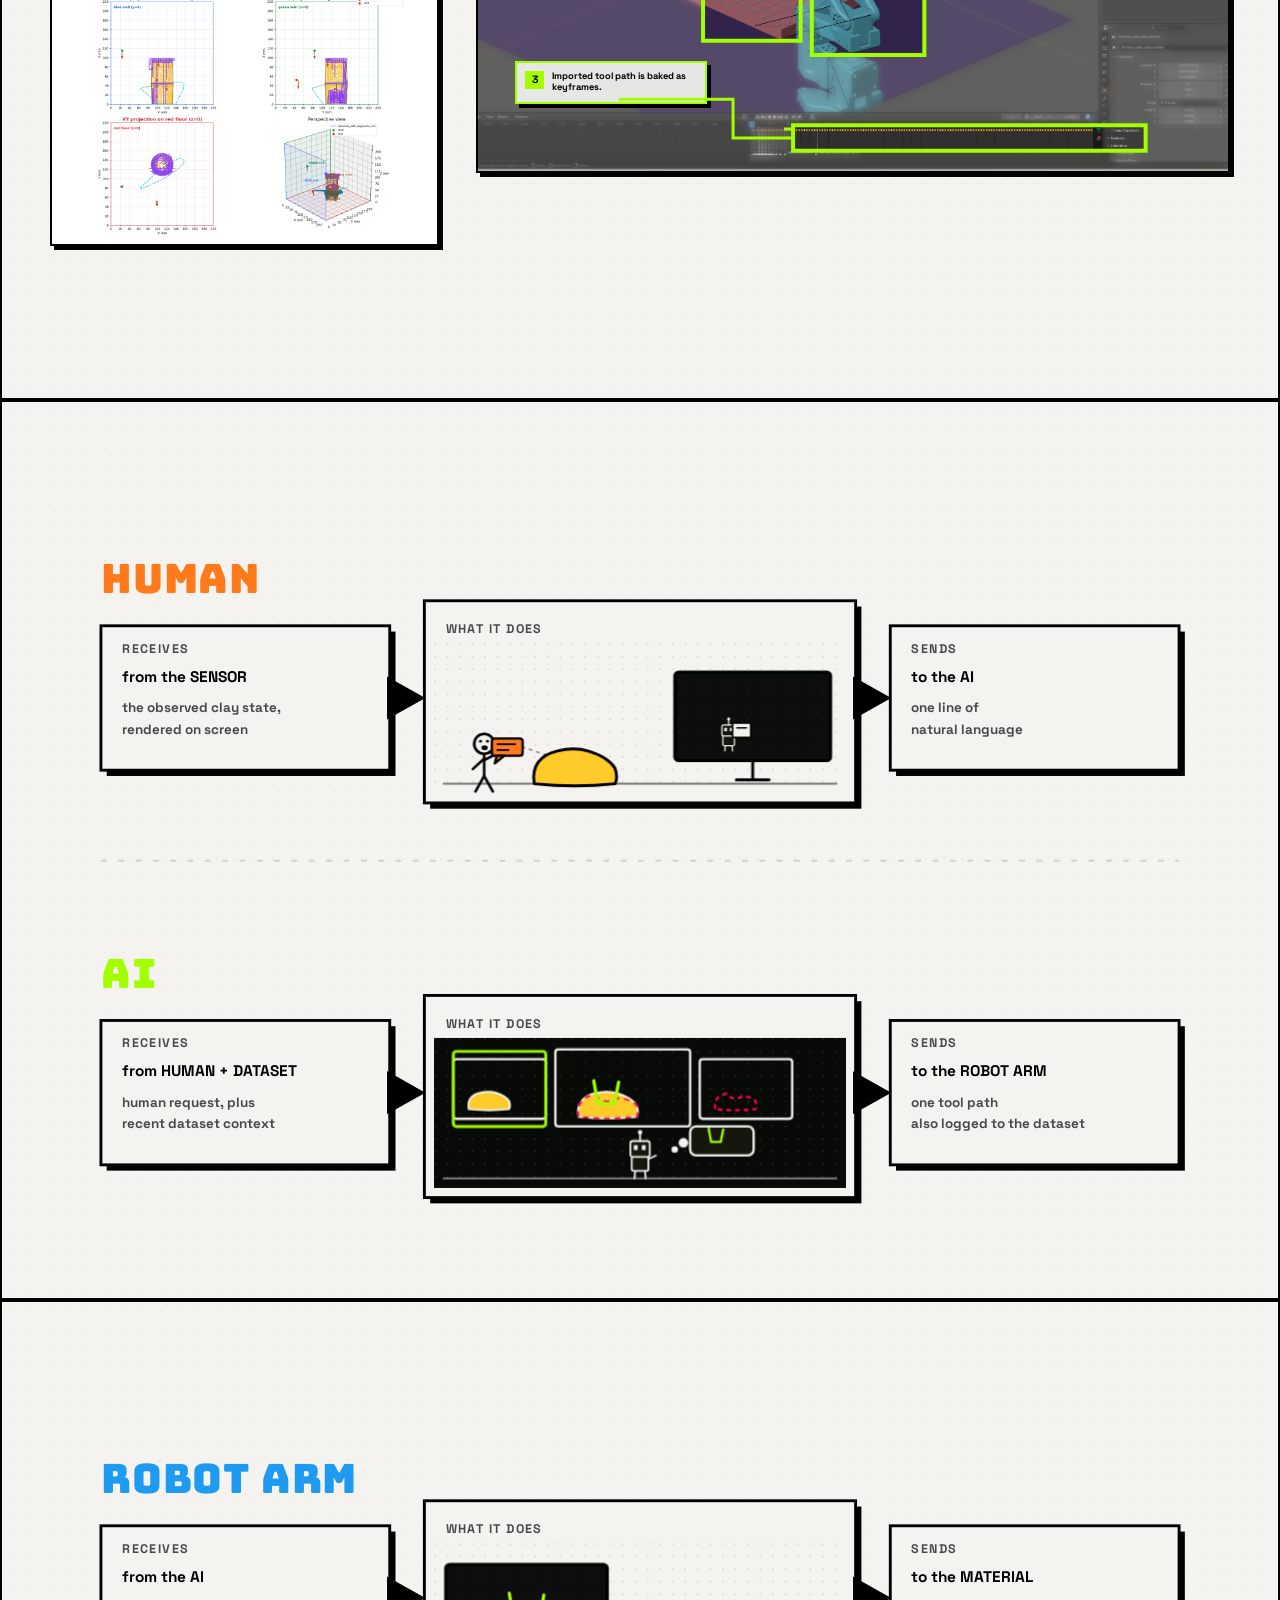
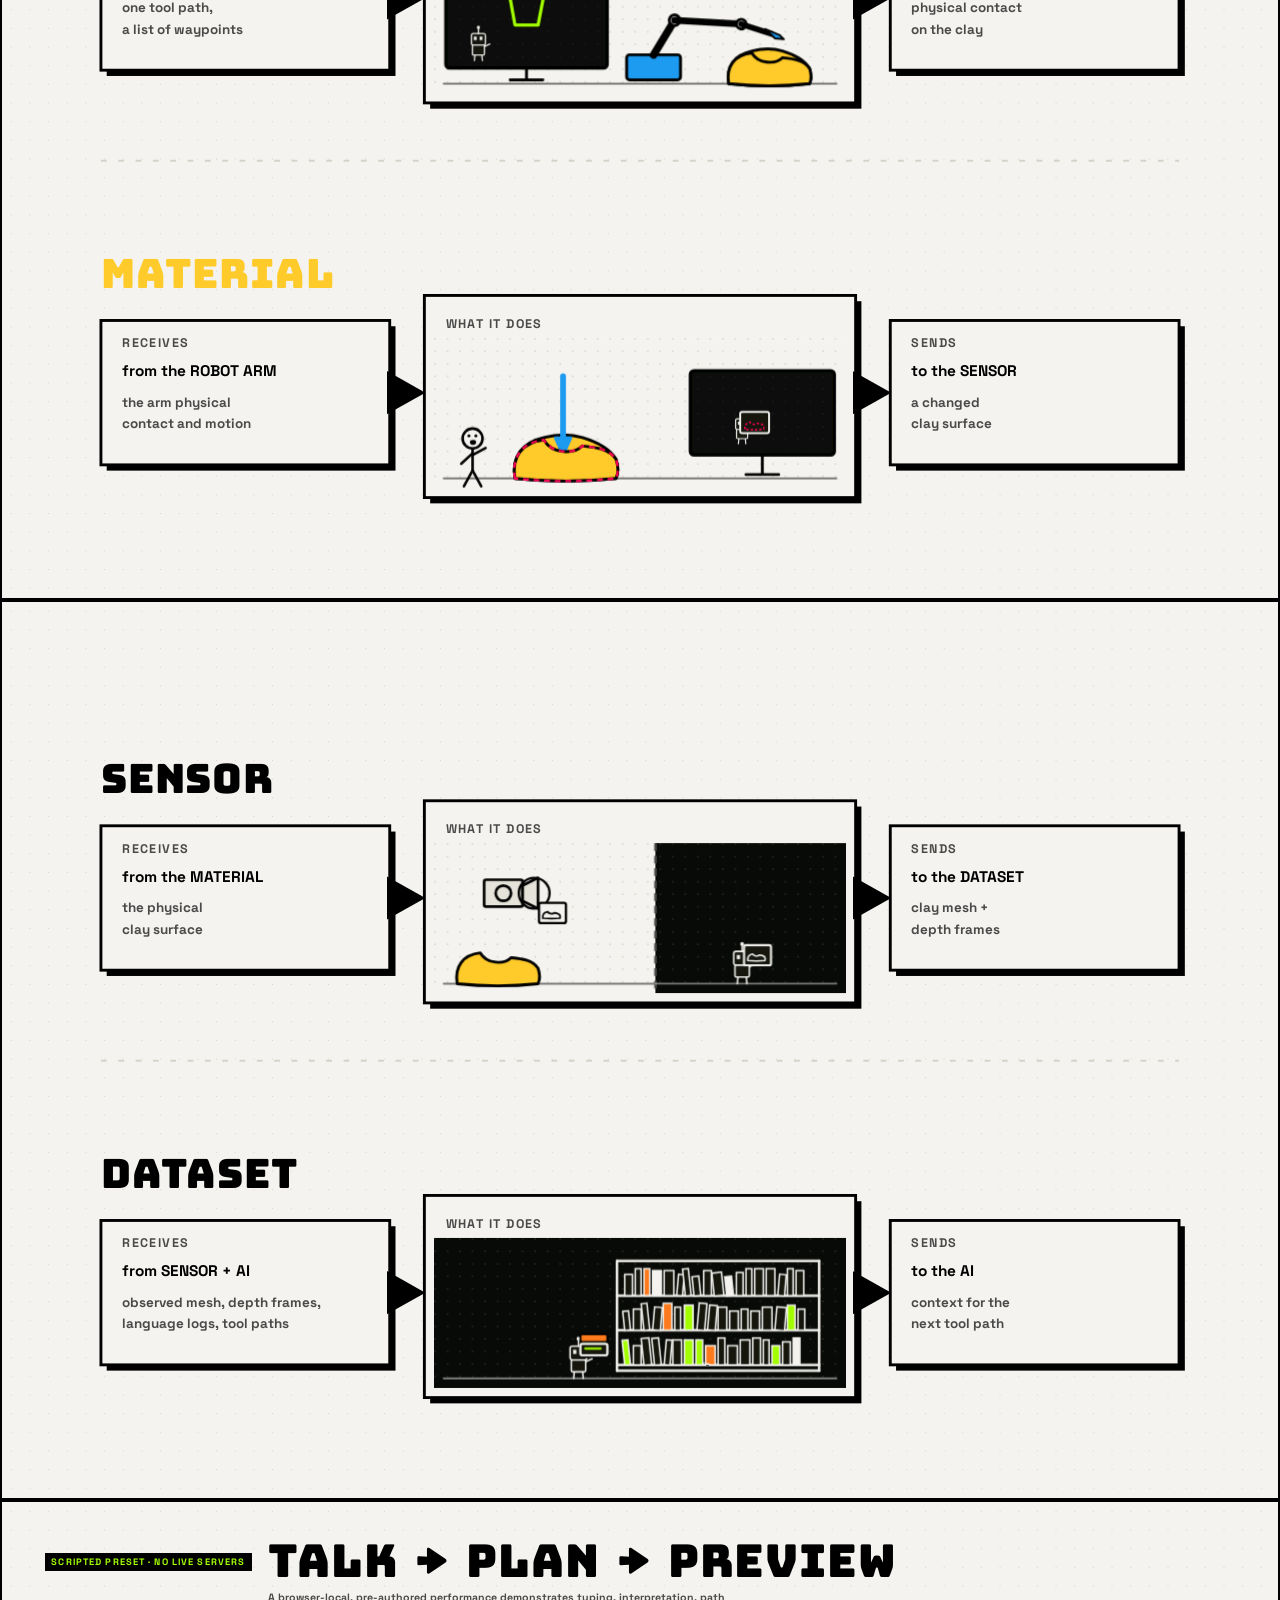
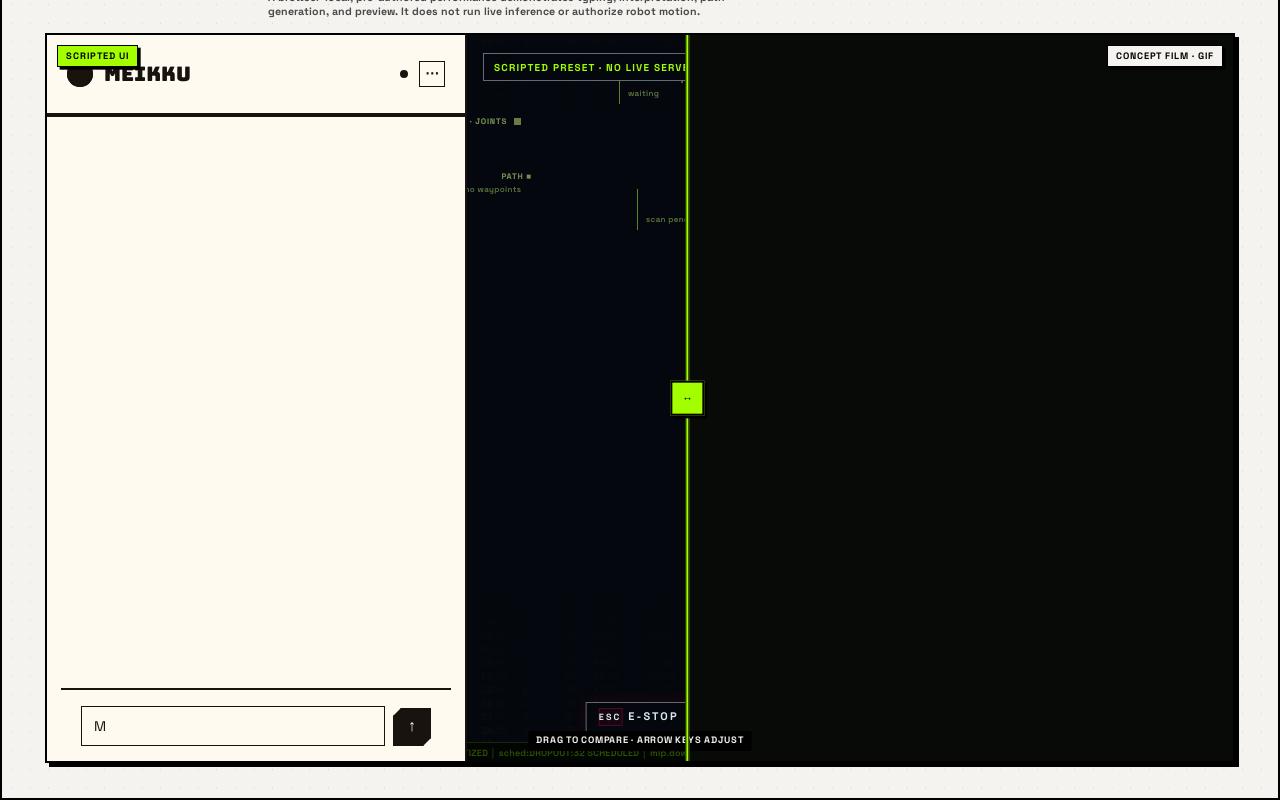
==== commit 09a1b79d: "Remove cybernetics map interaction footer" ====
--- a/meikku_storyboard_cybernetics_outline_animated.html
+++ b/meikku_storyboard_cybernetics_outline_animated.html
@@ -1618,7 +1618,6 @@
             <marker id="ahInk" markerWidth="6" markerHeight="6" refX="5" refY="3" orient="auto"><path d="M0,0 L5.5,3 L0,6 z" fill="#000"/></marker>
           </defs>
           <text class="disp ty-display" x="600" y="50" text-anchor="middle" fill="#000">CYBERNETICS MAP</text>
-          <text class="ty-label" x="600" y="632" text-anchor="middle" font-weight="800" letter-spacing="2" fill="var(--meikku-slate)" opacity=".75">HOVER ANY NODE TO OPEN ITS DETAIL VIEW &#183; CLICK TO PIN</text>
           <text class="ty-strong" x="600" y="78" text-anchor="middle" font-weight="700" fill="var(--meikku-slate)">Natural Language &#8594; Tool Path &#8594; Execution &#8594; Sensed Dataset &#8594; AI Context</text>
 
           <path d="M 320 196 H 880" fill="none" stroke="var(--role-flow)" stroke-width="4" marker-end="url(#ahInk)"/>
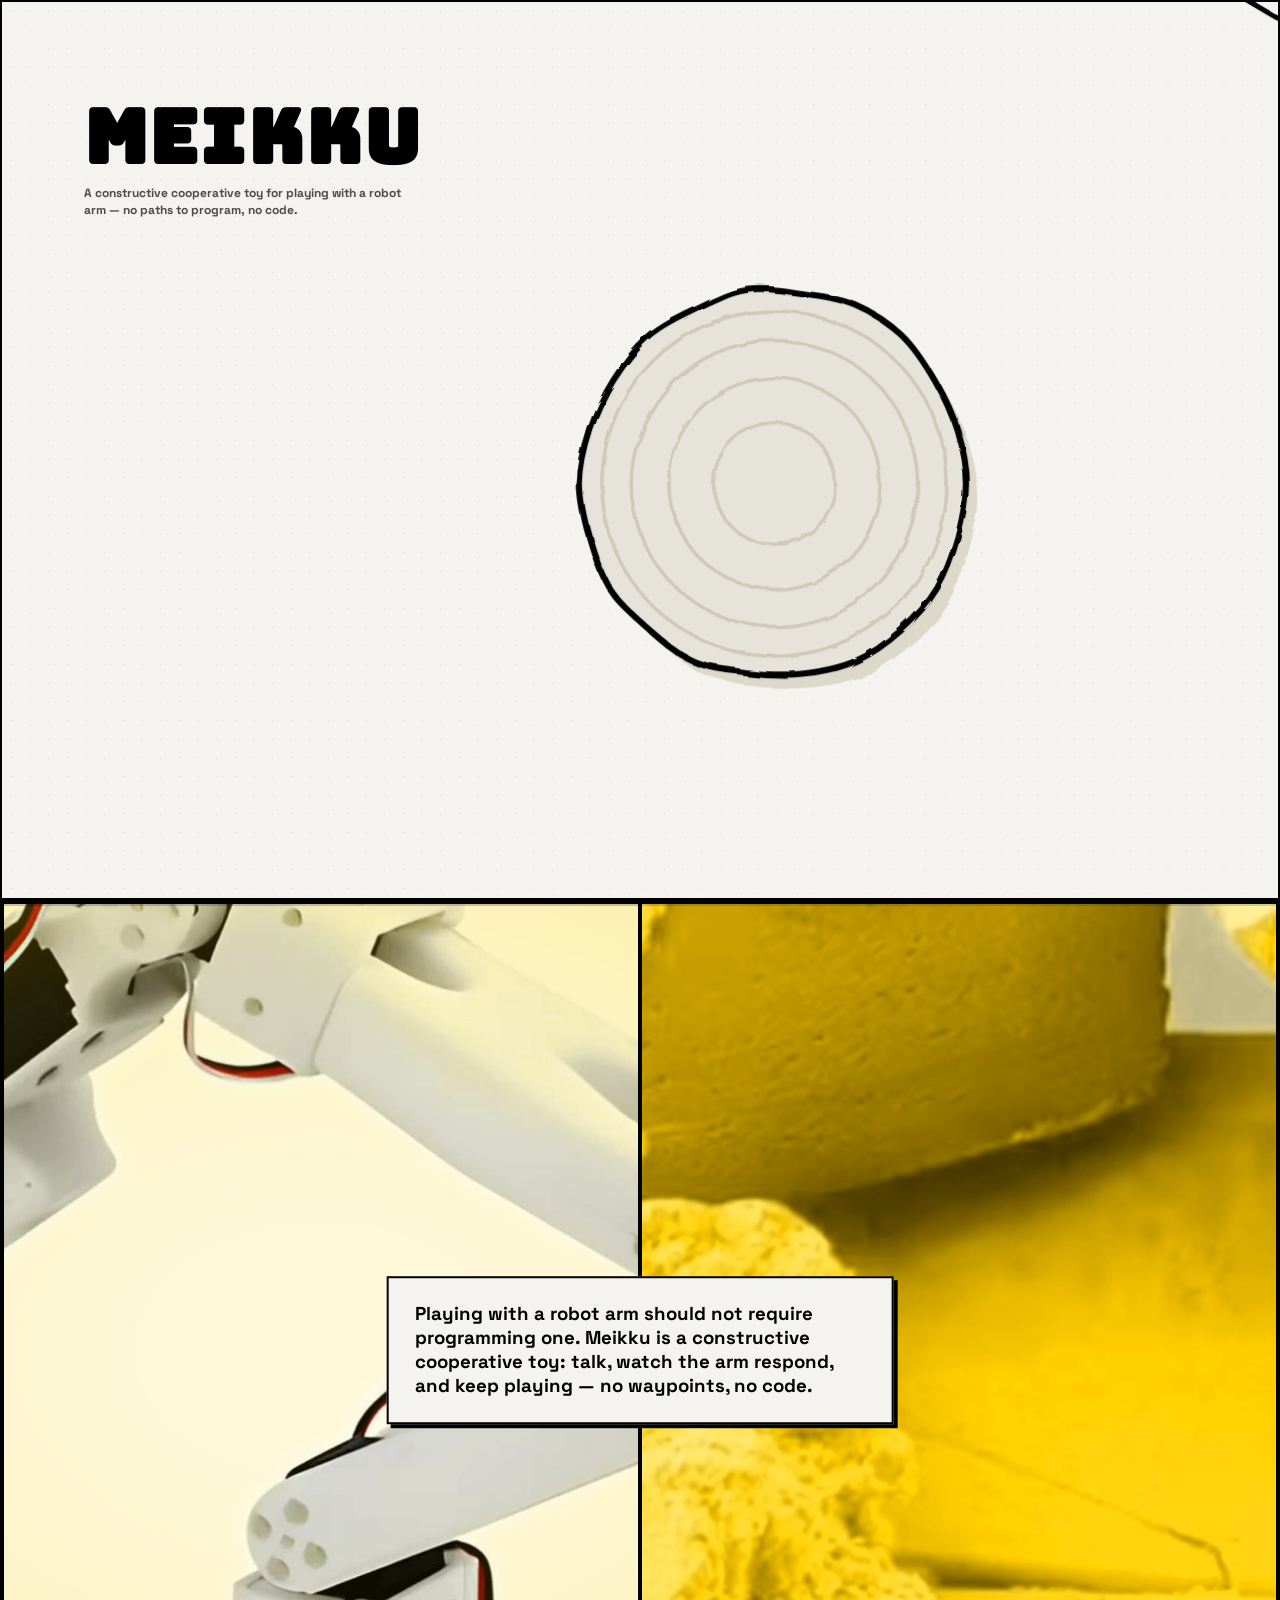
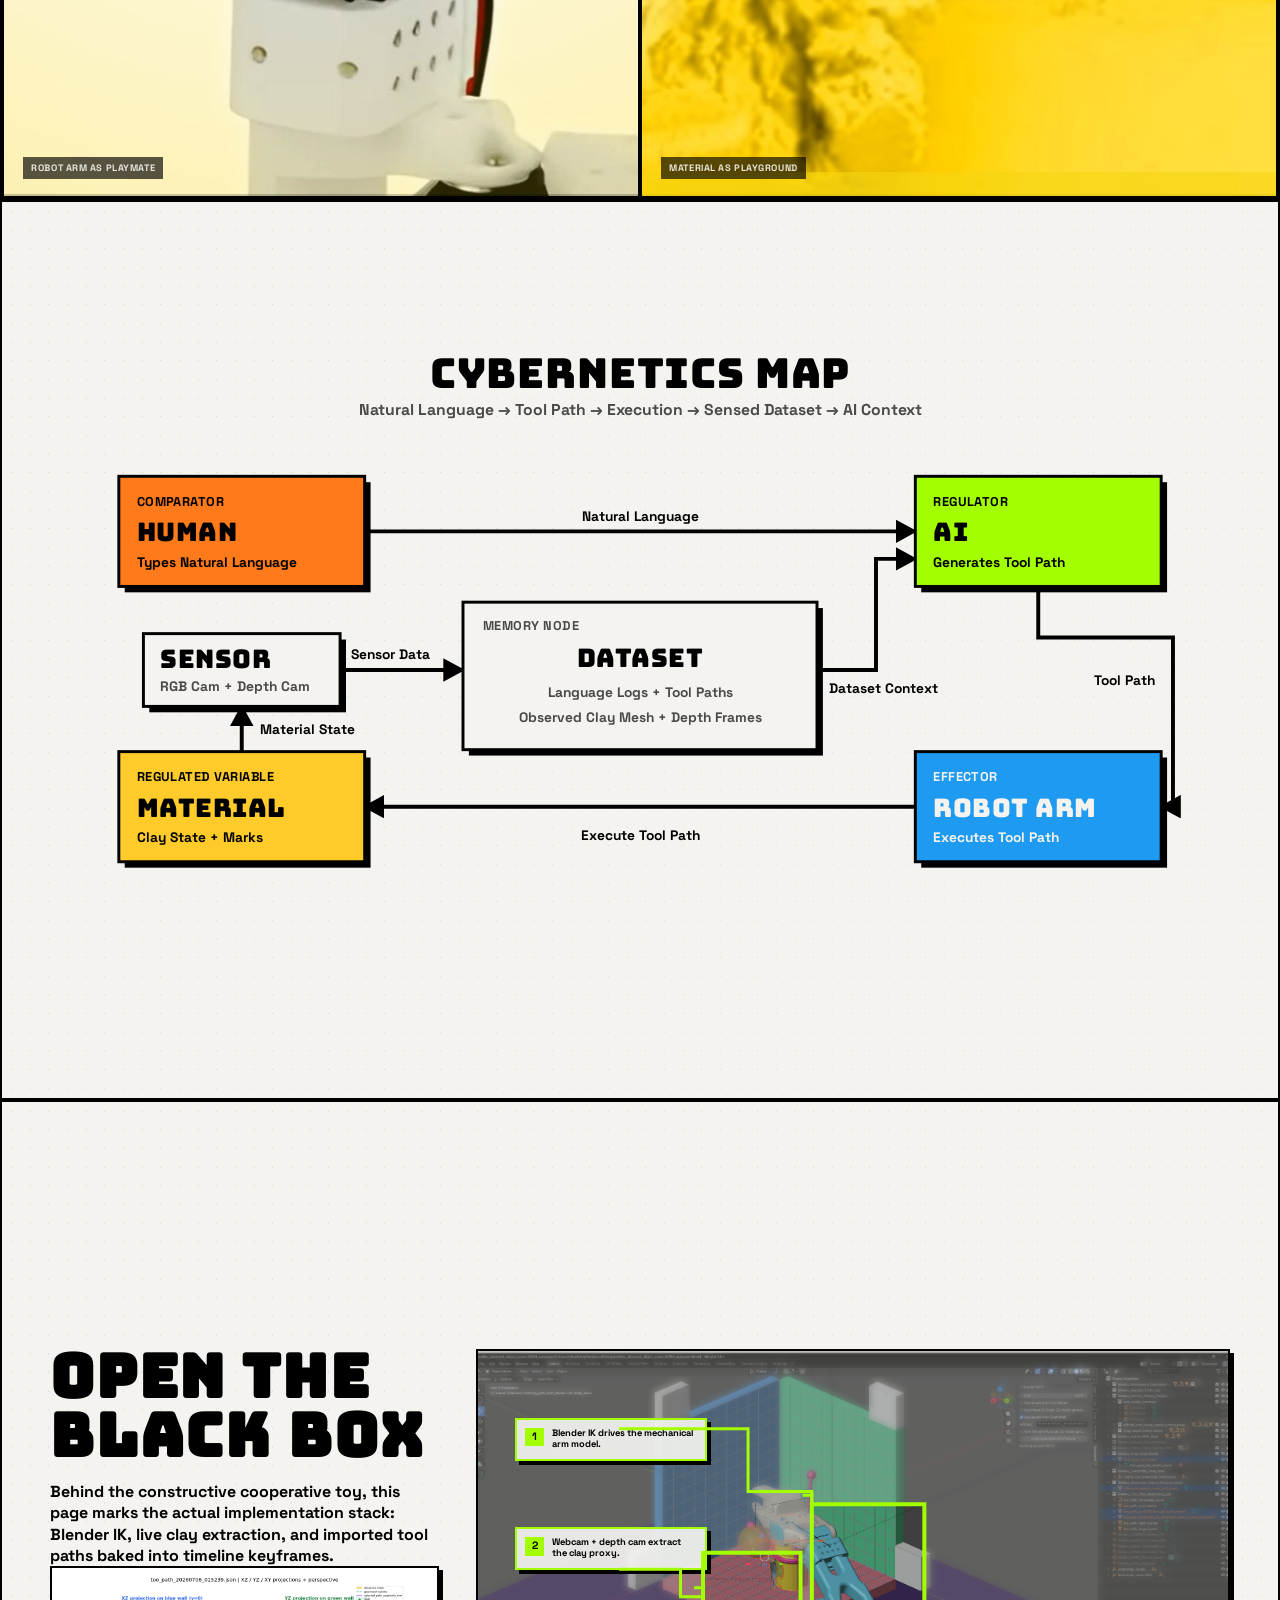
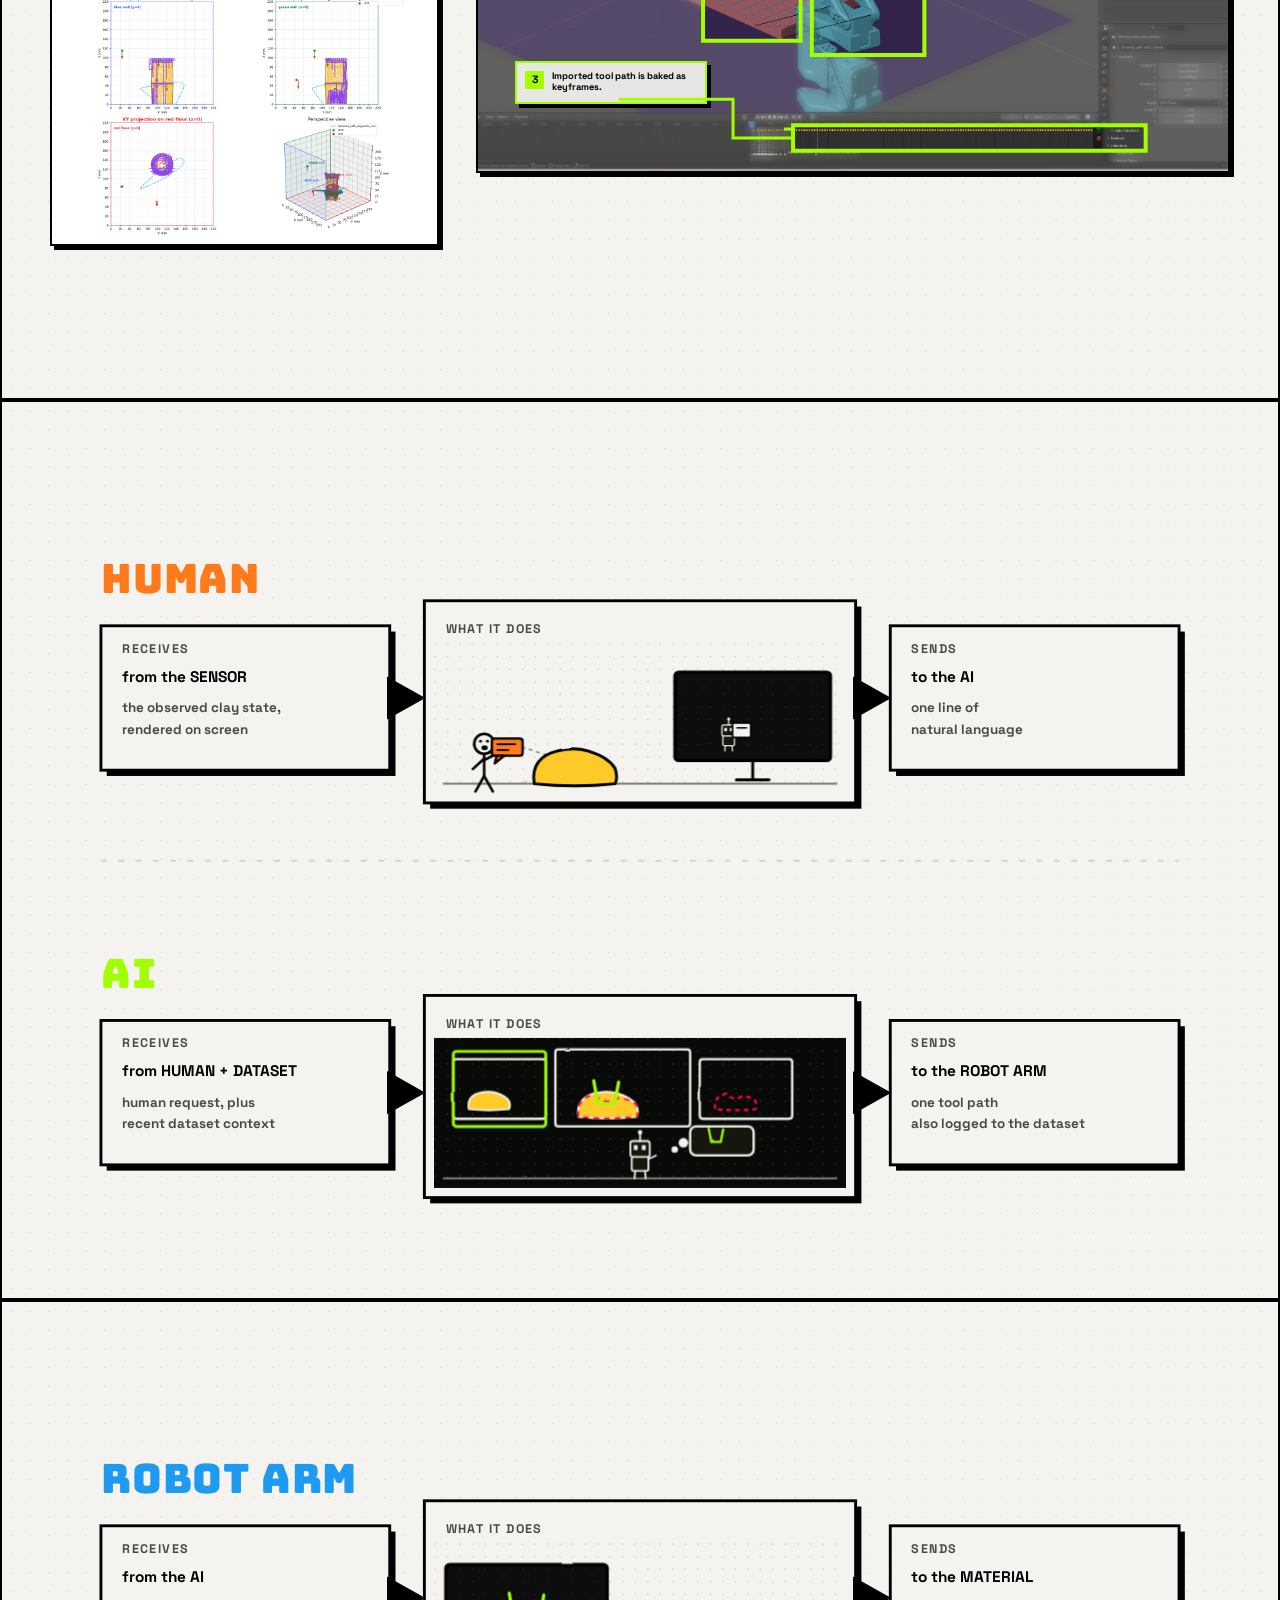
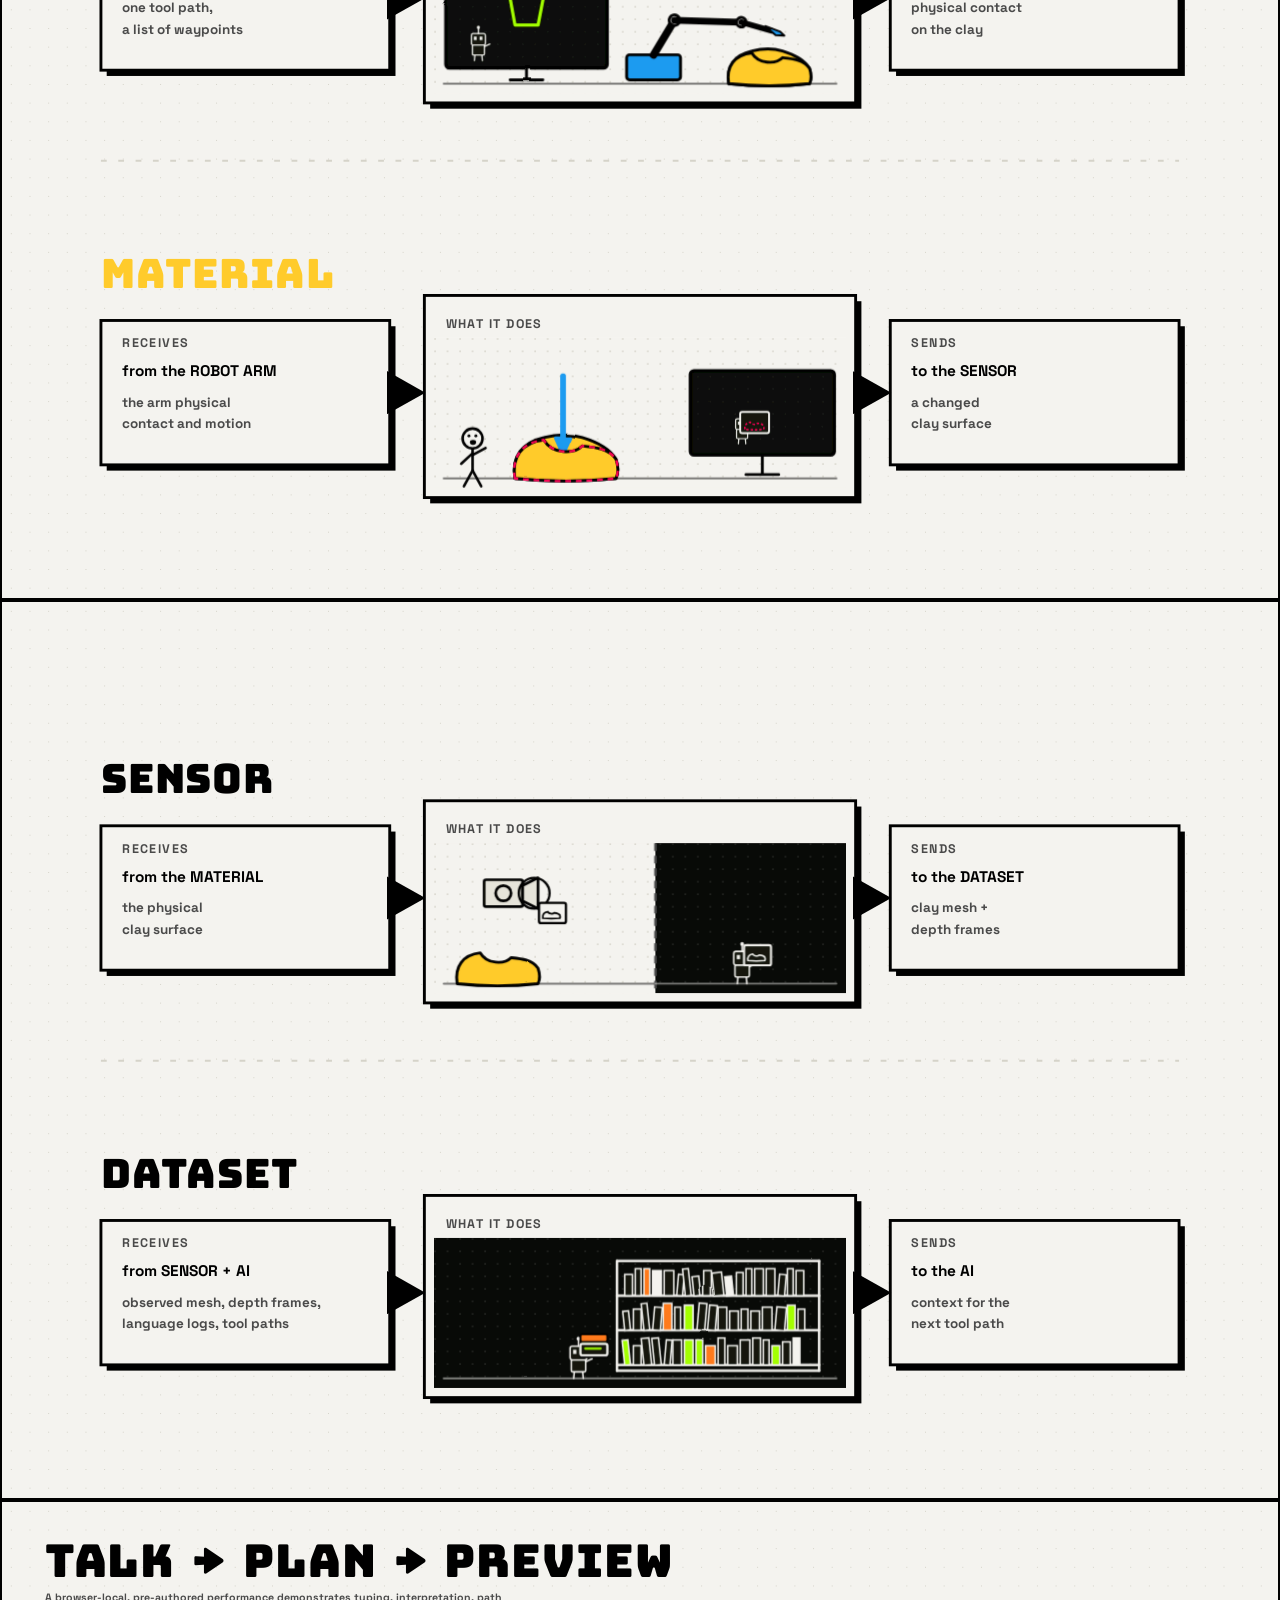
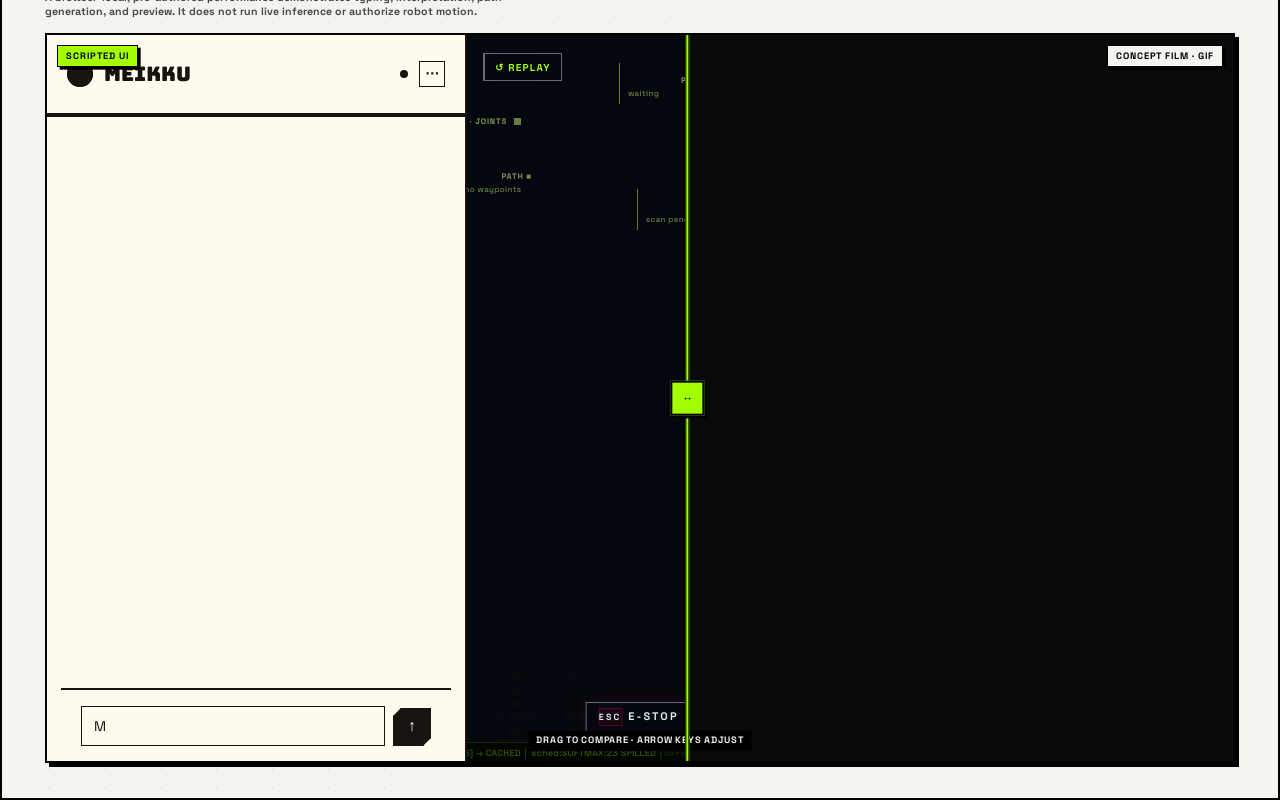
==== commit 4b6c0d24: "Remove scripted preset labels" ====
--- a/meikku_storyboard_cybernetics_outline_animated.html
+++ b/meikku_storyboard_cybernetics_outline_animated.html
@@ -735,22 +735,10 @@
 
     .scada-review-copy {
       display: grid;
-      grid-template-columns: auto 1fr;
-      gap: 10px 24px;
+      grid-template-columns: 1fr;
+      gap: 10px;
       align-items: end;
       min-width: 0;
-    }
-
-    .scada-review-copy span {
-      align-self: center;
-      padding: 8px 10px 6px;
-      background: var(--meikku-ink);
-      color: var(--meikku-lime);
-      font-size: var(--text-small);
-      font-weight: 900;
-      letter-spacing: 0.12em;
-      line-height: 1;
-      text-transform: uppercase;
     }
 
     .scada-review-copy h2 {
@@ -763,7 +751,7 @@
     }
 
     .scada-review-copy p {
-      grid-column: 2;
+      grid-column: 1;
       margin: 0;
       max-width: 760px;
       color: var(--meikku-slate);
@@ -1208,8 +1196,7 @@
   .locator-loop { margin-top: 22rem; }
 
   .scada-review-board { gap: 20rem; padding: 56rem 64rem 52rem; }
-  .scada-review-copy { gap: 10rem 24rem; }
-  .scada-review-copy span { padding: 8rem 10rem 6rem; }
+  .scada-review-copy { gap: 10rem; }
   .scada-review-copy h2 { font-size: var(--text-scada-heading); }
   .scada-review-copy p { max-width: 760rem; }
   .scada-review-frame { box-shadow: 6rem 6rem 0 var(--meikku-ink); }
@@ -1844,7 +1831,6 @@
 
     <section id="frame-08" class="board scada-review-board" aria-label="Frame 08 scripted SCADA preset demonstration">
       <div class="scada-review-copy">
-        <span>Scripted preset · no live servers</span>
         <h2>TALK → PLAN → PREVIEW</h2>
         <p>A browser-local, pre-authored performance demonstrates typing, interpretation, path generation, and preview. It does not run live inference or authorize robot motion.</p>
       </div>
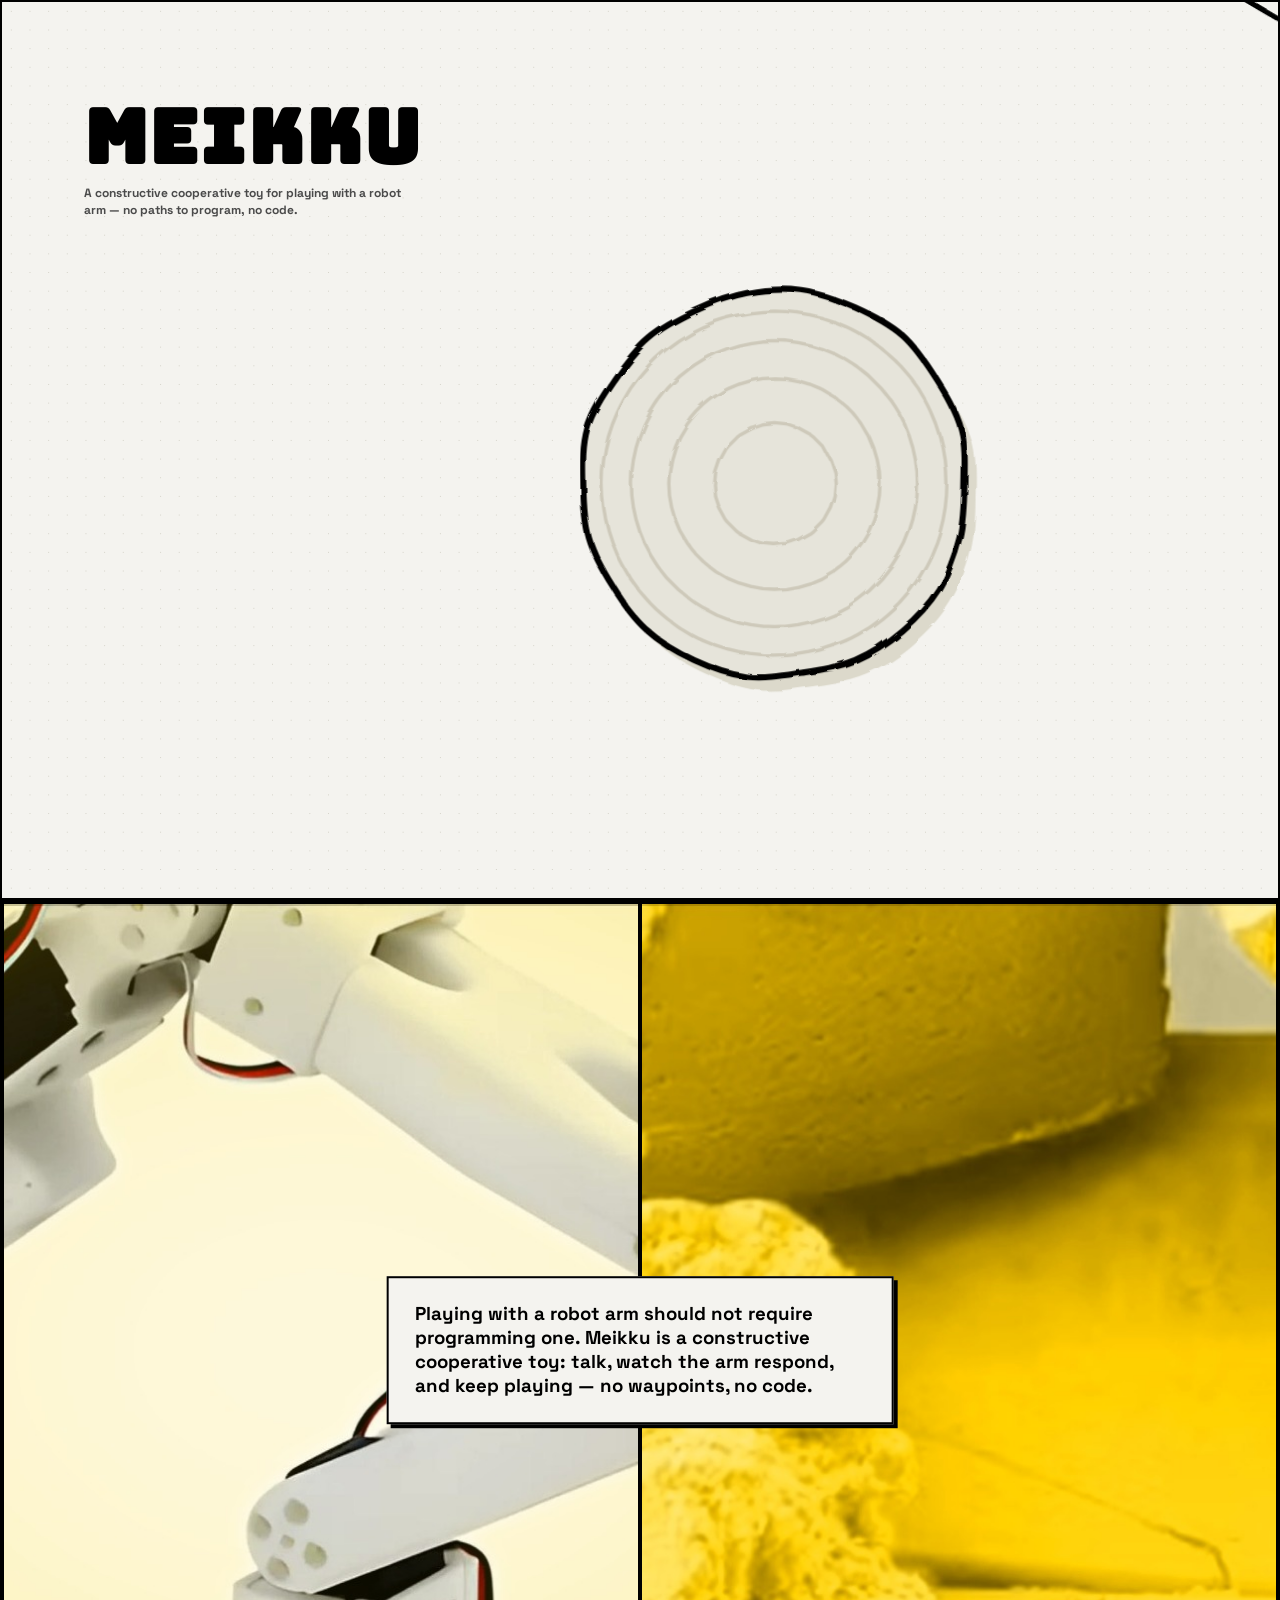
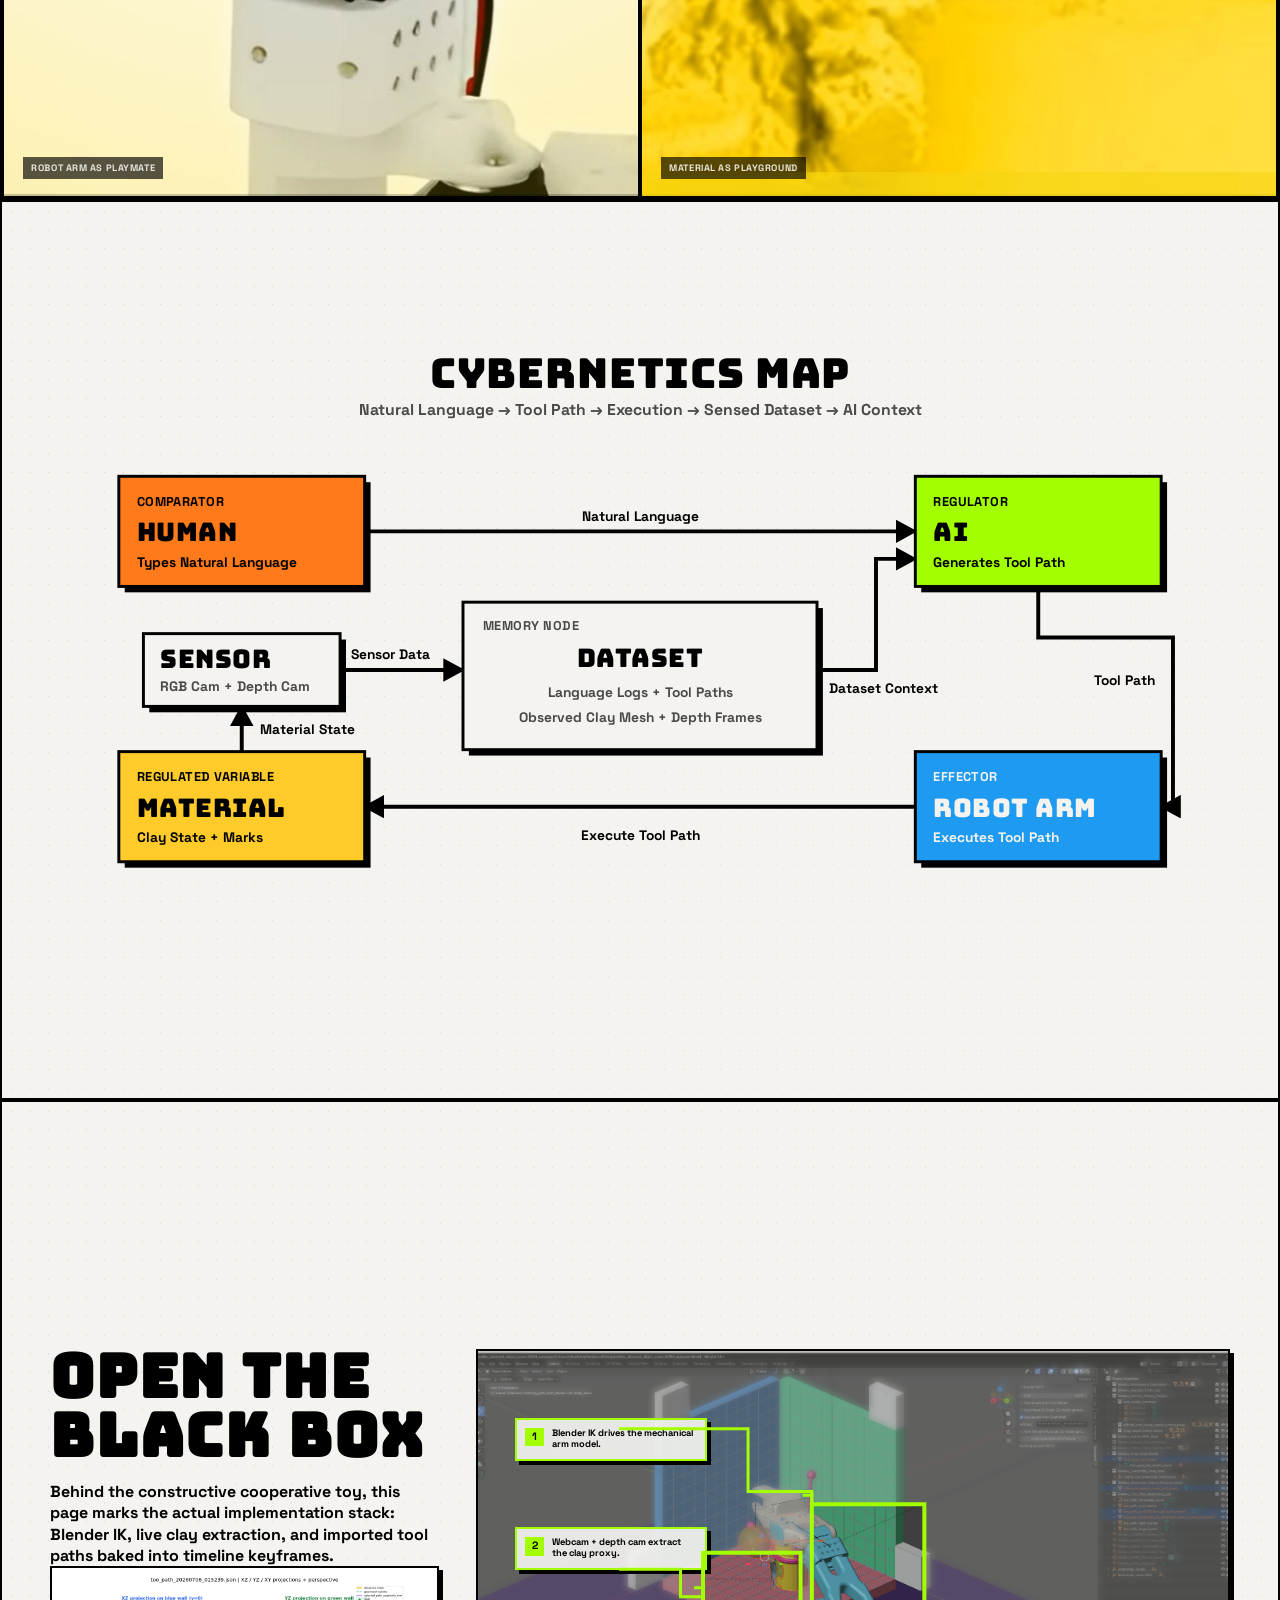
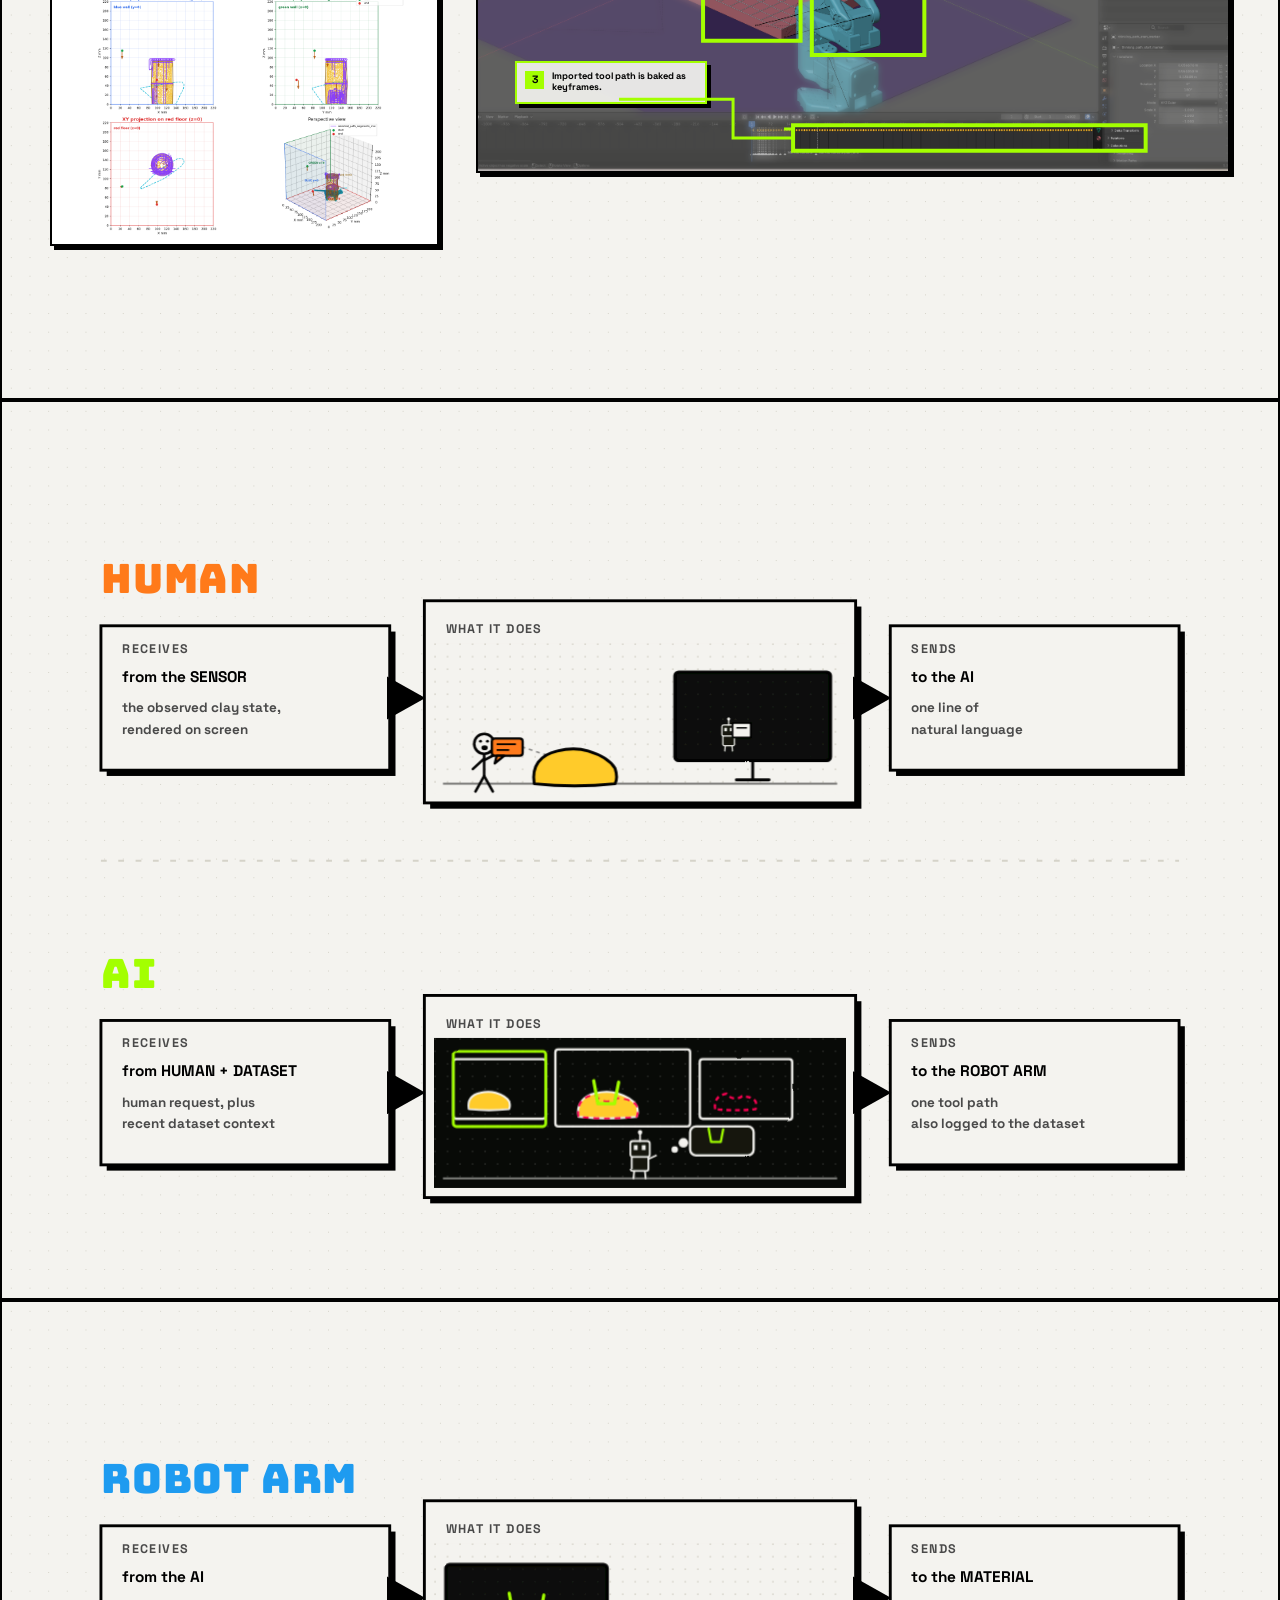
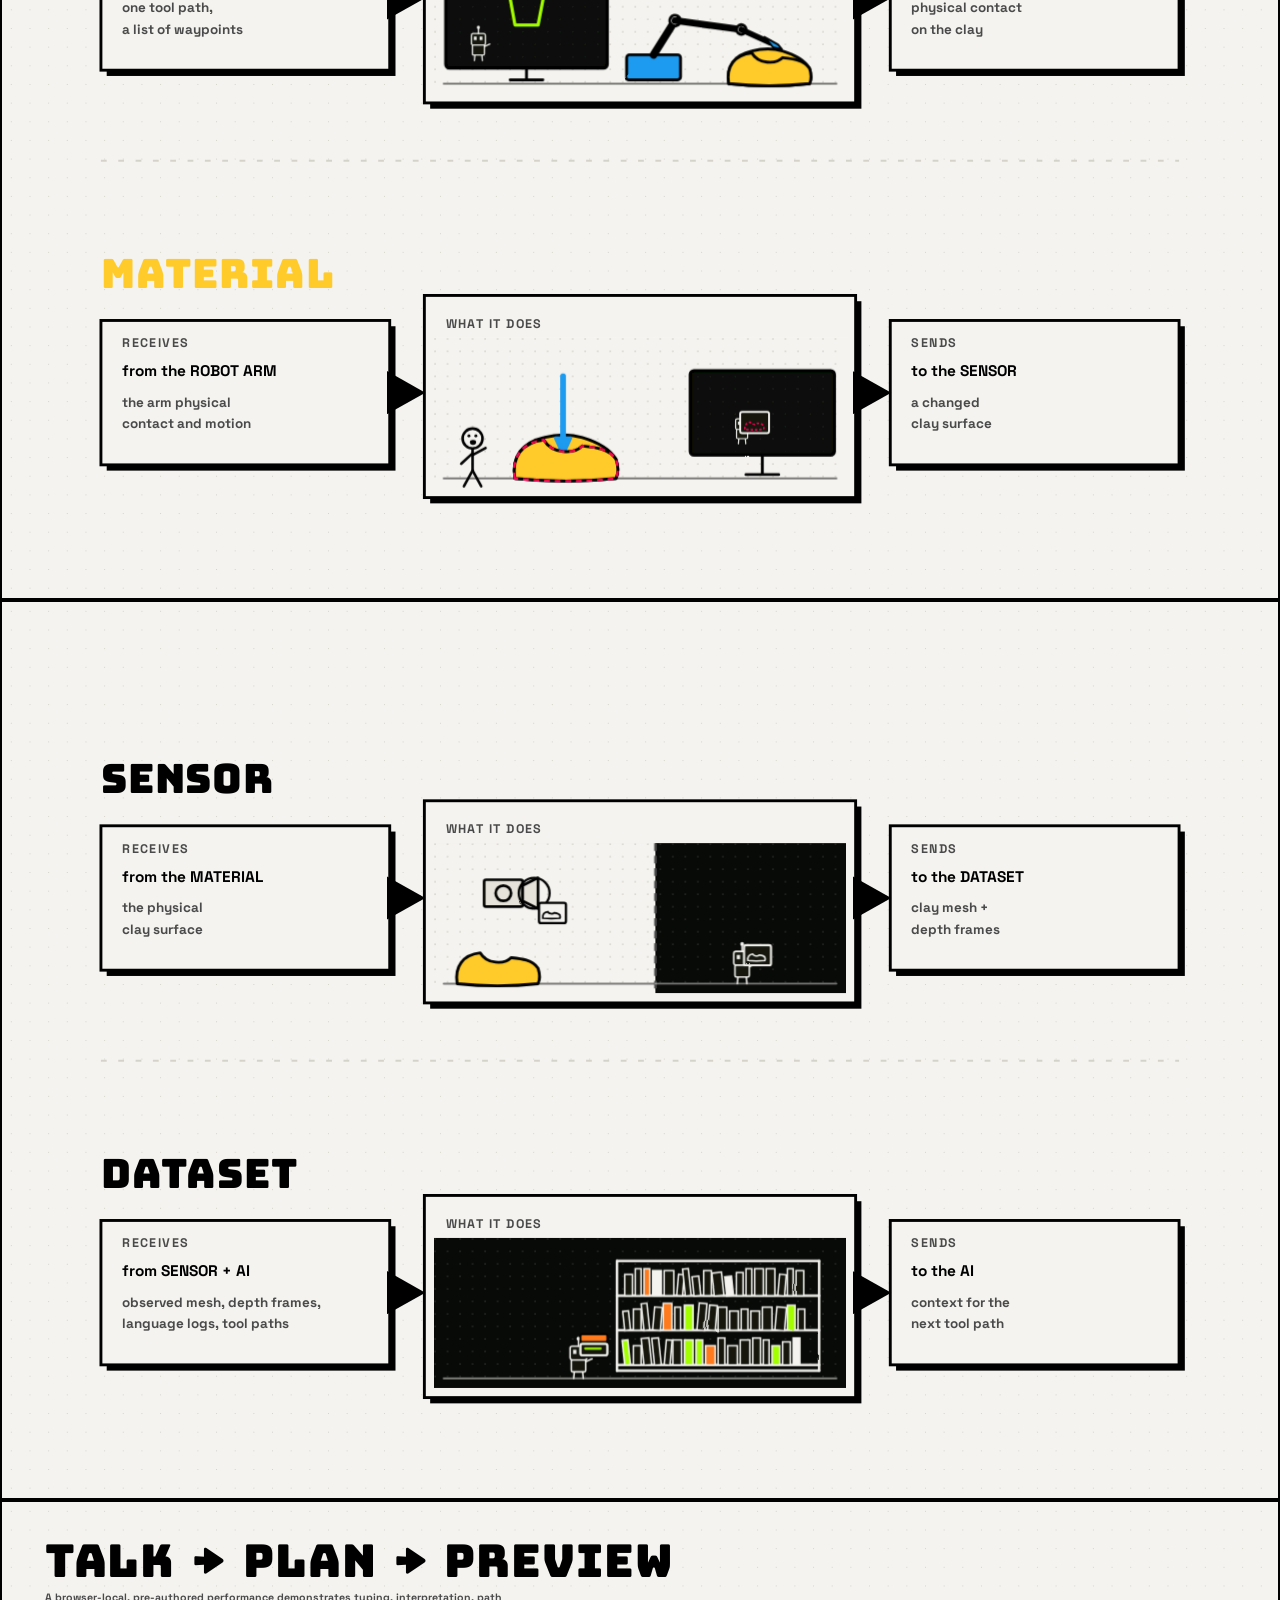
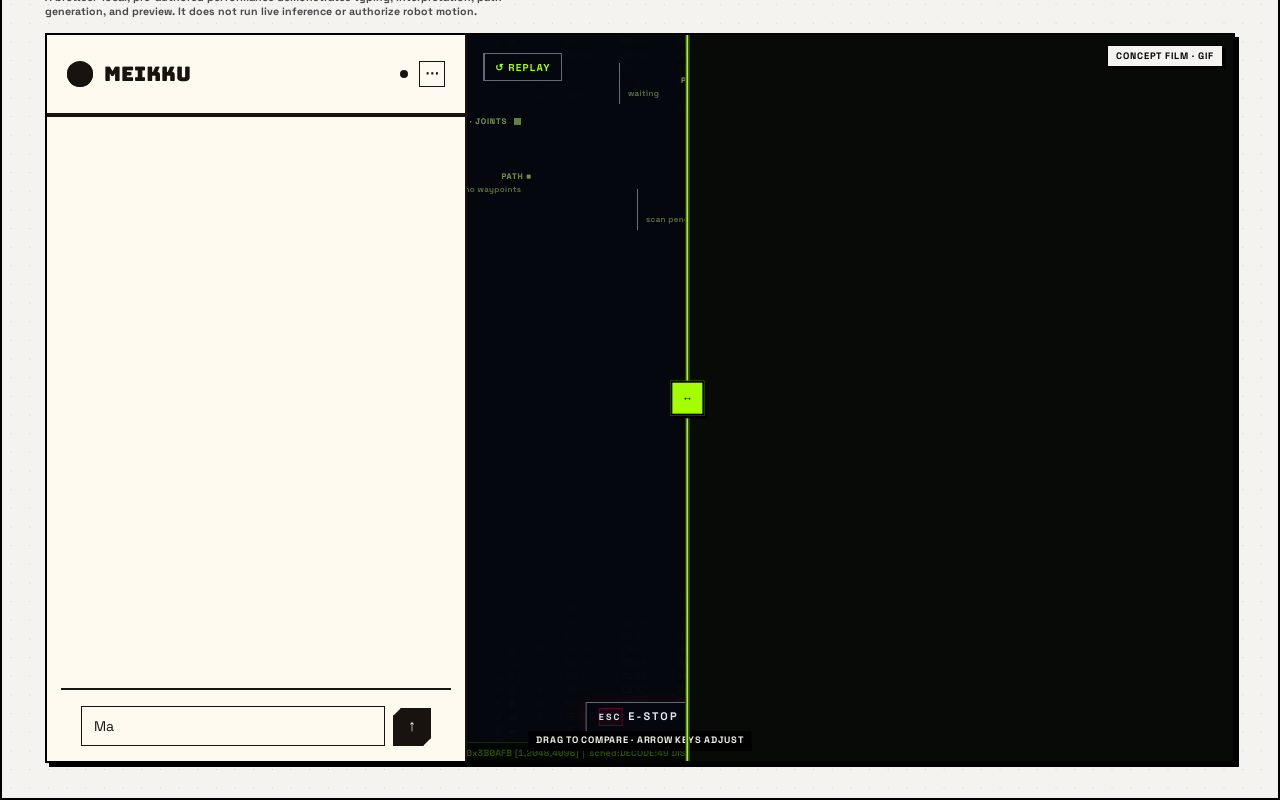
==== commit e93b85e7: "Remove scripted UI comparison label" ====
--- a/meikku_storyboard_cybernetics_outline_animated.html
+++ b/meikku_storyboard_cybernetics_outline_animated.html
@@ -812,11 +812,6 @@
       pointer-events: none;
     }
 
-    .scada-compare-label-live {
-      left: 16px;
-      background: var(--meikku-lime);
-    }
-
     .scada-compare-label-recorded { right: 16px; }
 
     .scada-compare-handle {
@@ -965,7 +960,6 @@
       }
       .scada-review-frame { min-height: 620px; }
       .scada-compare-label { top: 12px; padding: 8px; }
-      .scada-compare-label-live { left: 12px; }
       .scada-compare-label-recorded { right: 12px; }
       .scada-compare-grip { width: 44px; height: 44px; }
       .scada-compare-hint { display: none; }
@@ -1201,7 +1195,6 @@
   .scada-review-copy p { max-width: 760rem; }
   .scada-review-frame { box-shadow: 6rem 6rem 0 var(--meikku-ink); }
   .scada-compare-label { top: 16rem; padding: 8rem 12rem; border-width: 2rem; box-shadow: 4rem 4rem 0 var(--meikku-ink); }
-  .scada-compare-label-live { left: 16rem; }
   .scada-compare-label-recorded { right: 16rem; }
   .scada-compare-handle { width: 52rem; }
   .scada-compare-handle::before { width: 4rem; border-left-width: 2rem; border-right-width: 2rem; }
@@ -1841,7 +1834,6 @@
         </div>
         <div class="scada-compare-layer scada-compare-interface">
           <iframe src="scada-ui-mockup.html?review=1&amp;presetDemo=1" title="Scripted SCADA typing, path-generation, and preview demonstration" loading="lazy"></iframe>
-          <span class="scada-compare-label scada-compare-label-live">Scripted UI</span>
         </div>
         <button class="scada-compare-handle" type="button" role="slider" aria-label="Change the visible ratio between the scripted UI and concept-film GIF" aria-valuemin="8" aria-valuemax="92" aria-valuenow="54" aria-valuetext="54 percent scripted UI, 46 percent concept film">
           <span class="scada-compare-grip" aria-hidden="true">↔</span>
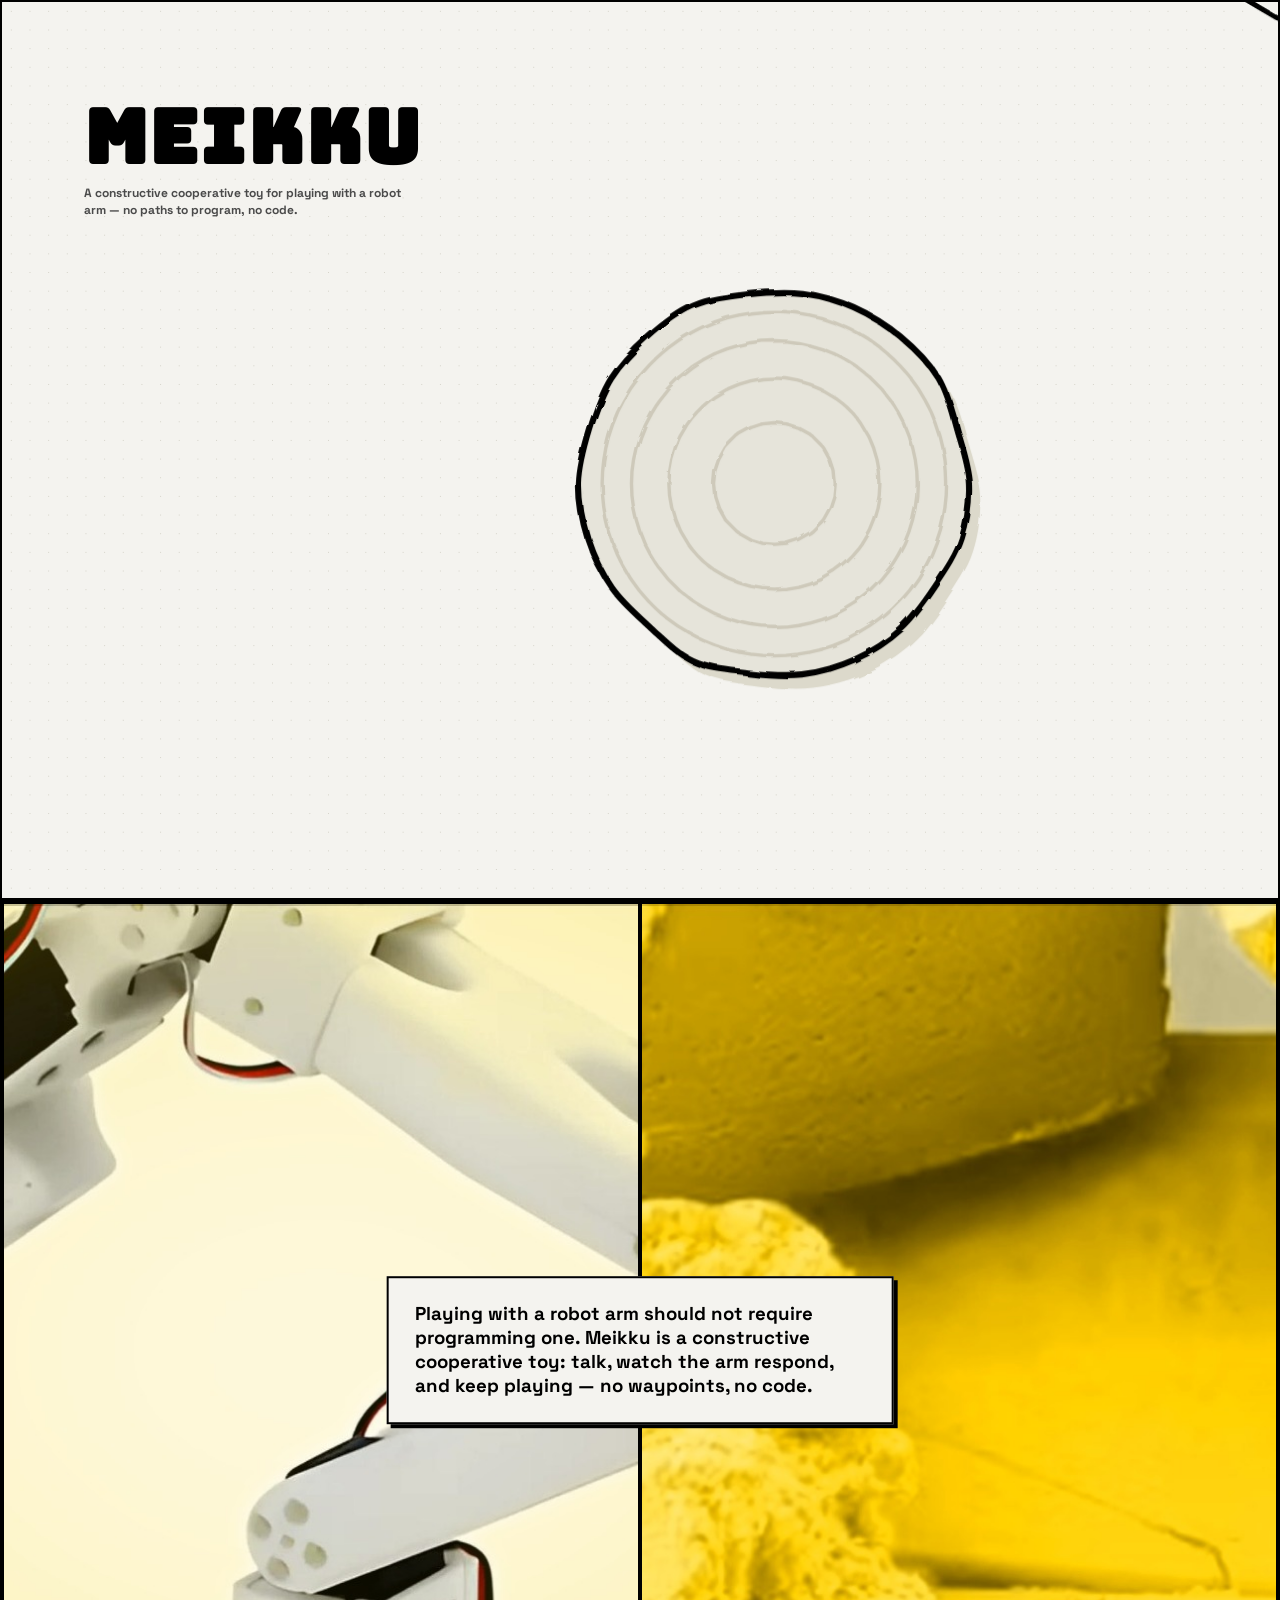
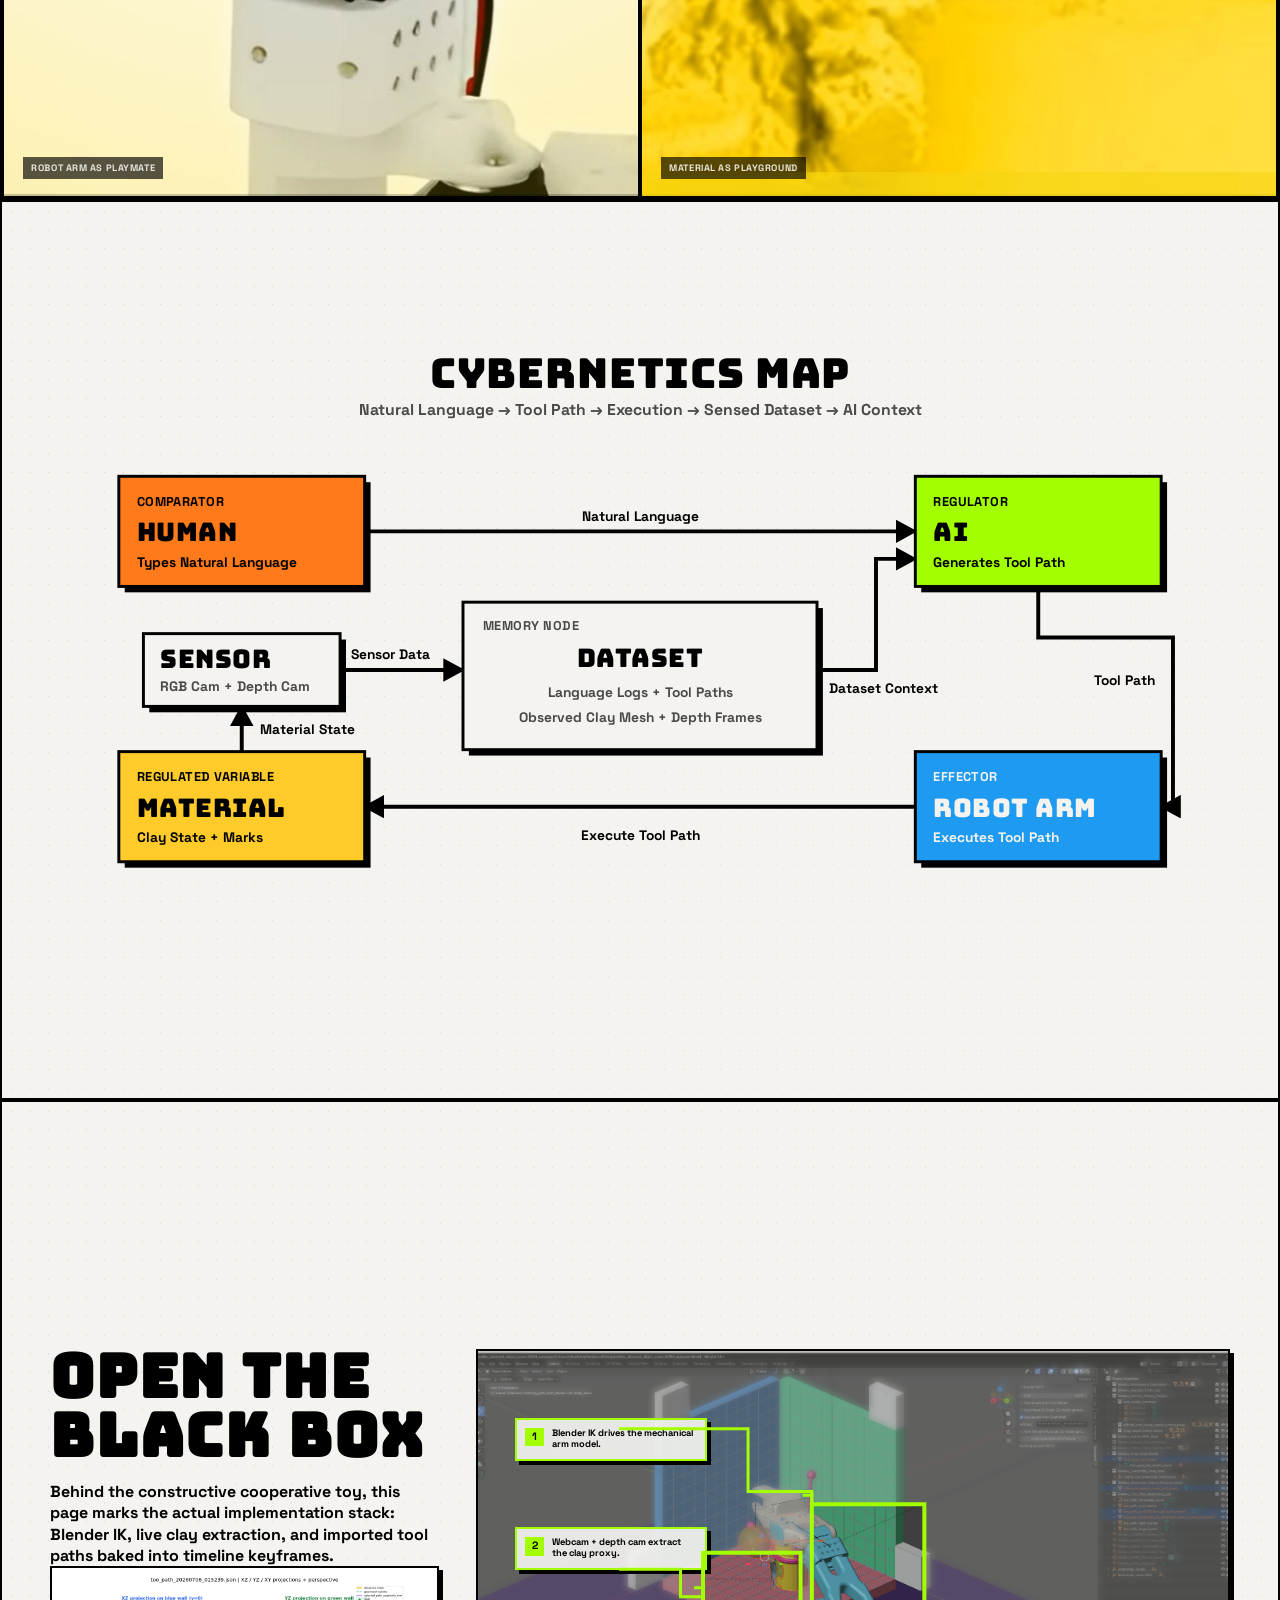
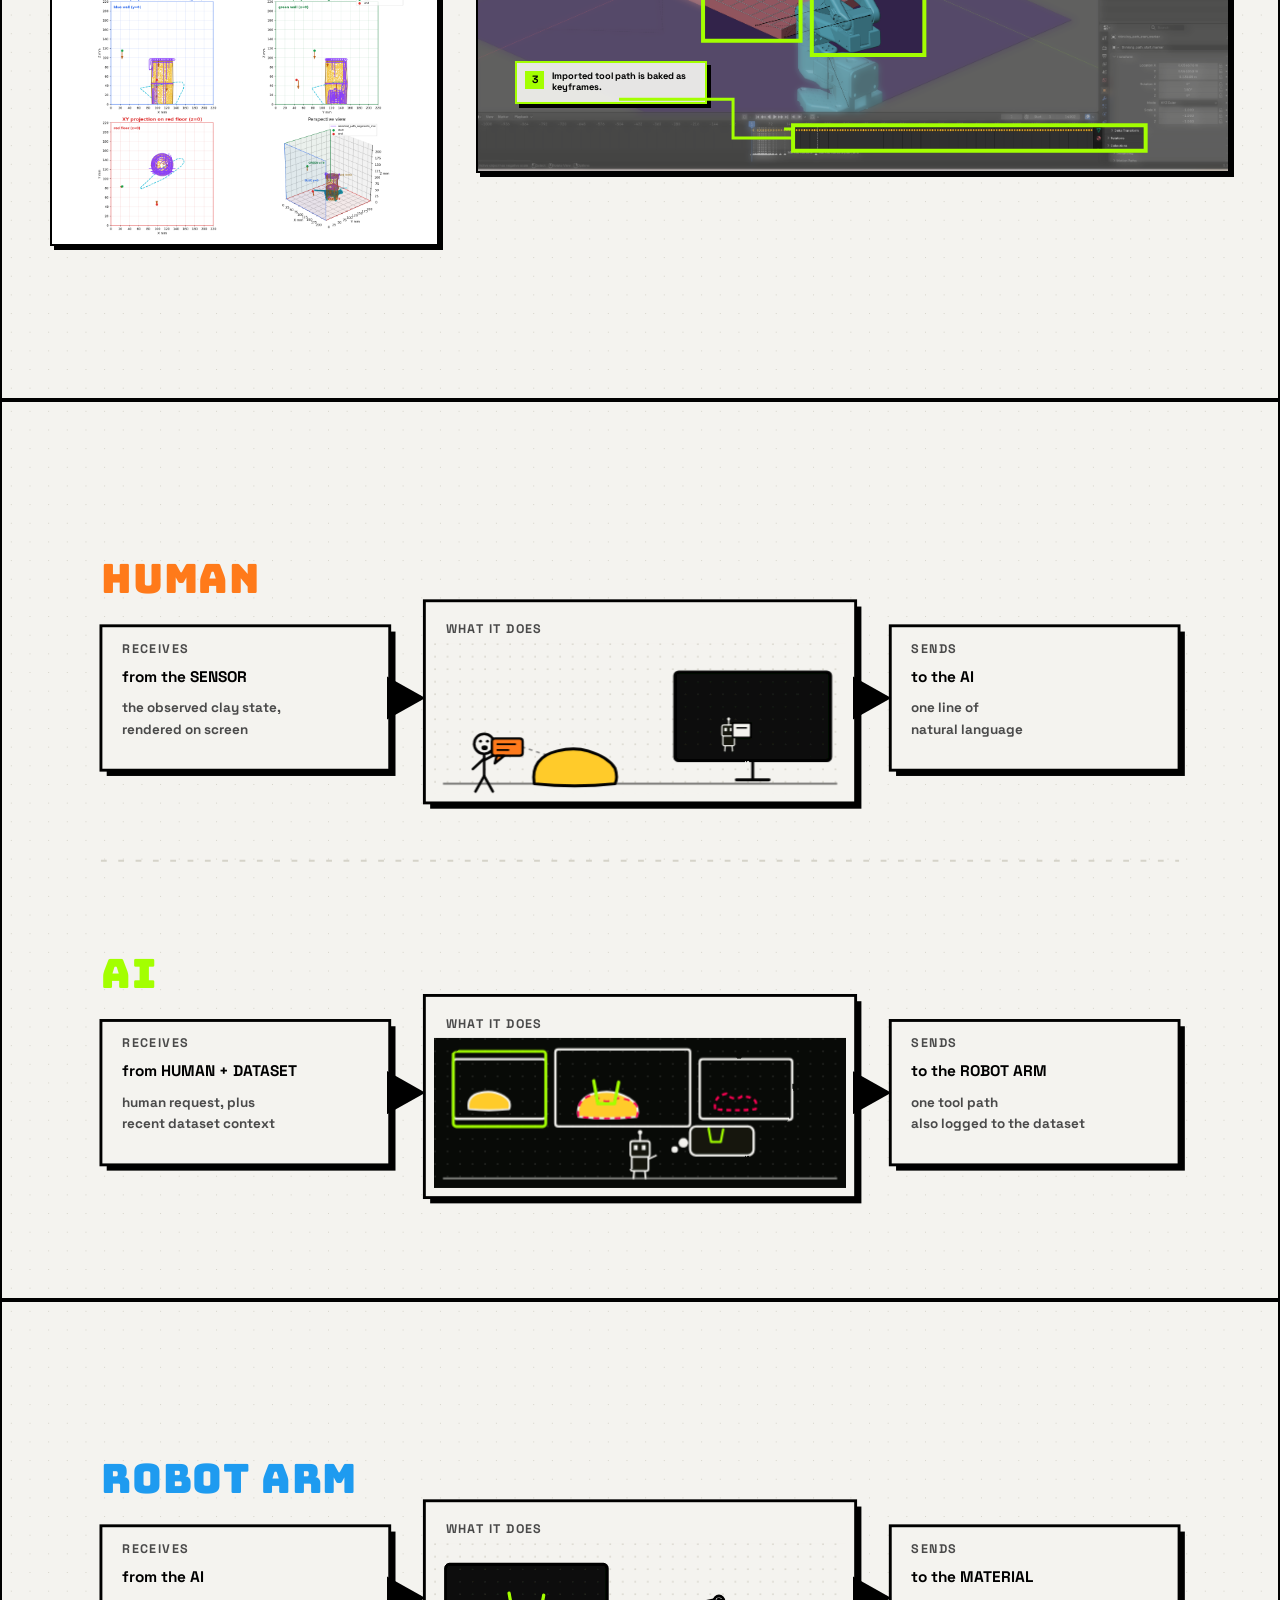
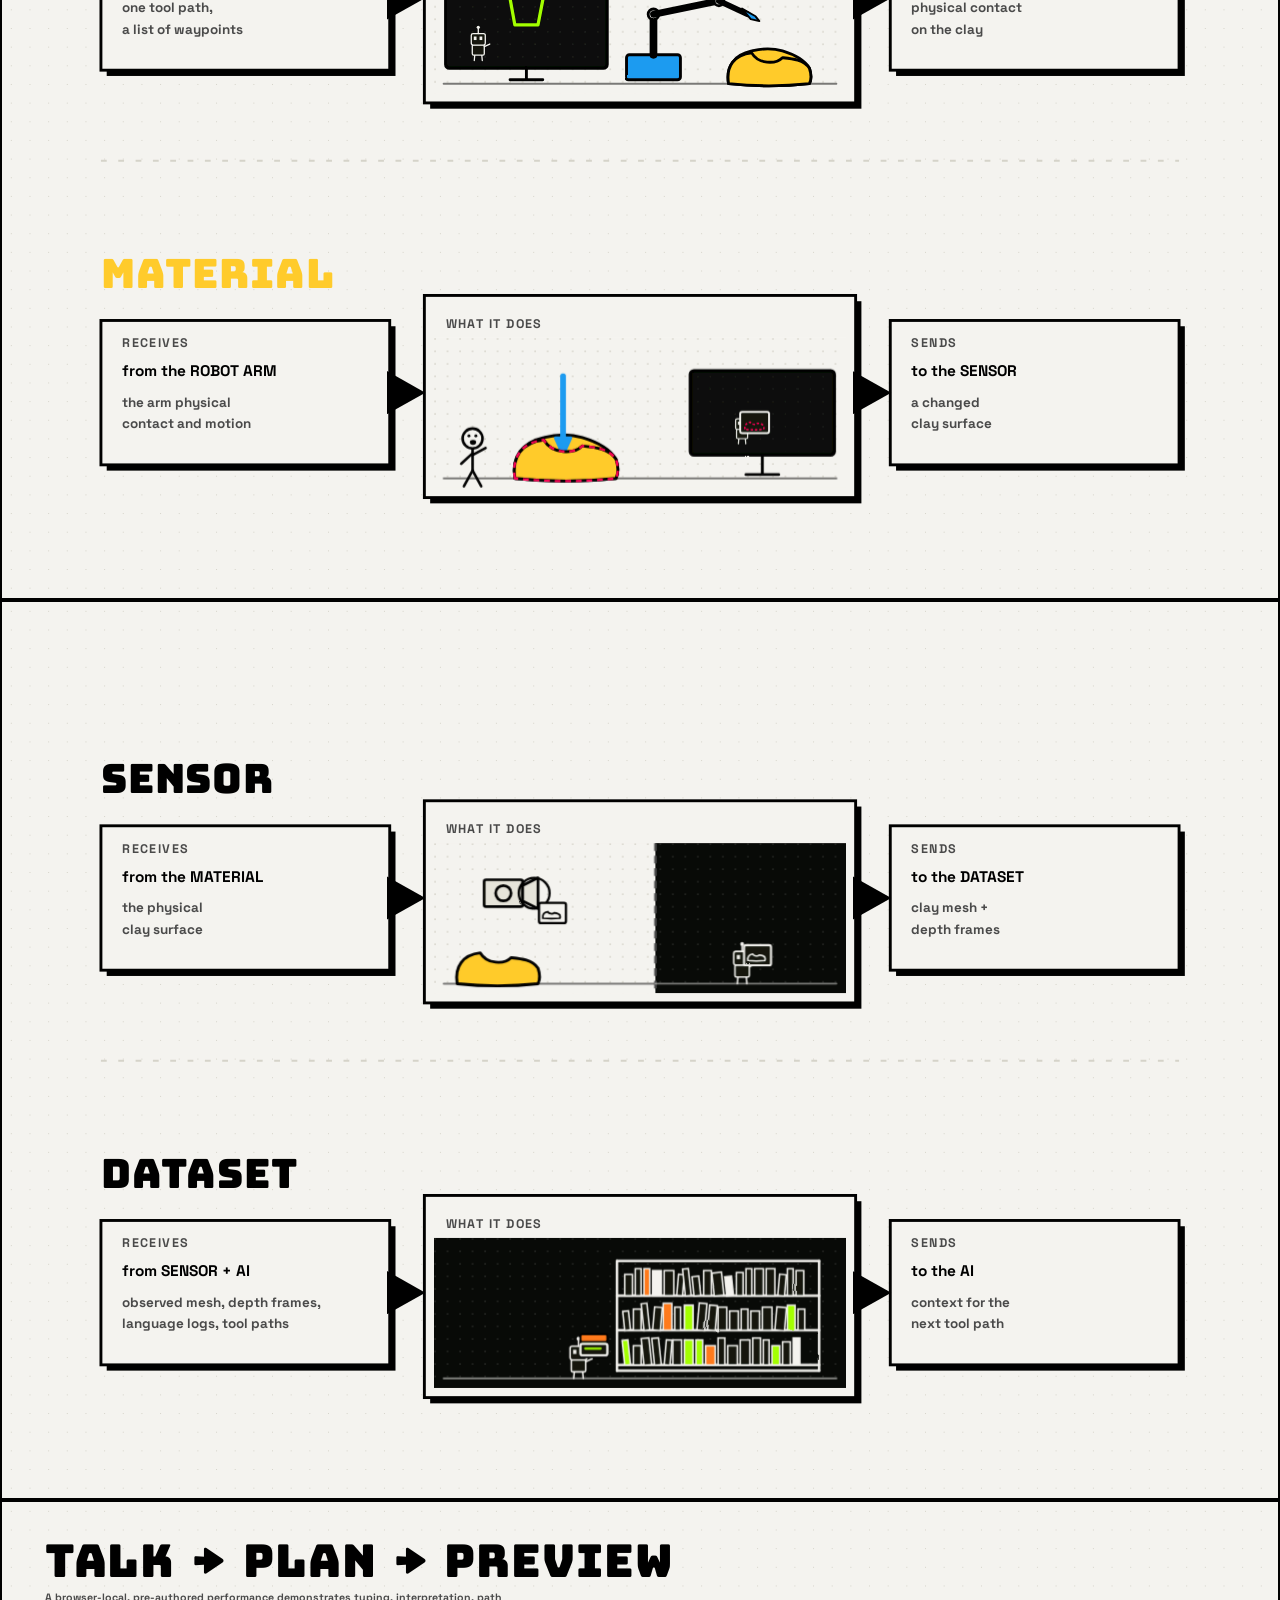
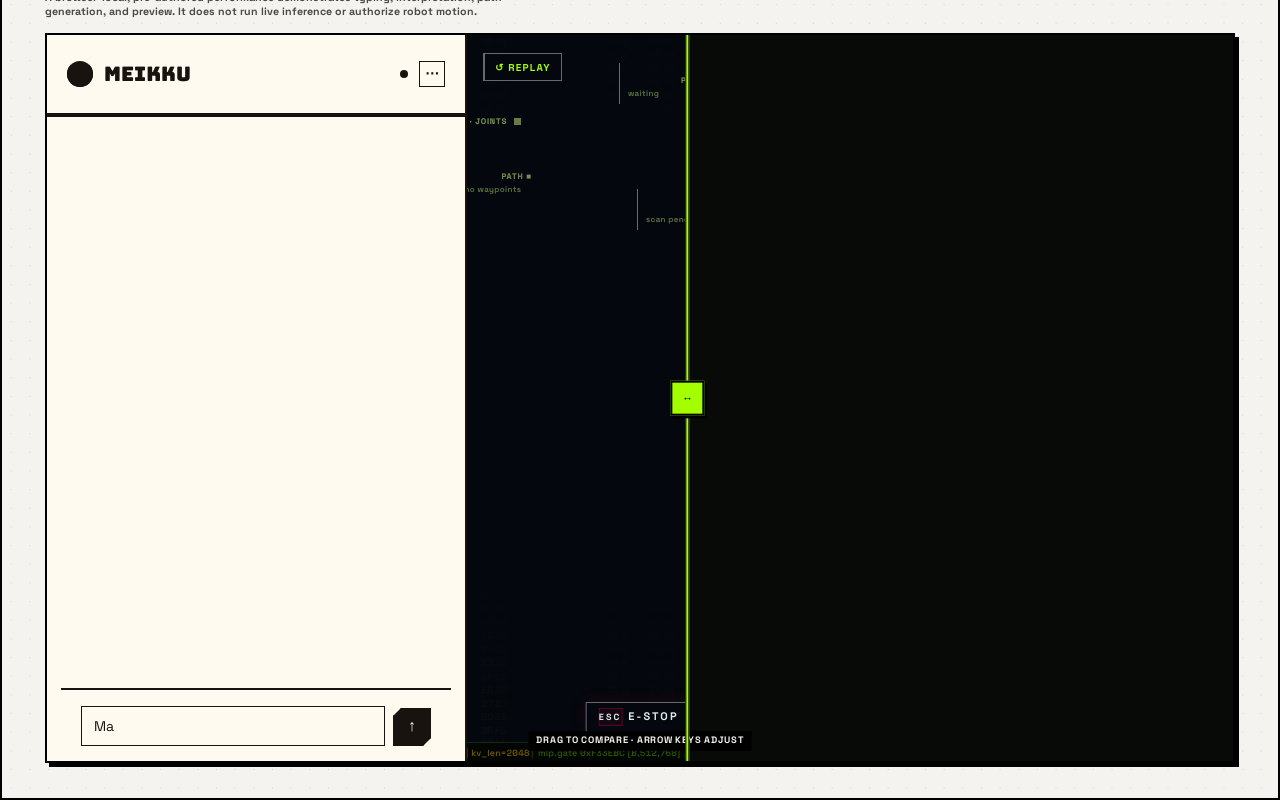
==== commit c1010fc3: "Remove concept film comparison tag" ====
--- a/meikku_storyboard_cybernetics_outline_animated.html
+++ b/meikku_storyboard_cybernetics_outline_animated.html
@@ -795,25 +795,6 @@
       clip-path: inset(0 calc(100% - var(--compare-split, 54%)) 0 0);
     }
 
-    .scada-compare-label {
-      position: absolute;
-      top: 16px;
-      z-index: 3;
-      padding: 8px 12px;
-      border: 2px solid var(--meikku-ink);
-      background: var(--meikku-paper);
-      color: var(--meikku-ink);
-      font-size: var(--text-small);
-      font-weight: 900;
-      letter-spacing: 0.1em;
-      line-height: 1;
-      text-transform: uppercase;
-      box-shadow: 4px 4px 0 var(--meikku-ink);
-      pointer-events: none;
-    }
-
-    .scada-compare-label-recorded { right: 16px; }
-
     .scada-compare-handle {
       position: absolute;
       top: 0;
@@ -959,8 +940,6 @@
         font-size: var(--text-mobile-body);
       }
       .scada-review-frame { min-height: 620px; }
-      .scada-compare-label { top: 12px; padding: 8px; }
-      .scada-compare-label-recorded { right: 12px; }
       .scada-compare-grip { width: 44px; height: 44px; }
       .scada-compare-hint { display: none; }
       .statement-panel {
@@ -1194,8 +1173,6 @@
   .scada-review-copy h2 { font-size: var(--text-scada-heading); }
   .scada-review-copy p { max-width: 760rem; }
   .scada-review-frame { box-shadow: 6rem 6rem 0 var(--meikku-ink); }
-  .scada-compare-label { top: 16rem; padding: 8rem 12rem; border-width: 2rem; box-shadow: 4rem 4rem 0 var(--meikku-ink); }
-  .scada-compare-label-recorded { right: 16rem; }
   .scada-compare-handle { width: 52rem; }
   .scada-compare-handle::before { width: 4rem; border-left-width: 2rem; border-right-width: 2rem; }
   .scada-compare-grip { width: 52rem; height: 52rem; border-width: 3rem; box-shadow: 4rem 4rem 0 var(--meikku-ink); }
@@ -1830,7 +1807,6 @@
       <figure class="scada-review-frame scada-compare">
         <div class="scada-compare-layer scada-compare-recording">
           <img src="assets/storyboard/storyboard_human_robot_cooperation_compare.gif" alt="Concept-film animation of a person and robot arm working together on a clay surface, cropped to remove the source watermark." loading="lazy">
-          <span class="scada-compare-label scada-compare-label-recorded">Concept film · GIF</span>
         </div>
         <div class="scada-compare-layer scada-compare-interface">
           <iframe src="scada-ui-mockup.html?review=1&amp;presetDemo=1" title="Scripted SCADA typing, path-generation, and preview demonstration" loading="lazy"></iframe>
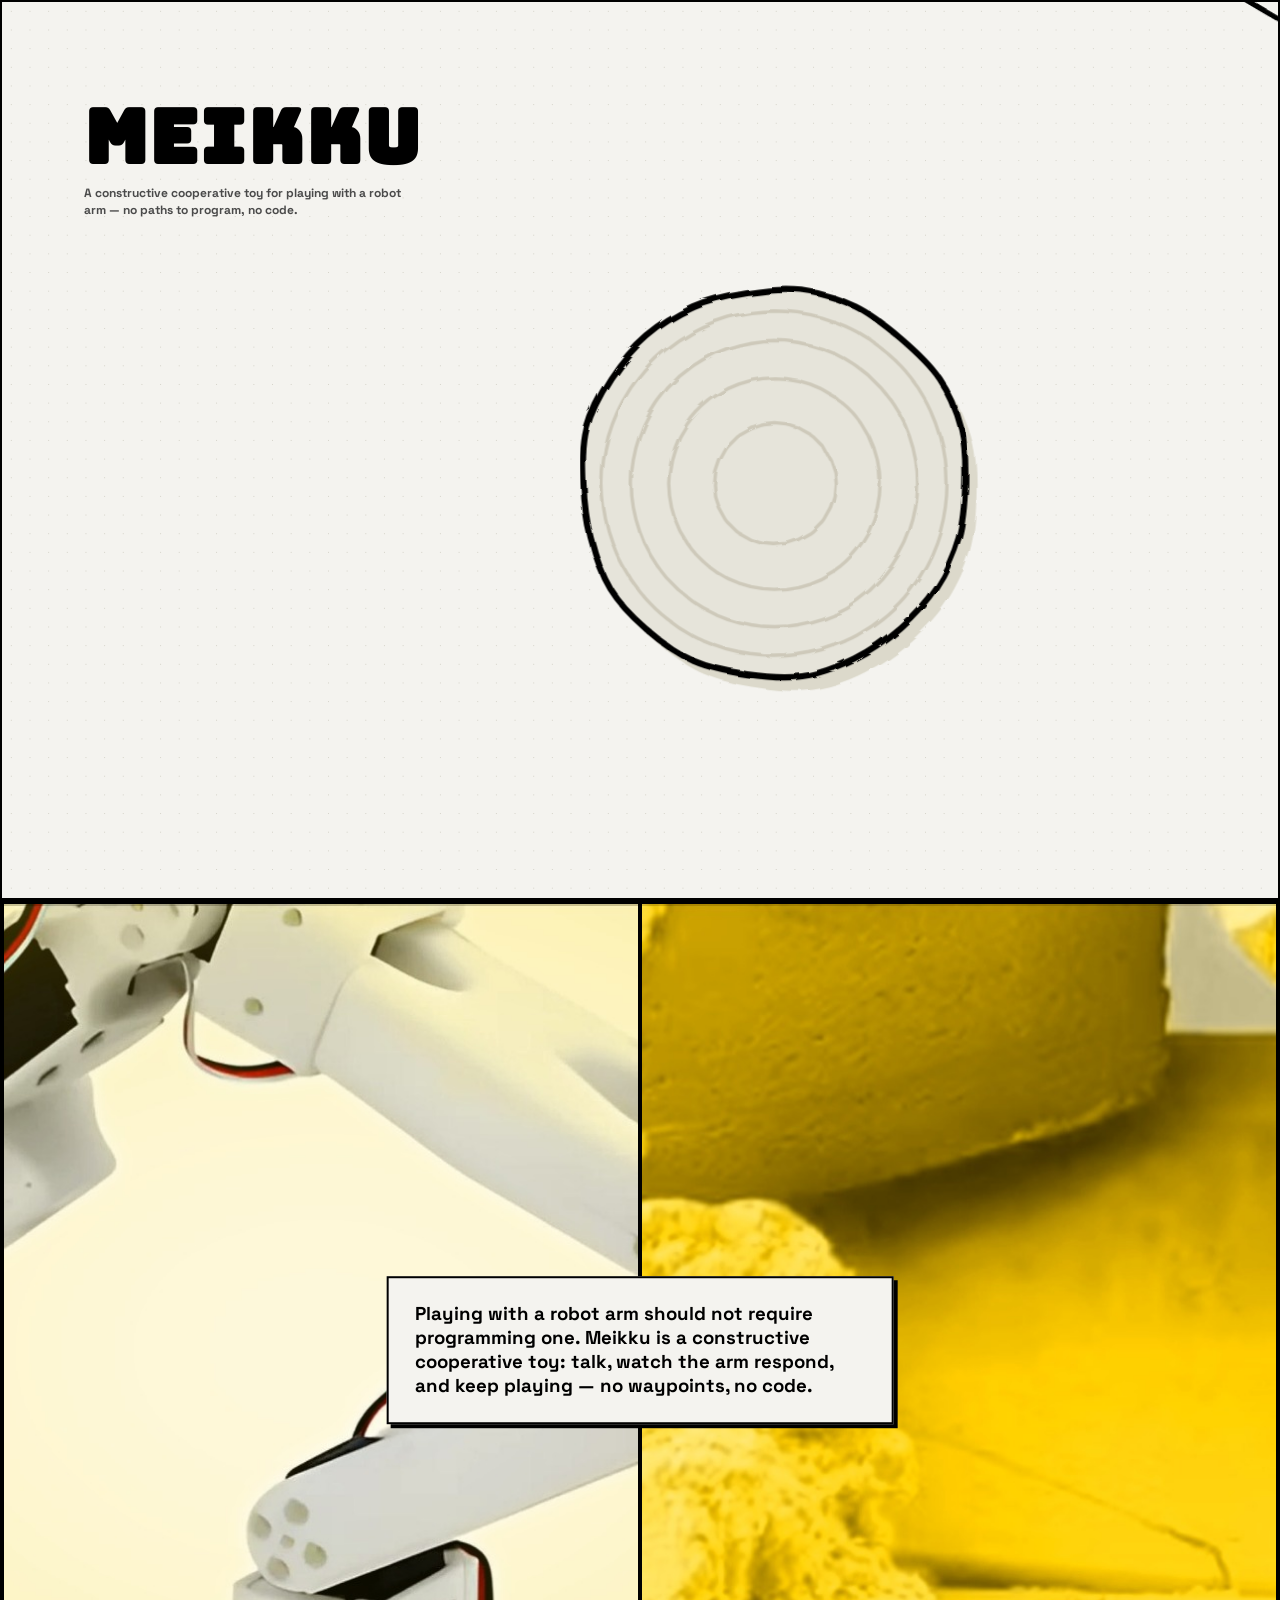
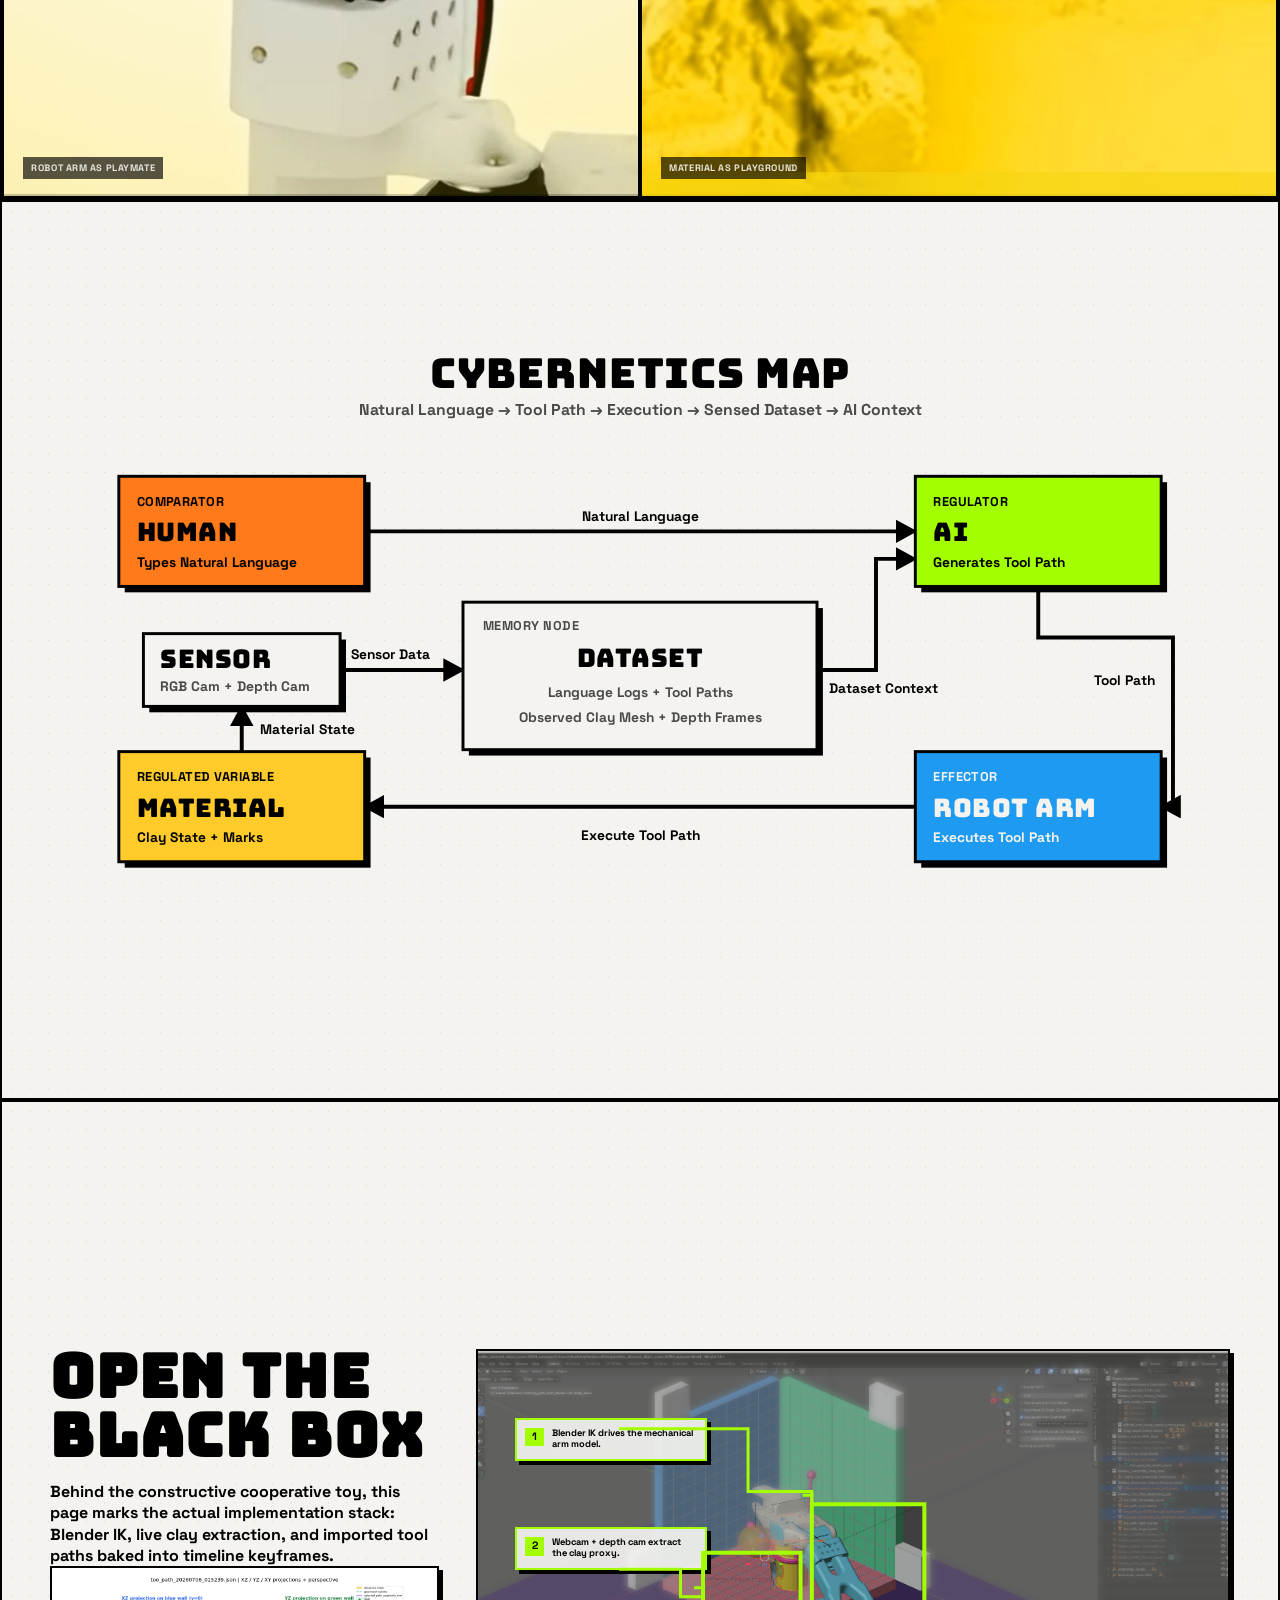
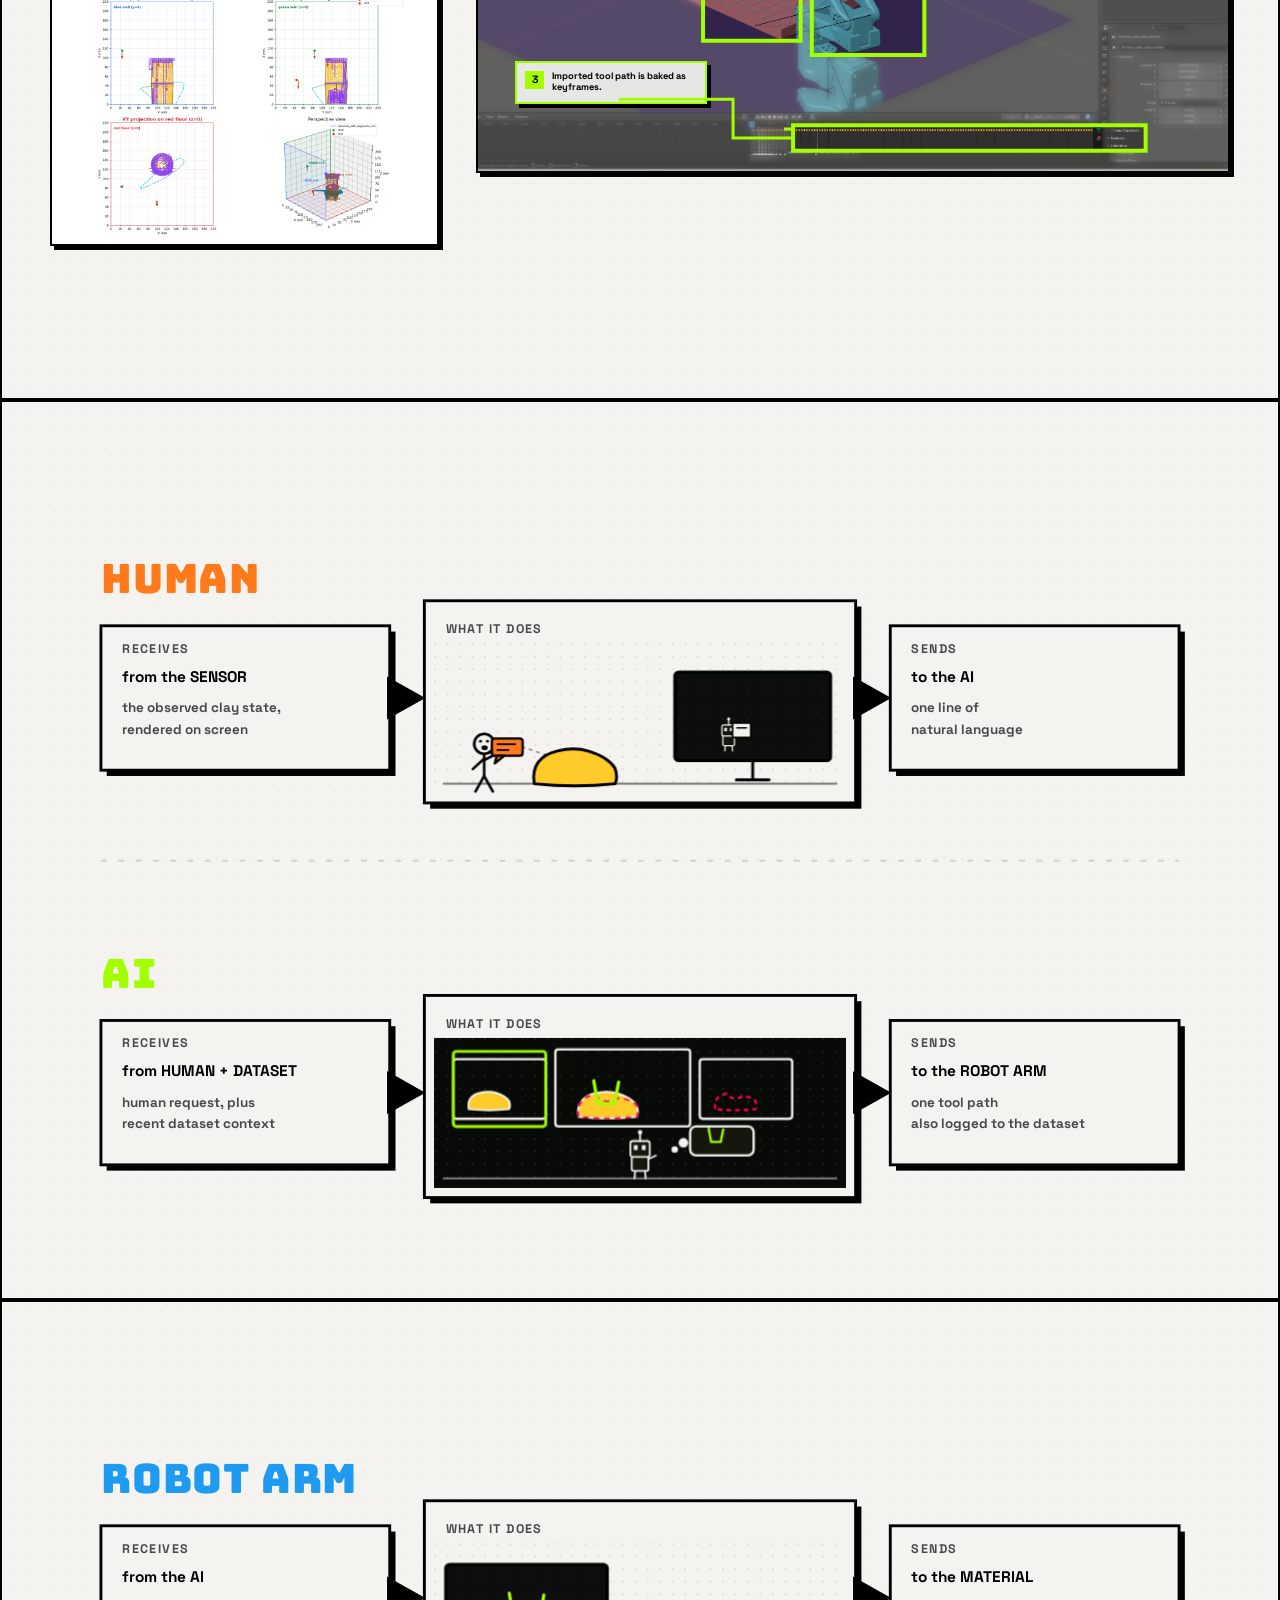
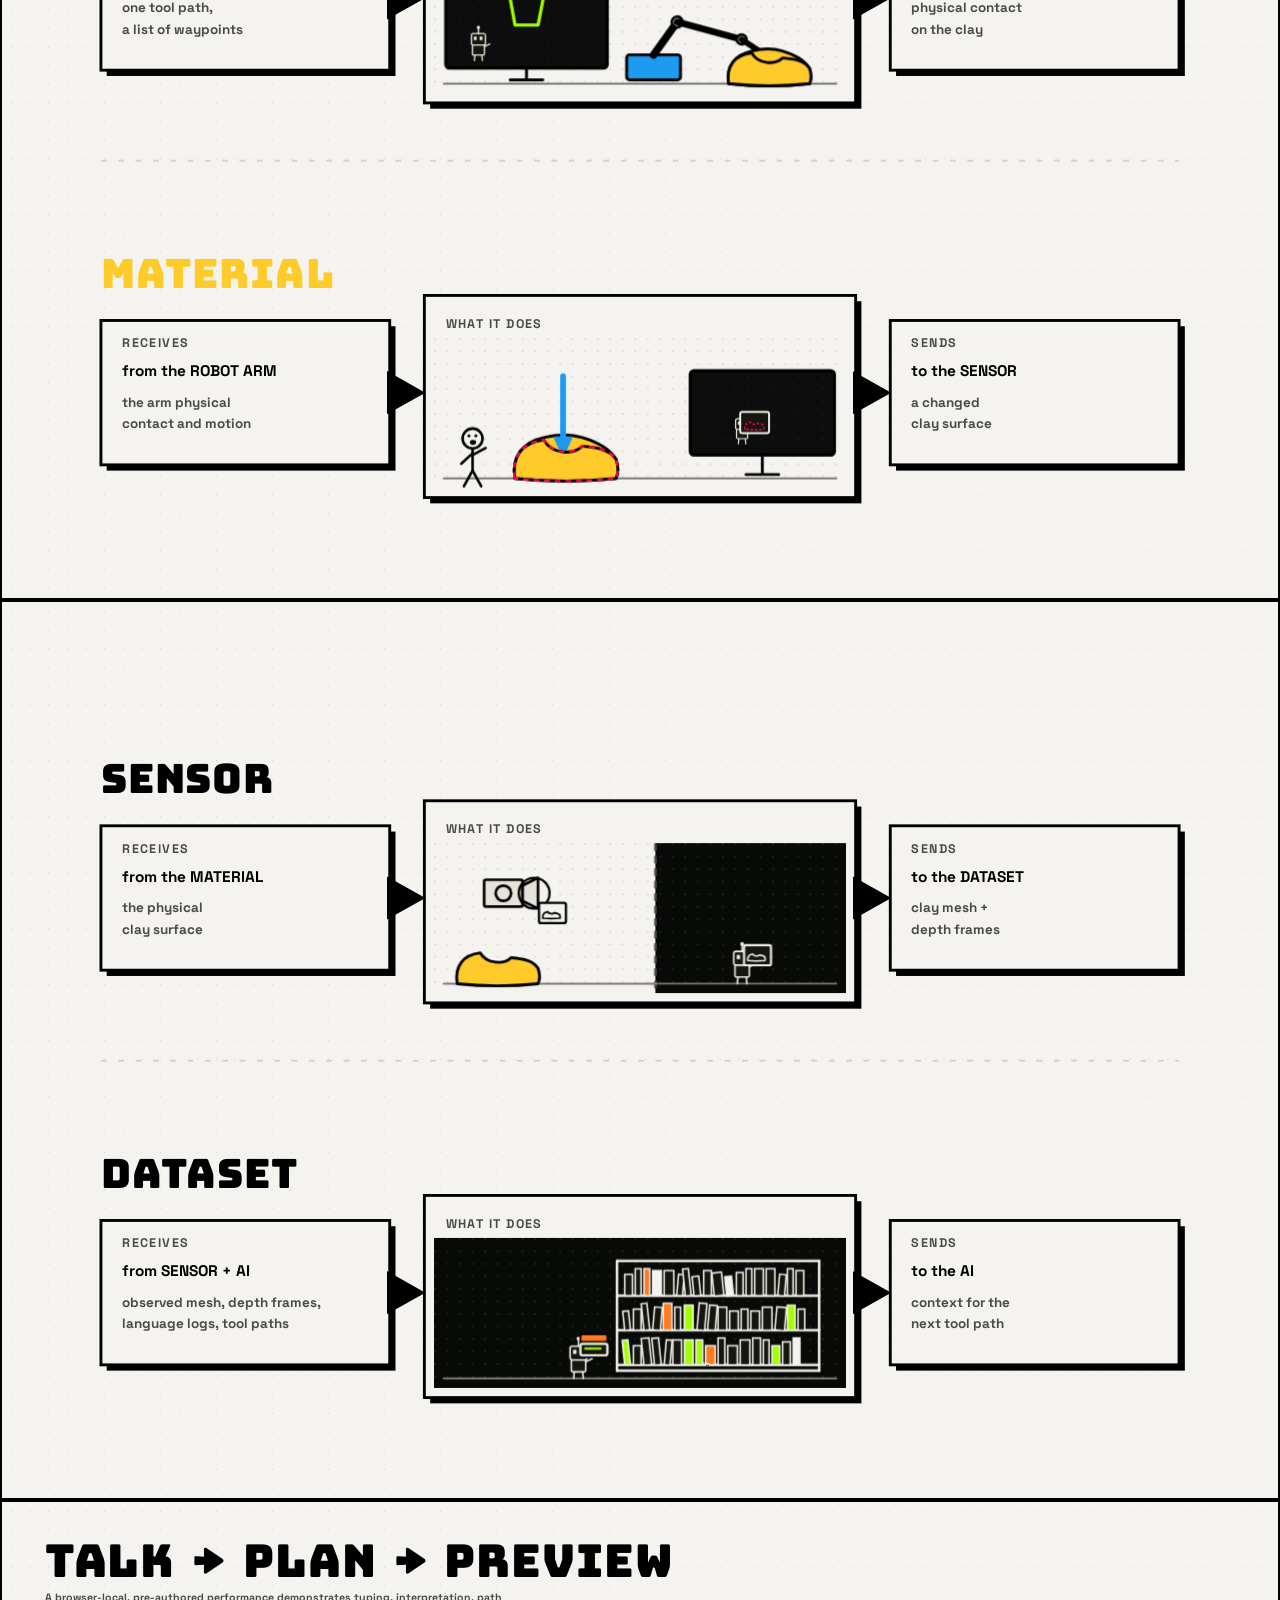
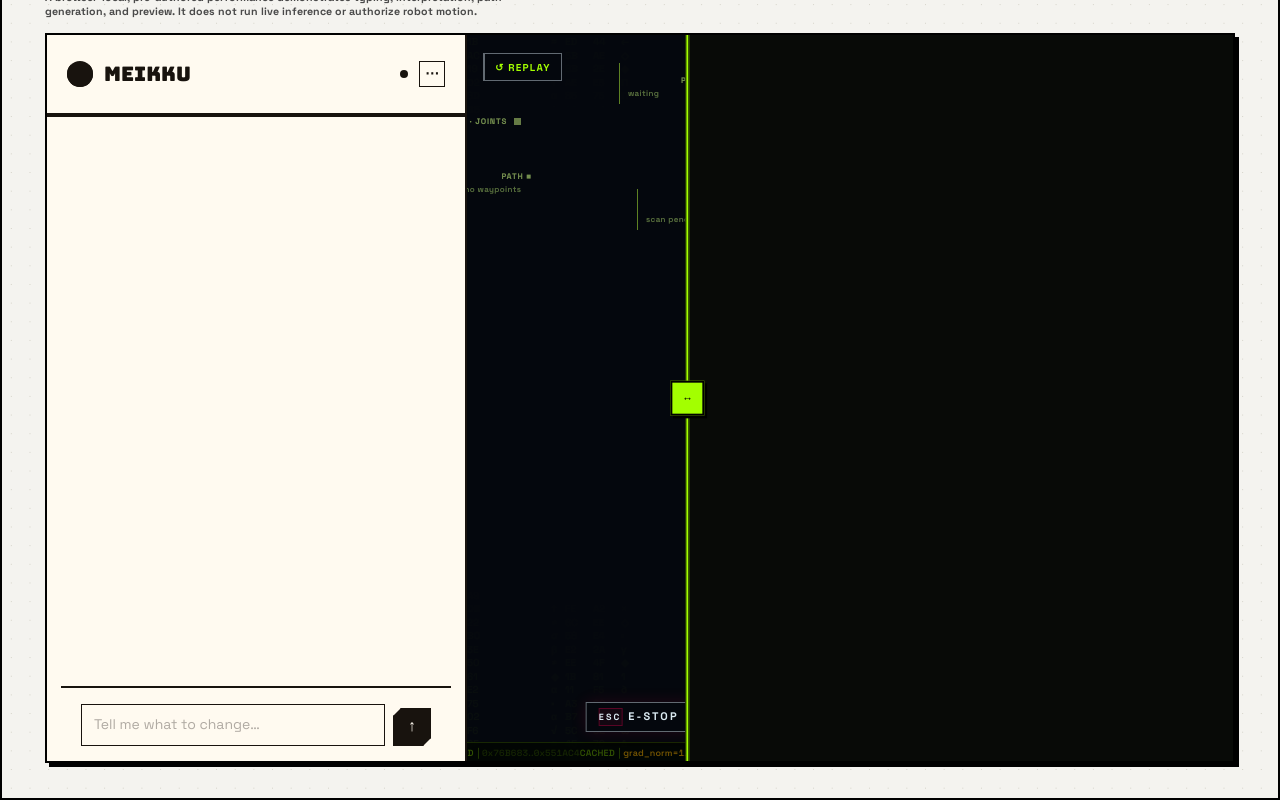
==== commit f2299f8a: "Remove comparison instruction overlay" ====
--- a/meikku_storyboard_cybernetics_outline_animated.html
+++ b/meikku_storyboard_cybernetics_outline_animated.html
@@ -846,24 +846,6 @@
       outline-offset: 4px;
     }
 
-    .scada-compare-hint {
-      position: absolute;
-      left: 50%;
-      bottom: 16px;
-      z-index: 4;
-      margin: 0;
-      padding: 8px 12px;
-      background: var(--meikku-ink);
-      color: var(--meikku-paper);
-      font-size: var(--text-small);
-      font-weight: 900;
-      letter-spacing: 0.08em;
-      line-height: 1;
-      text-transform: uppercase;
-      transform: translateX(-50%);
-      pointer-events: none;
-    }
-
     body.solo-frame .scada-review-board.active-solo { display: grid; }
 
     @media (max-width: 760px) {
@@ -941,7 +923,6 @@
       }
       .scada-review-frame { min-height: 620px; }
       .scada-compare-grip { width: 44px; height: 44px; }
-      .scada-compare-hint { display: none; }
       .statement-panel {
         width: 84vw;
         padding: 24px;
@@ -1177,7 +1158,6 @@
   .scada-compare-handle::before { width: 4rem; border-left-width: 2rem; border-right-width: 2rem; }
   .scada-compare-grip { width: 52rem; height: 52rem; border-width: 3rem; box-shadow: 4rem 4rem 0 var(--meikku-ink); }
   .scada-compare-handle:focus-visible .scada-compare-grip { outline-width: 4rem; outline-offset: 4rem; }
-  .scada-compare-hint { bottom: 16rem; padding: 8rem 12rem; }
   #cybMiniDock { top: 88rem; }
   #cybMiniHUD { left: 40rem; width: 176rem; border-width: 1rem; transform: translateY(-8rem); }
 }
@@ -1814,7 +1794,6 @@
         <button class="scada-compare-handle" type="button" role="slider" aria-label="Change the visible ratio between the scripted UI and concept-film GIF" aria-valuemin="8" aria-valuemax="92" aria-valuenow="54" aria-valuetext="54 percent scripted UI, 46 percent concept film">
           <span class="scada-compare-grip" aria-hidden="true">↔</span>
         </button>
-        <p class="scada-compare-hint">Drag to compare · arrow keys adjust</p>
       </figure>
     </section>
   </main>
